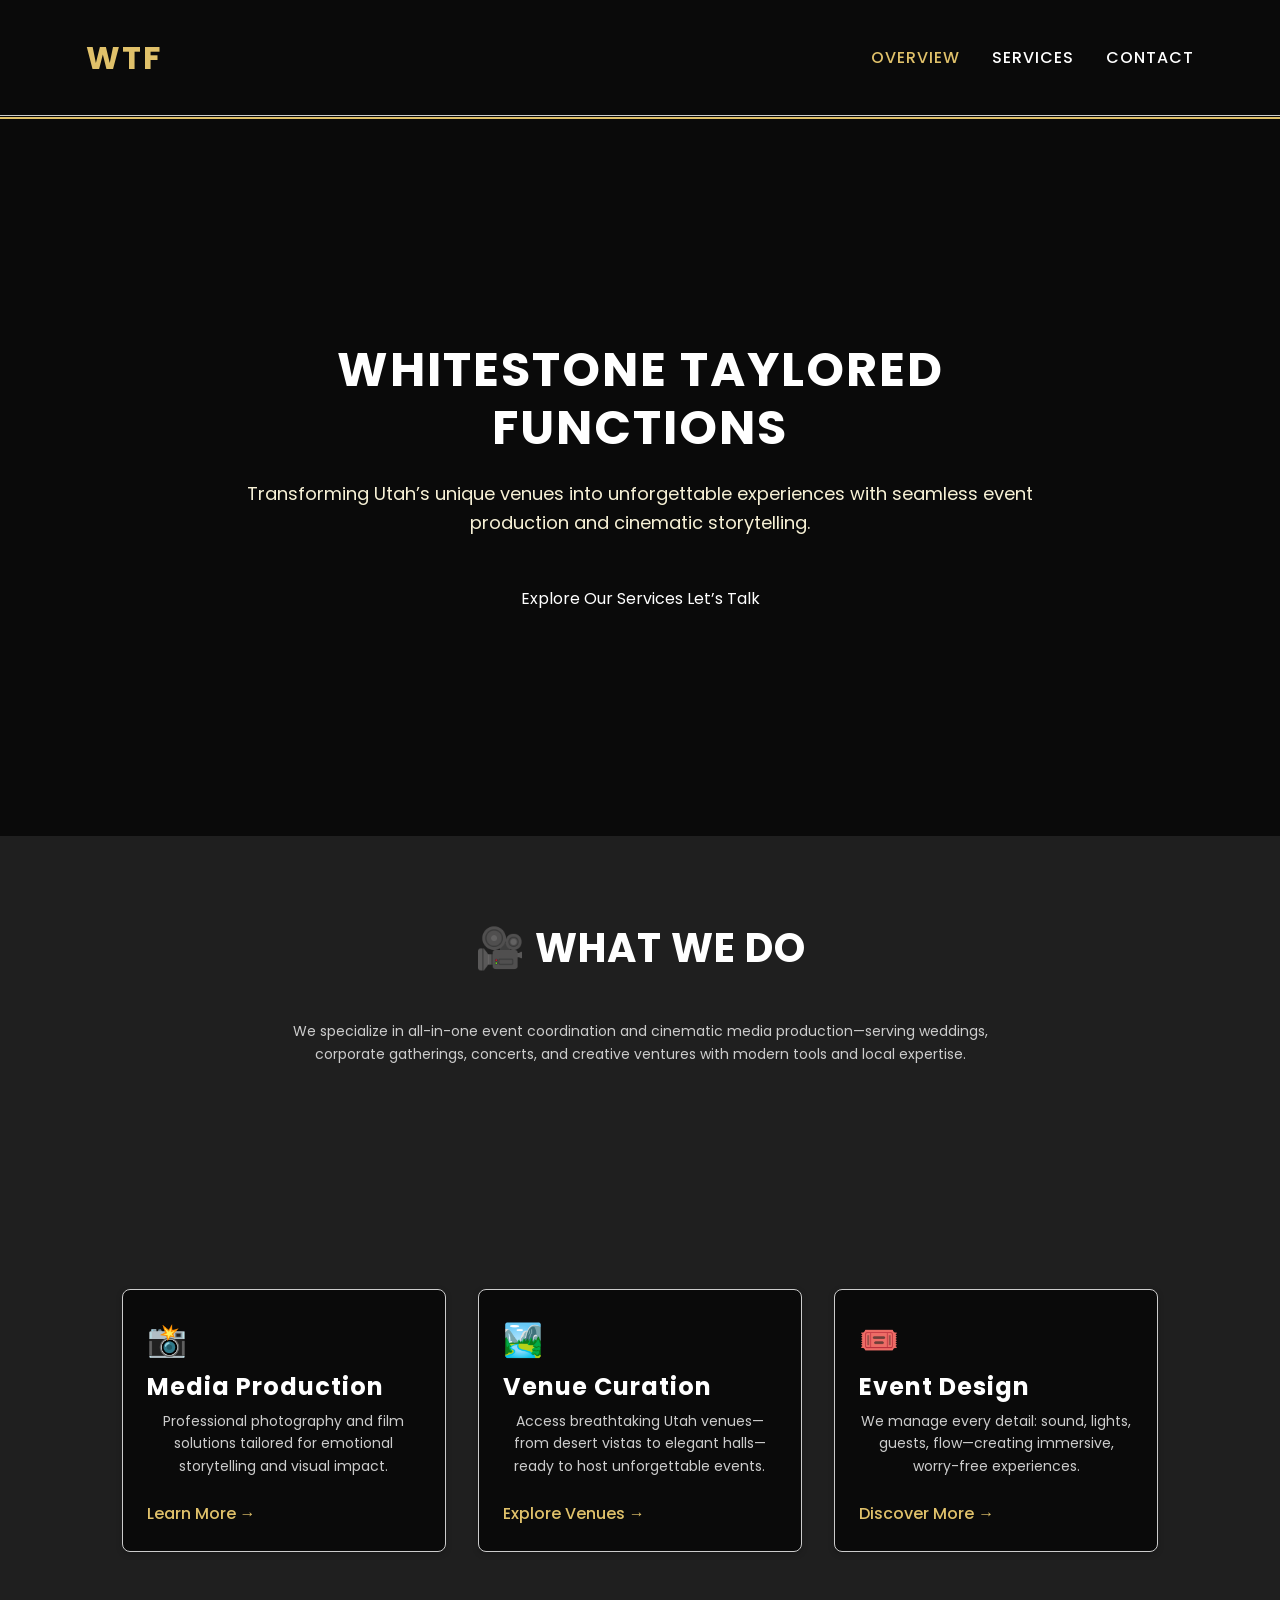
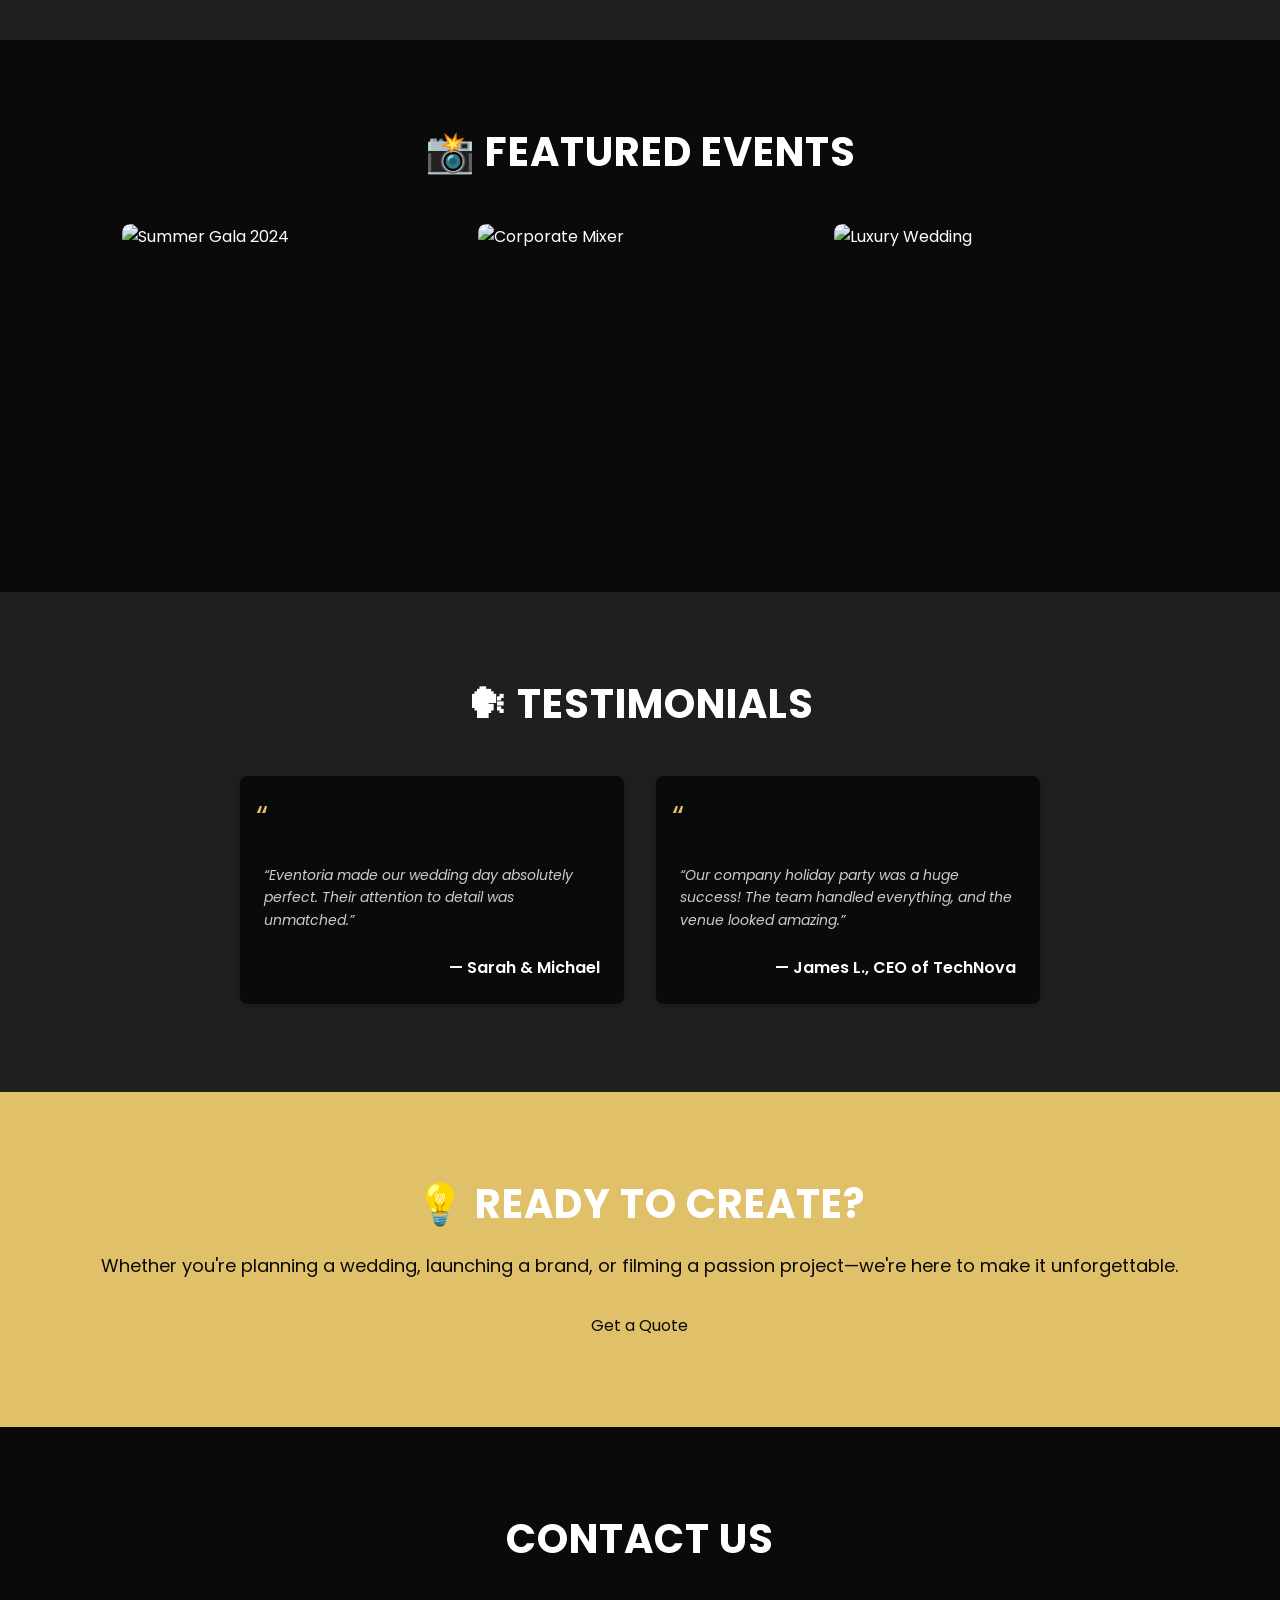
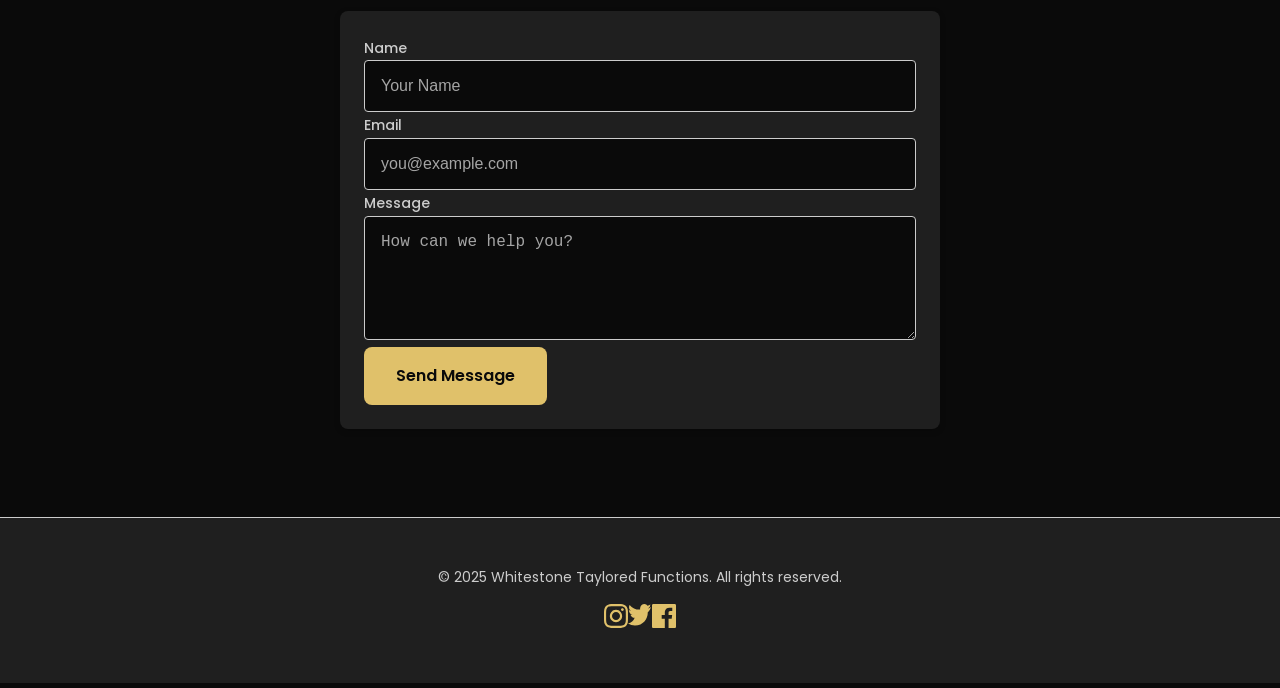
==== index.html @ c2fc33ac "Update index.html" ====
<!DOCTYPE html>
<html lang="en">
<head>
  <meta charset="UTF-8" />
  <meta name="viewport" content="width=device-width, initial-scale=1.0" />
  <title>Whitestone Taylored Functions</title>
  <!-- Google Fonts: Poppins -->
  <link href="https://fonts.googleapis.com/css2?family=Poppins:wght@300;500;700&display=swap" rel="stylesheet" />
  <link rel="stylesheet" href="css/styles.css" />
  <link rel="icon" href="favicon.ico" type="image/x-icon" />
</head>

<body>
  <!-- =========================
       Navbar
       ========================= -->
  <header class="navbar">
    <div class="container flex-between">
      <!-- Logo -->
      <a href="/index.html" class="logo">WTF</a>

      <!-- Desktop Navigation -->
      <nav>
        <a href="/pages/overview.html" class="active">Overview</a>
        <a href="/pages/services.html">Services</a>
        <a href="/pages/contact.html">Contact</a>
      </nav>

      <!-- Mobile Toggle (JS required to toggle .mobile-nav) -->
      <button class="menu-toggle" aria-label="Toggle navigation">
        <!-- Simple Hamburger Icon -->
        <svg width="24" height="24" fill="none" stroke="currentColor" stroke-width="2"
             viewBox="0 0 24 24" stroke-linecap="round" stroke-linejoin="round">
          <path d="M4 6h16M4 12h16M4 18h16" />
        </svg>
      </button>
    </div>

    <!-- Mobile Navigation Menu (hidden by default) -->
    <div class="mobile-nav">
      <a href="/pages/overview.html">Overview</a>
      <a href="/pages/services.html">Services</a>
      <a href="/pages/contact.html">Contact</a>
    </div>
  </header>

  <!-- =========================
       Hero Section
       ========================= -->
  <section class="hero">
    <div class="hero-content">
      <h1>Whitestone Taylored Functions</h1>
      <p>Transforming Utah’s unique venues into unforgettable experiences with seamless event production and cinematic storytelling.</p>
      <a href="#services" class="btn btn-primary">Explore Our Services</a>
      <a href="#contact" class="btn btn-secondary">Let’s Talk</a>
    </div>
  </section>

  <!-- =========================
       What We Do (Intro)
       ========================= -->
  <section id="what-we-do" class="services">
    <div class="container">
      <h2>🎥 What We Do</h2>
      <p>We specialize in all-in-one event coordination and cinematic media production—serving weddings, corporate gatherings, concerts, and creative ventures with modern tools and local expertise.</p>
    </div>
  </section>

  <!-- =========================
       Services Grid
       ========================= -->
  <section id="services" class="services">
    <div class="container">
      <div class="card-grid">
        <div class="card">
          <div class="icon">📸</div>
          <h3>Media Production</h3>
          <p>Professional photography and film solutions tailored for emotional storytelling and visual impact.</p>
          <a href="pages/media-production.html" class="primary-link">Learn More →</a>
        </div>
        <div class="card">
          <div class="icon">🏞️</div>
          <h3>Venue Curation</h3>
          <p>Access breathtaking Utah venues—from desert vistas to elegant halls—ready to host unforgettable events.</p>
          <a href="pages/venue-curation.html" class="primary-link">Explore Venues →</a>
        </div>
        <div class="card">
          <div class="icon">🎟️</div>
          <h3>Event Design</h3>
          <p>We manage every detail: sound, lights, guests, flow—creating immersive, worry-free experiences.</p>
          <a href="pages/event-design.html" class="primary-link">Discover More →</a>
        </div>
      </div>
    </div>
  </section>

  <!-- =========================
       Gallery Section
       ========================= -->
  <section class="gallery">
    <div class="container">
      <h2>📸 Featured Events</h2>
      <div class="grid">
        <div class="item">
          <img src="/images/event1.jpg" alt="Summer Gala 2024" />
          <div class="overlay">Summer Gala 2024</div>
        </div>
        <div class="item">
          <img src="/images/event2.jpg" alt="Corporate Mixer" />
          <div class="overlay">Corporate Mixer</div>
        </div>
        <div class="item">
          <img src="/images/event3.jpg" alt="Luxury Wedding" />
          <div class="overlay">Luxury Wedding</div>
        </div>
        <!-- Add more .item blocks as needed -->
      </div>
    </div>
  </section>

  <!-- =========================
       Testimonials Section
       ========================= -->
  <section class="testimonials">
    <div class="container">
      <h2>🗣 Testimonials</h2>
      <div class="grid">
        <div class="testimonial-card">
          <div class="quote-icon">“</div>
          <p>“Eventoria made our wedding day absolutely perfect. Their attention to detail was unmatched.”</p>
          <div class="author">— Sarah &amp; Michael</div>
        </div>
        <div class="testimonial-card">
          <div class="quote-icon">“</div>
          <p>“Our company holiday party was a huge success! The team handled everything, and the venue looked amazing.”</p>
          <div class="author">— James L., CEO of TechNova</div>
        </div>
        <!-- Add more .testimonial-card as needed -->
      </div>
    </div>
  </section>

  <!-- =========================
       Call-to-Action Banner
       ========================= -->
  <section class="cta-banner bg-gradient-to-r from-indigo-600 to-purple-600 text-white py-16 px-6 text-center rounded-2xl shadow-lg">
  <div class="container max-w-3xl mx-auto">
    <h2 class="text-3xl md:text-4xl font-bold mb-4">💡 Ready to Create?</h2>
    <p class="text-lg md:text-xl mb-6">
      Whether you're planning a wedding, launching a brand, or filming a passion project—we're here to make it unforgettable.
    </p>
    <a href="#contact" class="inline-block bg-white text-indigo-700 font-semibold text-lg px-6 py-3 rounded-full shadow-md hover:bg-indigo-100 transition duration-300">
      Get a Quote
    </a>
  </div>
</section>


  <!-- =========================
       Contact Section
       ========================= -->
  <section id="contact" class="contact">
    <div class="container">
      <h2>Contact Us</h2>
      <div class="form-container">
        <form action="/send-inquiry" method="POST">
          <label for="name">Name</label>
          <input type="text" id="name" name="name" placeholder="Your Name" required />

          <label for="email">Email</label>
          <input type="email" id="email" name="email" placeholder="you@example.com" required />

          <label for="message">Message</label>
          <textarea id="message" name="message" rows="5" placeholder="How can we help you?" required></textarea>

          <button type="submit" class="btn btn-primary">Send Message</button>
        </form>
      </div>
    </div>
  </section>

  <!-- =========================
       Footer
       ========================= -->
  <footer class="footer">
    <div class="container">
      <p>&copy; 2025 Whitestone Taylored Functions. All rights reserved.</p>
      <div class="flex-center">
        <a href="https://www.instagram.com/tayloredfunctions/" aria-label="Instagram" target="_blank" rel="noopener noreferrer">
          <!-- Instagram SVG -->
          <svg width="24" height="24" viewBox="0 0 24 24" fill="currentColor" aria-hidden="true">
            <title>Instagram icon</title>
            <path d="M12 0C8.74 0 8.333.015 7.053.072 5.775.132 4.905.333 4.14.63c-.789.306-1.459.717-2.126 1.384S.935 3.35.63 4.14C.333 4.905.131 5.775.072 7.053.012 8.333 0 8.74 0 12s.015 3.667.072 4.947c.06 1.277.261 2.148.558 2.913.306.788.717 1.459 1.384 2.126.667.666 1.336 1.079 2.126 1.384.766.296 1.636.499 2.913.558C8.333 23.988 8.74 24 12 24s3.667-.015 4.947-.072c1.277-.06 2.148-.262 2.913-.558.788-.306 1.459-.718 2.126-1.384.666-.667 1.079-1.335 1.384-2.126.296-.765.499-1.636.558-2.913.06-1.28.072-1.687.072-4.947s-.015-3.667-.072-4.947c-.06-1.277-.262-2.149-.558-2.913-.306-.789-.718-1.459-1.384-2.126C21.319 1.347 20.651.935 19.86.63c-.765-.297-1.636-.499-2.913-.558C15.667.012 15.26 0 12 0zm0 2.16c3.203 0 3.585.016 4.85.071 1.17.055 1.805.249 2.227.415.562.217.96.477 1.382.896.419.42.679.819.896 1.381.164.422.36 1.057.413 2.227.057 1.266.07 1.646.07 4.85s-.015 3.585-.074 4.85c-.061 1.17-.256 1.805-.421 2.227-.224.562-.479.96-.899 1.382-.419.419-.824.679-1.38.896-.42.164-1.065.36-2.235.413-1.274.057-1.649.07-4.859.07-3.211 0-3.586-.015-4.859-.074-1.171-.061-1.816-.256-2.236-.421-.569-.224-.96-.479-1.379-.899-.421-.419-.69-.824-.9-1.38-.165-.42-.359-1.065-.42-2.235-.045-1.26-.061-1.649-.061-4.844 0-3.196.016-3.586.061-4.861.061-1.17.255-1.814.42-2.234.21-.57.479-.96.9-1.381.419-.419.81-.689 1.379-.898.42-.166 1.051-.361 2.221-.421 1.275-.045 1.65-.06 4.859-.06l.045.03zm0 3.678c-3.405 0-6.162 2.76-6.162 6.162 0 3.405 2.76 6.162 6.162 6.162 3.405 0 6.162-2.76 6.162-6.162 0-3.405-2.76-6.162-6.162-6.162zM12 16c-2.21 0-4-1.79-4-4s1.79-4 4-4 4 1.79 4 4-1.79 4-4 4zm7.846-10.405c0 .795-.646 1.44-1.44 1.44-.795 0-1.44-.646-1.44-1.44 0-.794.646-1.439 1.44-1.439.793-.001 1.44.645 1.44 1.439z"/>
          </svg>
        </a>

        <a href="https://x.com/johnson_ma3055" aria-label="X" target="_blank" rel="noopener noreferrer">
          <!-- X SVG -->
          <svg width="24" height="24" viewBox="0 0 24 24" fill="currentColor" aria-hidden="true">
            <title>X icon</title>
            <path d="M23 3a10.9 10.9 0 0 1-3.14 1.53A4.48 4.48 0 0 0 22.43.6a9.06 9.06 0 0 1-2.88 1.1A4.52 4.52 0 0 0 16.6 0c-2.5 0-4.52 2.03-4.52 4.54 0 .36.04.7.1 1.03A12.85 12.85 0 0 1 1.64.89a4.5 4.5 0 0 0-.61 2.28c0 1.57.8 2.95 2 3.77A4.51 4.51 0 0 1 .9 6.1v.06c0 2.2 1.55 4.04 3.6 4.46a4.5 4.5 0 0 1-2.04.08 4.53 4.53 0 0 0 4.23 3.13A9.06 9.06 0 0 1 0 19.54a12.77 12.77 0 0 0 6.92 2.02c8.3 0 12.85-6.88 12.85-12.84 0-.2 0-.39-.02-.58A9.22 9.22 0 0 0 23 3z"/>
          </svg>
        </a>

        <a href="https://www.facebook.com/profile.php?id=61575761515797" aria-label="Facebook" target="_blank" rel="noopener noreferrer">
          <!-- Facebook SVG -->
          <svg width="24" height="24" viewBox="0 0 24 24" fill="currentColor" aria-hidden="true">
            <title>Facebook icon</title>
            <path d="M22.675 0H1.325C.593 0 0 .593 0 1.326v21.348C0 23.407.593 24 1.325 24H12.82V14.708h-3.13v-3.62h3.13V8.413c0-3.1 1.894-4.788 4.659-4.788 1.325 0 2.463.099 2.794.143v3.24l-1.918.001c-1.504 0-1.795.715-1.795 1.763v2.31h3.588l-.467 3.62h-3.121V24h6.116C23.407 24 24 23.407 24 22.674V1.326C24 .593 23.407 0 22.675 0z"/>
          </svg>
        </a>
      </div>
    </div>
  </footer>

  <!-- =========================
       Mobile Menu Toggle Script
       ========================= -->
  <script>
    const toggle = document.querySelector('.menu-toggle');
    const nav = document.querySelector('.navbar nav');
    const mobileNav = document.querySelector('.mobile-nav');

    toggle.addEventListener('click', () => {
      mobileNav.classList.toggle('open');
    });
  </script>
</body>
</html>
---- css/styles.css ----
/* ===================================================
   Luxe Gold & Black Event-Host Theme — Refined v3
   =================================================== */

/* 1. Theme Variables */
:root {
  /* Core Colors */
  --color-black:        #0a0a0a;   /* Deep matte black */
  --color-white:        #ffffff;   /* Crisp white */
  --color-gray-dark:    #1f1f1f;   /* Dark accents / backgrounds */
  --color-gray-light:   #cccccc;   /* Light gray for readability on black */
  --color-gold:         #E0C16A;   /* Rich, warm luxury gold */
  --color-gold-dark:    #C7AD58;   /* Darker gold for hover states */
  --color-accent-light: #F7F1D6;   /* Very pale gold for text highlights */

  /* Typography */
  --font-primary:       'Poppins', sans-serif;
  --font-base:          1rem;       /* 16px */
  --font-scale-sm:      0.875rem;   /* 14px */
  --font-scale-lg:      1.125rem;   /* 18px */
  --font-scale-xl:      1.5rem;     /* 24px */
  --font-scale-2xl:     2rem;       /* 32px */
  --font-scale-3xl:     2.5rem;     /* 40px */
  --font-scale-4xl:     3rem;       /* 48px */

  /* Spacing */
  --space-xxs:          0.25rem;    /* 4px */
  --space-xs:           0.5rem;     /* 8px */
  --space-sm:           1rem;       /* 16px */
  --space-md:           1.5rem;     /* 24px */
  --space-lg:           2rem;       /* 32px */
  --space-xl:           3rem;       /* 48px */
  --space-2xl:          4rem;       /* 64px */

  /* Border Radius */
  --radius-sm:          0.25rem;    /* 4px */
  --radius-md:          0.5rem;     /* 8px */
  --radius-lg:          1rem;       /* 16px */

  /* Shadows */
  --shadow-light:       0 2px 6px rgba(0, 0, 0, 0.2);
  --shadow-medium:      0 4px 12px rgba(0, 0, 0, 0.3);
  --shadow-heavy:       0 8px 24px rgba(0, 0, 0, 0.5);
}

/* 2. Global Reset & Base Styles */
*,
*::before,
*::after {
  box-sizing: border-box;
  margin: 0;
  padding: 0;
}

html {
  font-size: 100%;
  scroll-behavior: smooth;
}

body {
  font-family: var(--font-primary);
  font-size: var(--font-base);
  line-height: 1.6;
  color: var(--color-white);
  background-color: var(--color-black);
  min-height: 100vh;
  display: flex;
  flex-direction: column;
}

img {
  max-width: 100%;
  display: block;
  border-radius: var(--radius-md);
}

a {
  text-decoration: none;
  color: inherit;
}

ul, ol {
  list-style: none;
}

button {
  cursor: pointer;
  border: none;
  background: none;
  font: inherit;
}

/* Screen-reader only helper */
.sr-only {
  position: absolute;
  width: 1px;
  height: 1px;
  padding: 0;
  margin: -1px;
  overflow: hidden;
  clip: rect(0, 0, 0, 0);
  border: 0;
}

/* 3. Typography */
h1, h2, h3, h4, h5, h6 {
  color: var(--color-white);
  letter-spacing: 0.5px;
  line-height: 1.2;
  margin-bottom: var(--space-sm);
}

h1 {
  font-size: 2rem; /* 32px on mobile */
  text-transform: uppercase;
  letter-spacing: 2px;
}
h2 {
  font-size: 1.75rem; /* 28px */
  text-transform: uppercase;
  letter-spacing: 1px;
}
h3 {
  font-size: 1.5rem; /* 24px */
}
p {
  font-size: var(--font-base);
  color: var(--color-gray-light);
  margin-bottom: var(--space-md);
}

/* Responsive Typography Scaling */
@media (min-width: 640px) {
  h1 { font-size: var(--font-scale-4xl); } /* 48px */
  h2 { font-size: var(--font-scale-3xl); } /* 40px */
  h3 { font-size: var(--font-scale-2xl); } /* 32px */
  p  { font-size: var(--font-scale-sm); }   /* 14px */
}

/* Link Styles */
a.primary-link {
  color: var(--color-gold);
  position: relative;
  font-weight: 600;
  transition: color 0.2s;
}
a.primary-link::after {
  content: '';
  position: absolute;
  bottom: -2px;
  left: 0;
  width: 100%;
  height: 2px;
  background: var(--color-gold);
  transform: scaleX(0);
  transform-origin: left;
  transition: transform 0.2s;
}
a.primary-link:hover {
  color: var(--color-gold-dark);
}
a.primary-link:hover::after {
  transform: scaleX(1);
}

/* 4. Layout Utilities */
.container {
  width: 90%;
  max-width: 1200px;
  margin-inline: auto;
  padding: var(--space-md) 0;
}

.flex-center {
  display: flex;
  align-items: center;
  justify-content: center;
}

.flex-between {
  display: flex;
  align-items: center;
  justify-content: space-between;
}

.grid {
  display: grid;
  gap: var(--space-lg);
}

.grid-cols-1 { grid-template-columns: 1fr; }
@media (min-width: 640px) {
  .grid-cols-2 { grid-template-columns: repeat(2, 1fr); }
}
@media (min-width: 1024px) {
  .grid-cols-3 { grid-template-columns: repeat(3, 1fr); }
}

/* 5. Navbar */
.navbar {
  width: 100%;
  background: var(--color-black);
  position: sticky;
  top: 0;
  z-index: 100;
  border-bottom: 1px solid var(--color-gray-light);
  padding: var(--space-xs) var(--space-md);
}

.navbar .container {
  display: flex;
  align-items: center;
  justify-content: space-between;
}

.navbar .logo {
  font-size: 2rem;        /* 32px */
  font-weight: 700;
  color: var(--color-gold);
  letter-spacing: 2px;
  transition: color 0.2s;
}
.navbar .logo:hover {
  color: var(--color-gold-dark);
}

/* Hide nav on mobile, show toggle */
.navbar nav {
  display: none;
}

.navbar .menu-toggle {
  display: block;
  background: none;
  border: none;
  color: var(--color-gold);
  font-size: 1.75rem; /* 28px */
  cursor: pointer;
}

@media (min-width: 768px) {
  .navbar nav {
    display: flex;
    gap: var(--space-lg);
  }
  .navbar .menu-toggle {
    display: none;
  }
  .navbar nav a {
    color: var(--color-white);
    font-weight: 500;
    padding: var(--space-xxs) 0;
    transition: color 0.2s;
    text-transform: uppercase;
    letter-spacing: 1px;
  }
  .navbar nav a:hover {
    color: var(--color-gold);
  }
  .navbar nav a.active {
    color: var(--color-gold);
  }
  .navbar nav a.active::after {
    content: '';
    position: absolute;
    bottom: -4px;
    left: 0;
    width: 100%;
    height: 2px;
    background: var(--color-gold);
  }
}

/* Mobile Menu (hidden by default) */
.mobile-nav {
  display: none;
  background: var(--color-gray-dark);
}
.mobile-nav.open {
  display: block;
}
.mobile-nav a {
  display: block;
  padding: var(--space-sm) var(--space-md);
  color: var(--color-white);
  font-weight: 500;
  border-bottom: 1px solid var(--color-gray-light);
  text-transform: uppercase;
  letter-spacing: 1px;
}
.mobile-nav a:hover {
  background: var(--color-gray-light);
  color: var(--color-black);
}

/* 6. Hero Section */
.hero {
  position: relative;
  width: 100%;
  min-height: 80vh;
  display: flex;
  flex-direction: column;
  justify-content: center;
  align-items: center;
  text-align: center;
  padding: var(--space-2xl) var(--space-md);
  background: url('/images/hero-luxury.jpg') center/cover no-repeat;
  color: var(--color-white);
}
.hero::before {
  content: '';
  position: absolute;
  inset: 0;
  background: rgba(10, 10, 10, 0.6);
}
.hero-content {
  position: relative;
  z-index: 1;
  max-width: 800px;
}
.hero h1 {
  font-size: var(--font-scale-4xl);
  margin-bottom: var(--space-md);
}
.hero p {
  font-size: var(--font-scale-lg);
  margin-bottom: var(--space-xl);
  line-height: 1.6;
  color: var(--color-accent-light);
}
.hero .btn {
  margin-top: var(--space-md);
}

/* 7. Sections & Cards */

/* Services Section */
.services {
  background-color: var(--color-gray-dark);
  padding: var(--space-2xl) 0;
}
.services h2 {
  text-align: center;
  margin-bottom: var(--space-xl);
  color: var(--color-white);
  font-size: var(--font-scale-3xl);
  letter-spacing: 1px;
}
.services p {
  text-align: center;
  max-width: 700px;
  margin: 0 auto var(--space-xl);
  color: var(--color-gray-light);
}
.services .card-grid {
  display: grid;
  grid-template-columns: 1fr;
  gap: var(--space-lg);
  width: 90%;
  max-width: 1200px;
  margin: 0 auto;
}
@media (min-width: 640px) {
  .services .card-grid {
    grid-template-columns: repeat(2, 1fr);
  }
}
@media (min-width: 1024px) {
  .services .card-grid {
    grid-template-columns: repeat(3, 1fr);
  }
}

.services .card {
  background: var(--color-black);
  border: 1px solid var(--color-gray-light);
  border-radius: var(--radius-md);
  padding: var(--space-md);
  box-shadow: var(--shadow-light);
  transition: border-color 0.2s, box-shadow 0.2s;
}
.services .card:hover {
  border-color: var(--color-gold);
  box-shadow: var(--shadow-medium);
}
.services .card .icon {
  font-size: 2rem;
  color: var(--color-gold);
  margin-bottom: var(--space-xs);
}
.services .card h3 {
  font-size: 1.5rem;
  color: var(--color-white);
  margin-bottom: var(--space-xs);
  letter-spacing: 1px;
}
.services .card p {
  color: var(--color-gray-light);
  margin-bottom: var(--space-sm);
}
.services .card a {
  display: inline-block;
  margin-top: var(--space-xs);
  color: var(--color-gold);
  font-weight: 500;
  transition: color 0.2s;
}
.services .card a:hover {
  color: var(--color-gold-dark);
}

/* Gallery Section */
.gallery {
  background-color: var(--color-black);
  padding: var(--space-2xl) 0;
}
.gallery h2 {
  text-align: center;
  margin-bottom: var(--space-xl);
  color: var(--color-white);
  font-size: var(--font-scale-3xl);
  letter-spacing: 1px;
}
.gallery .grid {
  display: grid;
  grid-template-columns: 1fr;
  gap: var(--space-lg);
  width: 90%;
  max-width: 1200px;
  margin: 0 auto;
}
@media (min-width: 640px) {
  .gallery .grid {
    grid-template-columns: repeat(2, 1fr);
  }
}
@media (min-width: 1024px) {
  .gallery .grid {
    grid-template-columns: repeat(3, 1fr);
  }
}
.gallery .item {
  position: relative;
  overflow: hidden;
  border-radius: var(--radius-md);
  transition: transform 0.2s, box-shadow 0.2s;
}
.gallery .item img {
  display: block;
  width: 100%;
  height: 280px;
  object-fit: cover;
  transition: transform 0.2s;
}
.gallery .item:hover img {
  transform: scale(1.04);
}
.gallery .overlay {
  position: absolute;
  inset: 0;
  background: rgba(0, 0, 0, 0.75);
  color: var(--color-white);
  display: flex;
  align-items: center;
  justify-content: center;
  opacity: 0;
  transition: opacity 0.2s;
  font-size: var(--font-scale-lg);
  text-transform: uppercase;
  letter-spacing: 1px;
}
.gallery .item:hover .overlay {
  opacity: 1;
}

/* Testimonials Section */
.testimonials {
  background-color: var(--color-gray-dark);
  padding: var(--space-2xl) 0;
}
.testimonials h2 {
  text-align: center;
  margin-bottom: var(--space-xl);
  color: var(--color-white);
  font-size: var(--font-scale-3xl);
  letter-spacing: 1px;
}
.testimonials .grid {
  display: grid;
  grid-template-columns: 1fr;
  gap: var(--space-lg);
  max-width: 800px;
  margin: 0 auto;
}
@media (min-width: 768px) {
  .testimonials .grid {
    grid-template-columns: repeat(2, 1fr);
  }
}
.testimonial-card {
  background: var(--color-black);
  border-radius: var(--radius-md);
  padding: var(--space-md);
  box-shadow: var(--shadow-light);
  color: var(--color-gray-light);
  position: relative;
  transition: box-shadow 0.2s;
}
.testimonial-card:hover {
  box-shadow: var(--shadow-medium);
}
.testimonial-card .quote-icon {
  font-size: 2rem;
  color: var(--color-gold);
  position: absolute;
  top: var(--space-sm);
  left: var(--space-sm);
}
.testimonial-card p {
  margin-top: var(--space-2xl);
  font-style: italic;
  line-height: 1.6;
}
.testimonial-card .author {
  margin-top: var(--space-md);
  font-weight: 600;
  text-align: right;
  color: var(--color-white);
}

/* 8. Call-to-Action Banner */
.cta-banner {
  background: var(--color-gold);
  color: var(--color-black);
  padding: var(--space-2xl) var(--space-md);
  text-align: center;
}
.cta-banner h2 {
  font-size: var(--font-scale-3xl);
  margin-bottom: var(--space-md);
  text-transform: uppercase;
  letter-spacing: 1px;
}
.cta-banner p {
  margin-bottom: var(--space-lg);
  color: var(--color-black);
  font-size: var(--font-scale-lg);
}
.cta-banner .btn {
  margin-top: var(--space-sm);
}
.cta-banner .btn-primary {
  background: var(--color-black);
  color: var(--color-gold);
}
.cta-banner .btn-primary:hover {
  background: var(--color-gold-dark);
  color: var(--color-white);
}

/* 9. Contact Section */
.contact {
  background-color: var(--color-black);
  padding: var(--space-2xl) 0;
}
.contact h2 {
  text-align: center;
  margin-bottom: var(--space-xl);
  color: var(--color-white);
  font-size: var(--font-scale-3xl);
  letter-spacing: 1px;
}
.contact .form-container {
  max-width: 600px;
  margin: 0 auto;
  background: var(--color-gray-dark);
  padding: var(--space-md);
  border-radius: var(--radius-md);
  box-shadow: var(--shadow-light);
  display: flex;
  flex-direction: column;
  gap: var(--space-sm);
}
.contact label {
  color: var(--color-gray-light);
  font-size: var(--font-scale-sm);
  font-weight: 500;
}
.contact input,
.contact textarea {
  width: 100%;
  padding: var(--space-sm);
  background: var(--color-black);
  color: var(--color-white);
  border: 1px solid var(--color-gray-light);
  border-radius: var(--radius-sm);
  font-size: var(--font-base);
  transition: border-color 0.2s;
}
.contact input:focus,
.contact textarea:focus {
  outline: none;
  border-color: var(--color-gold);
}
.contact input::placeholder,
.contact textarea::placeholder {
  color: var(--color-gray-light);
  opacity: 0.8;
}
.contact button {
  align-self: flex-start;
  padding: var(--space-sm) var(--space-lg);
  background: var(--color-gold);
  color: var(--color-black);
  border-radius: var(--radius-md);
  font-weight: 600;
  transition: background 0.2s, transform 0.2s;
}
.contact button:hover {
  transform: translateY(-1px);
  background: var(--color-gold-dark);
  color: var(--color-white);
}

/* 10. Footer */
.footer {
  background: var(--color-gray-dark);
  color: var(--color-gray-light);
  text-align: center;
  padding: var(--space-md) 0;
  font-size: var(--font-scale-sm);
  border-top: 1px solid var(--color-gray-light);
}
.footer .container {
  display: flex;
  flex-direction: column;
  align-items: center;
  gap: var(--space-xs);
}
.footer p {
  margin-bottom: var(--space-xs);
}
.footer a {
  color: var(--color-gold);
  font-weight: 500;
  transition: color 0.2s;
}
.footer a:hover {
  color: var(--color-gold-dark);
}

/* 11. Accessibility & Focus States */
:focus-visible {
  outline: 2px dashed var(--color-gold);
  outline-offset: 4px;
}

/* 12. Dark Mode (Optional) */
.theme-dark body {
  background-color: var(--color-gray-dark);
  color: var(--color-gray-light);
}
.theme-dark .navbar {
  background: var(--color-gray-dark);
  border-bottom: 1px solid var(--color-black);
}
.theme-dark .navbar .logo,
.theme-dark .navbar nav a {
  color: var(--color-gold);
}
.theme-dark .navbar nav a:hover {
  color: var(--color-gold-dark);
}
.theme-dark .hero {
  background-color: var(--color-gray-dark);
}
.theme-dark .services {
  background-color: var(--color-black);
}
.theme-dark .services .card {
  background: var(--color-gray-dark);
  border-color: var(--color-black);
  box-shadow: 0 2px 6px rgba(0, 0, 0, 0.45);
}
.theme-dark .gallery {
  background-color: var(--color-gray-dark);
}
.theme-dark .testimonial-card {
  background: var(--color-black);
  box-shadow: 0 2px 6px rgba(0, 0, 0, 0.45);
}
.theme-dark .contact {
  background-color: var(--color-gray-dark);
}
.theme-dark .contact .form-container {
  background: var(--color-black);
  border: 1px solid var(--color-gray-light);
}
.theme-dark .footer {
  background: var(--color-black);
  border-top: 1px solid var(--color-gray-light);
}
.theme-dark .footer a {
  color: var(--color-gold);
}
.theme-dark .footer a:hover {
  color: var(--color-gold-dark);
}

/* End of Luxe Gold & Black Event-Host Theme (Refined v3) */
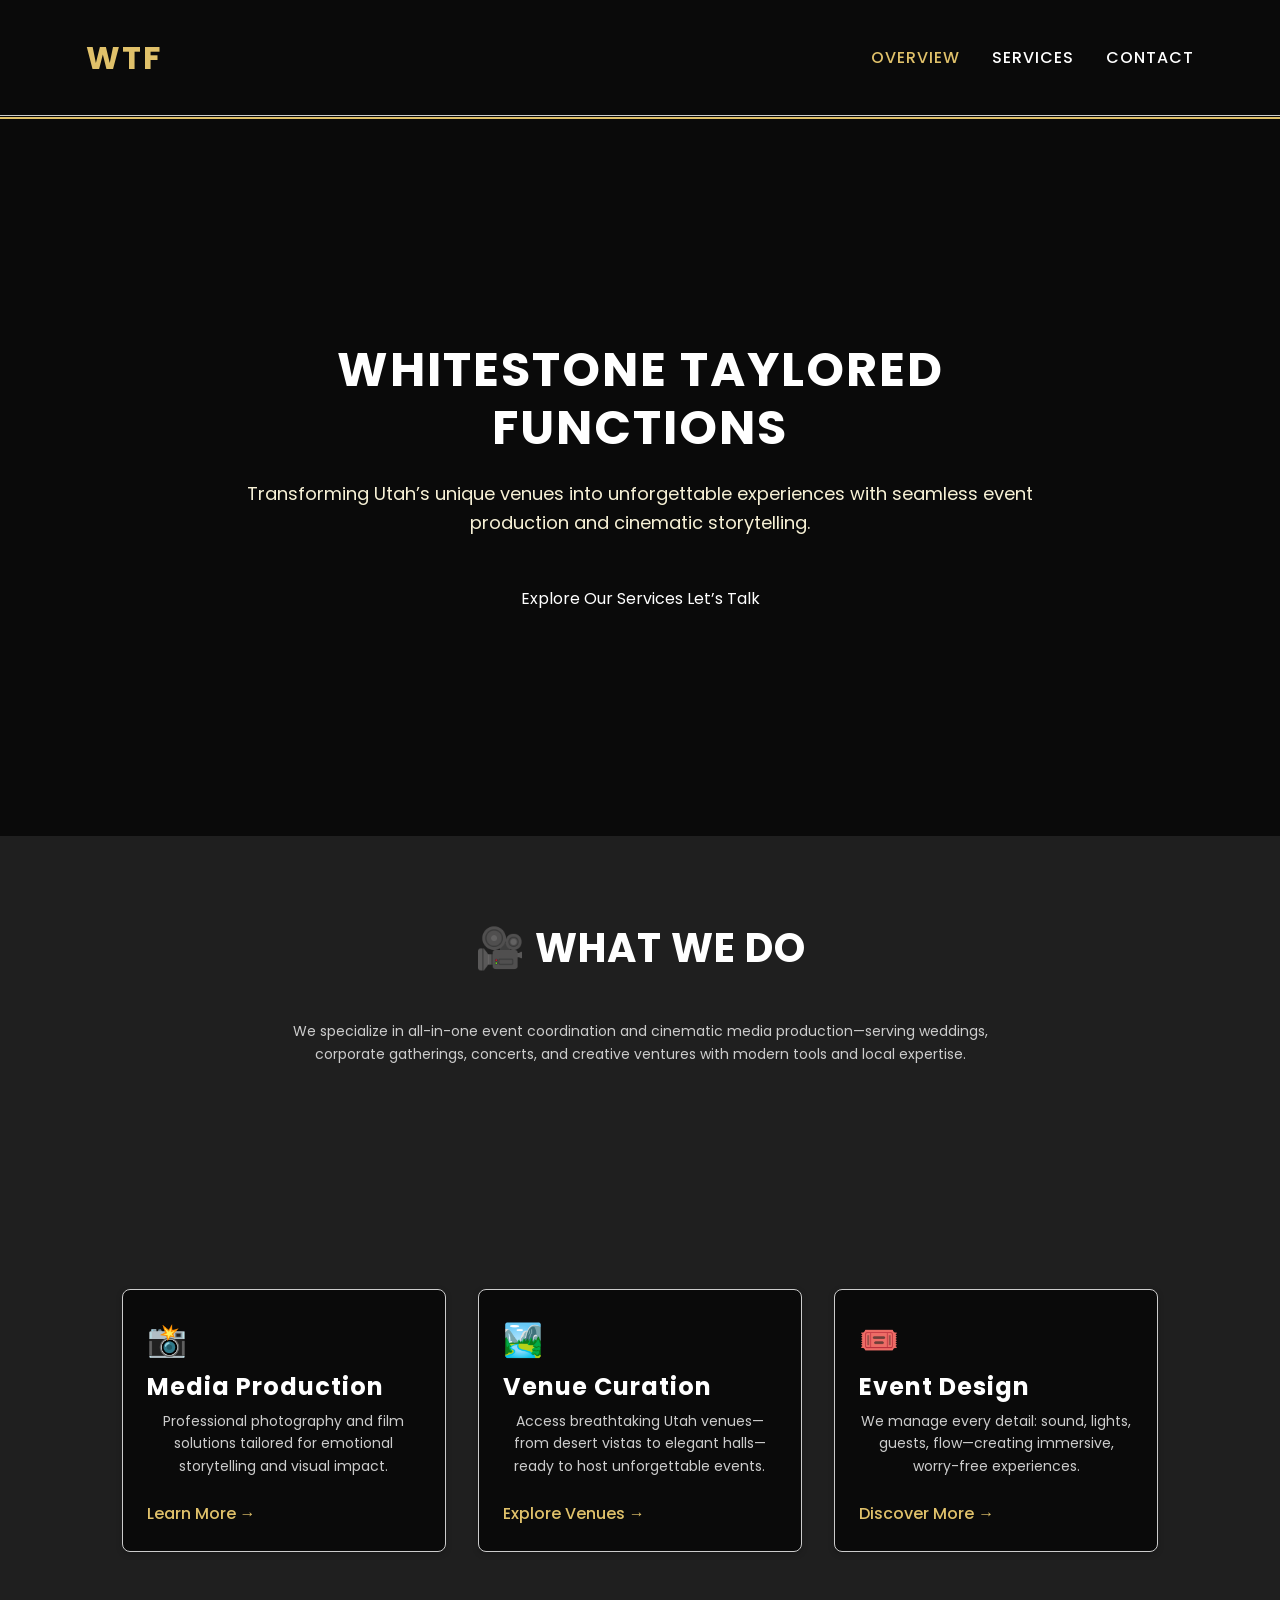
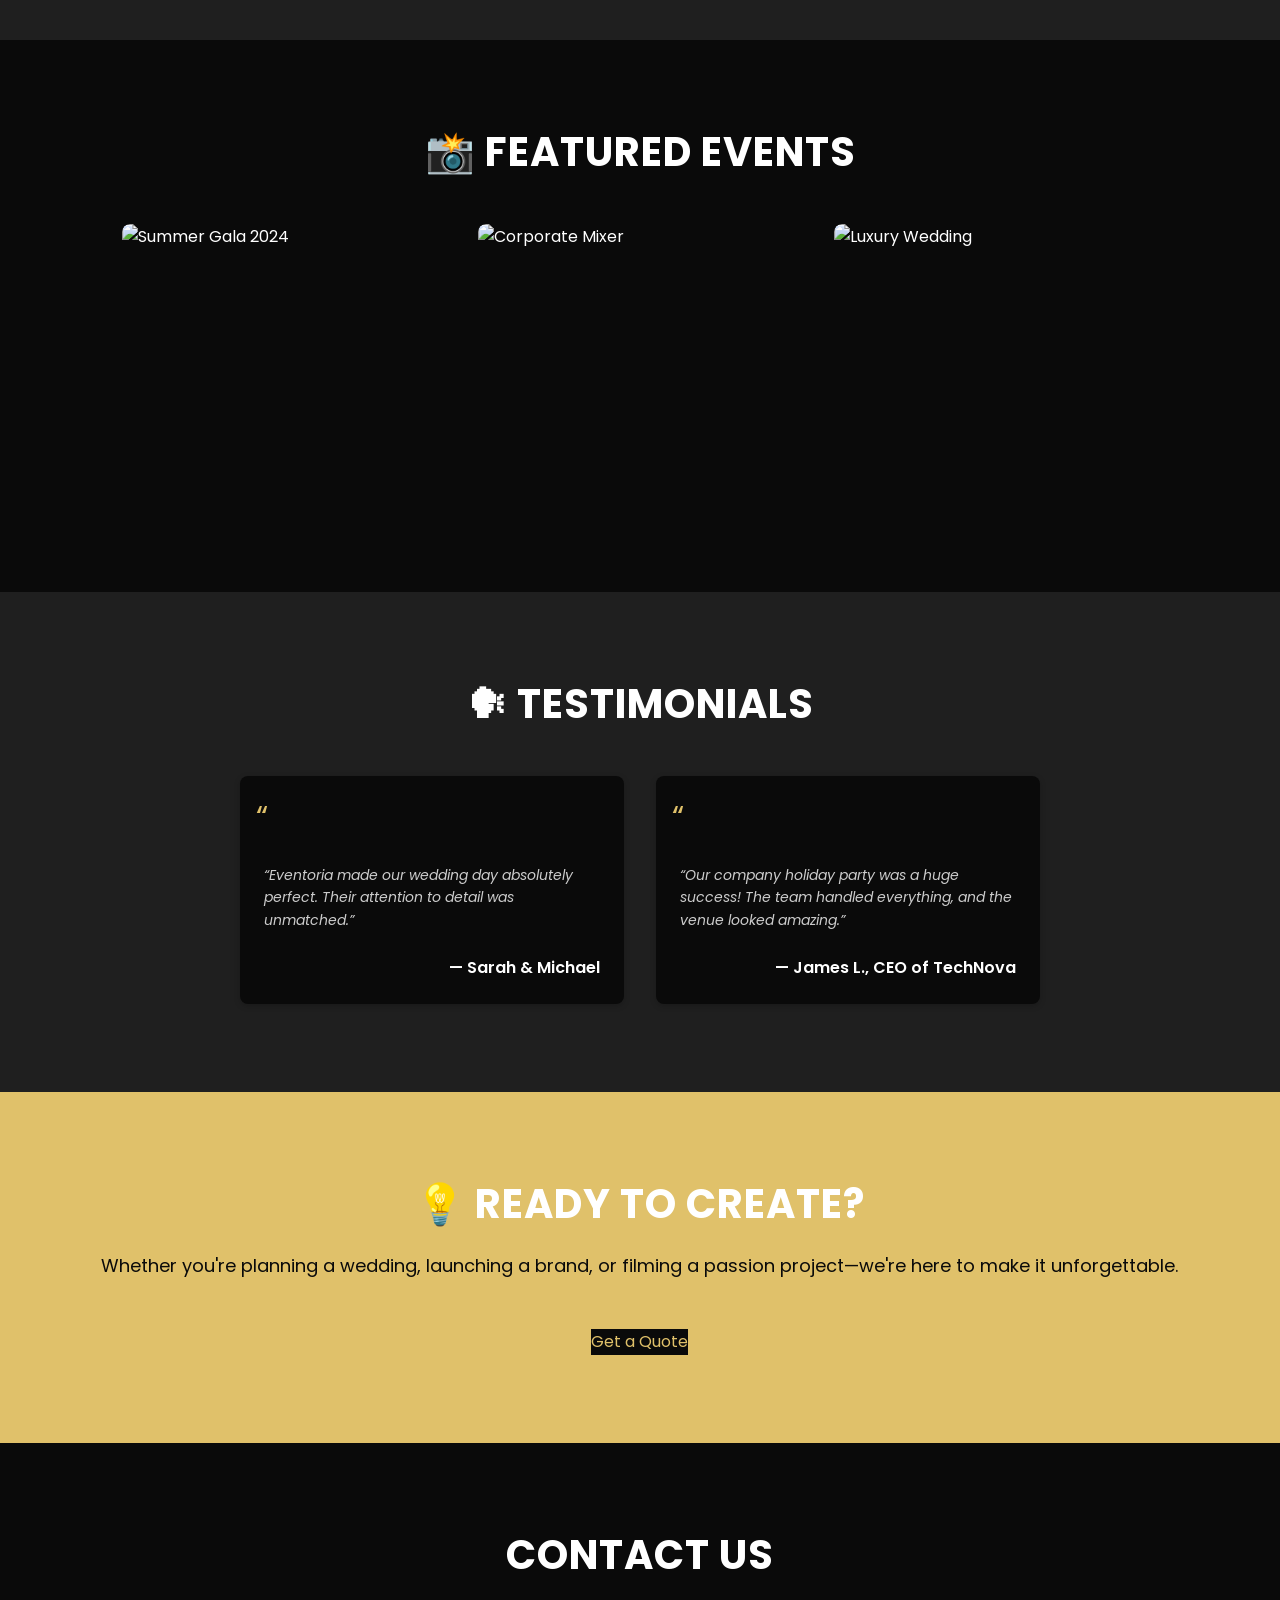
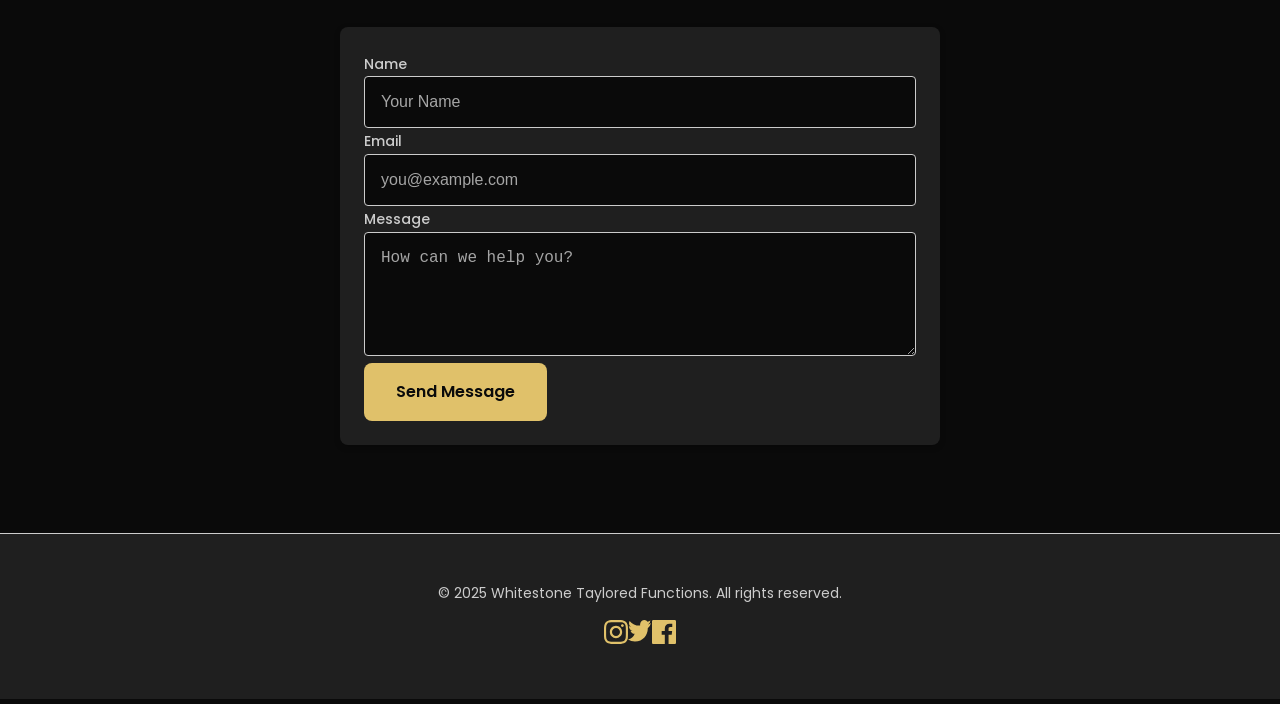
==== commit de88b3b7: "Update index.html" ====
--- a/index.html
+++ b/index.html
@@ -143,17 +143,14 @@
   <!-- =========================
        Call-to-Action Banner
        ========================= -->
-  <section class="cta-banner bg-gradient-to-r from-indigo-600 to-purple-600 text-white py-16 px-6 text-center rounded-2xl shadow-lg">
-  <div class="container max-w-3xl mx-auto">
-    <h2 class="text-3xl md:text-4xl font-bold mb-4">💡 Ready to Create?</h2>
-    <p class="text-lg md:text-xl mb-6">
-      Whether you're planning a wedding, launching a brand, or filming a passion project—we're here to make it unforgettable.
-    </p>
-    <a href="#contact" class="inline-block bg-white text-indigo-700 font-semibold text-lg px-6 py-3 rounded-full shadow-md hover:bg-indigo-100 transition duration-300">
-      Get a Quote
-    </a>
+<section class="cta-banner">
+  <div class="container">
+    <h2>💡 Ready to Create?</h2>
+    <p>Whether you're planning a wedding, launching a brand, or filming a passion project—we're here to make it unforgettable.</p>
+    <button class="btn btn-primary">Get a Quote</button>
   </div>
 </section>
+
 
 
   <!-- =========================
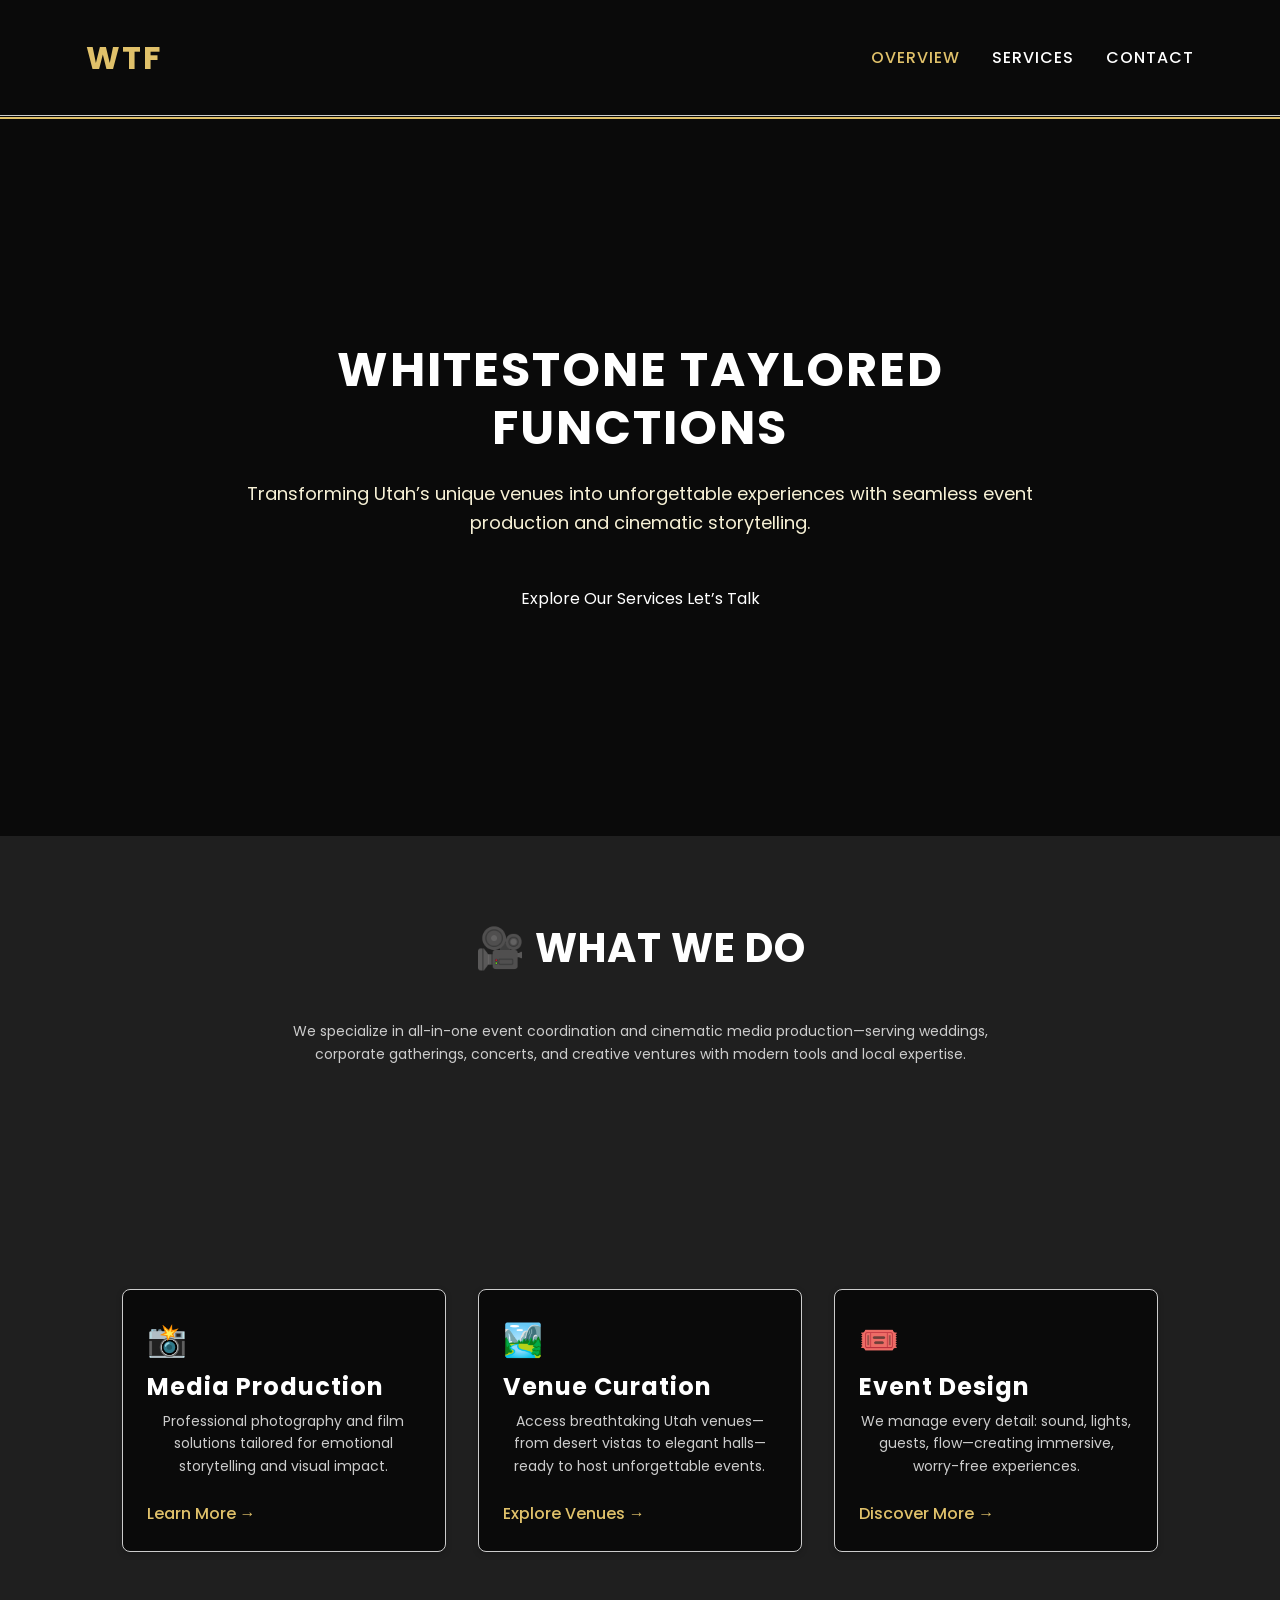
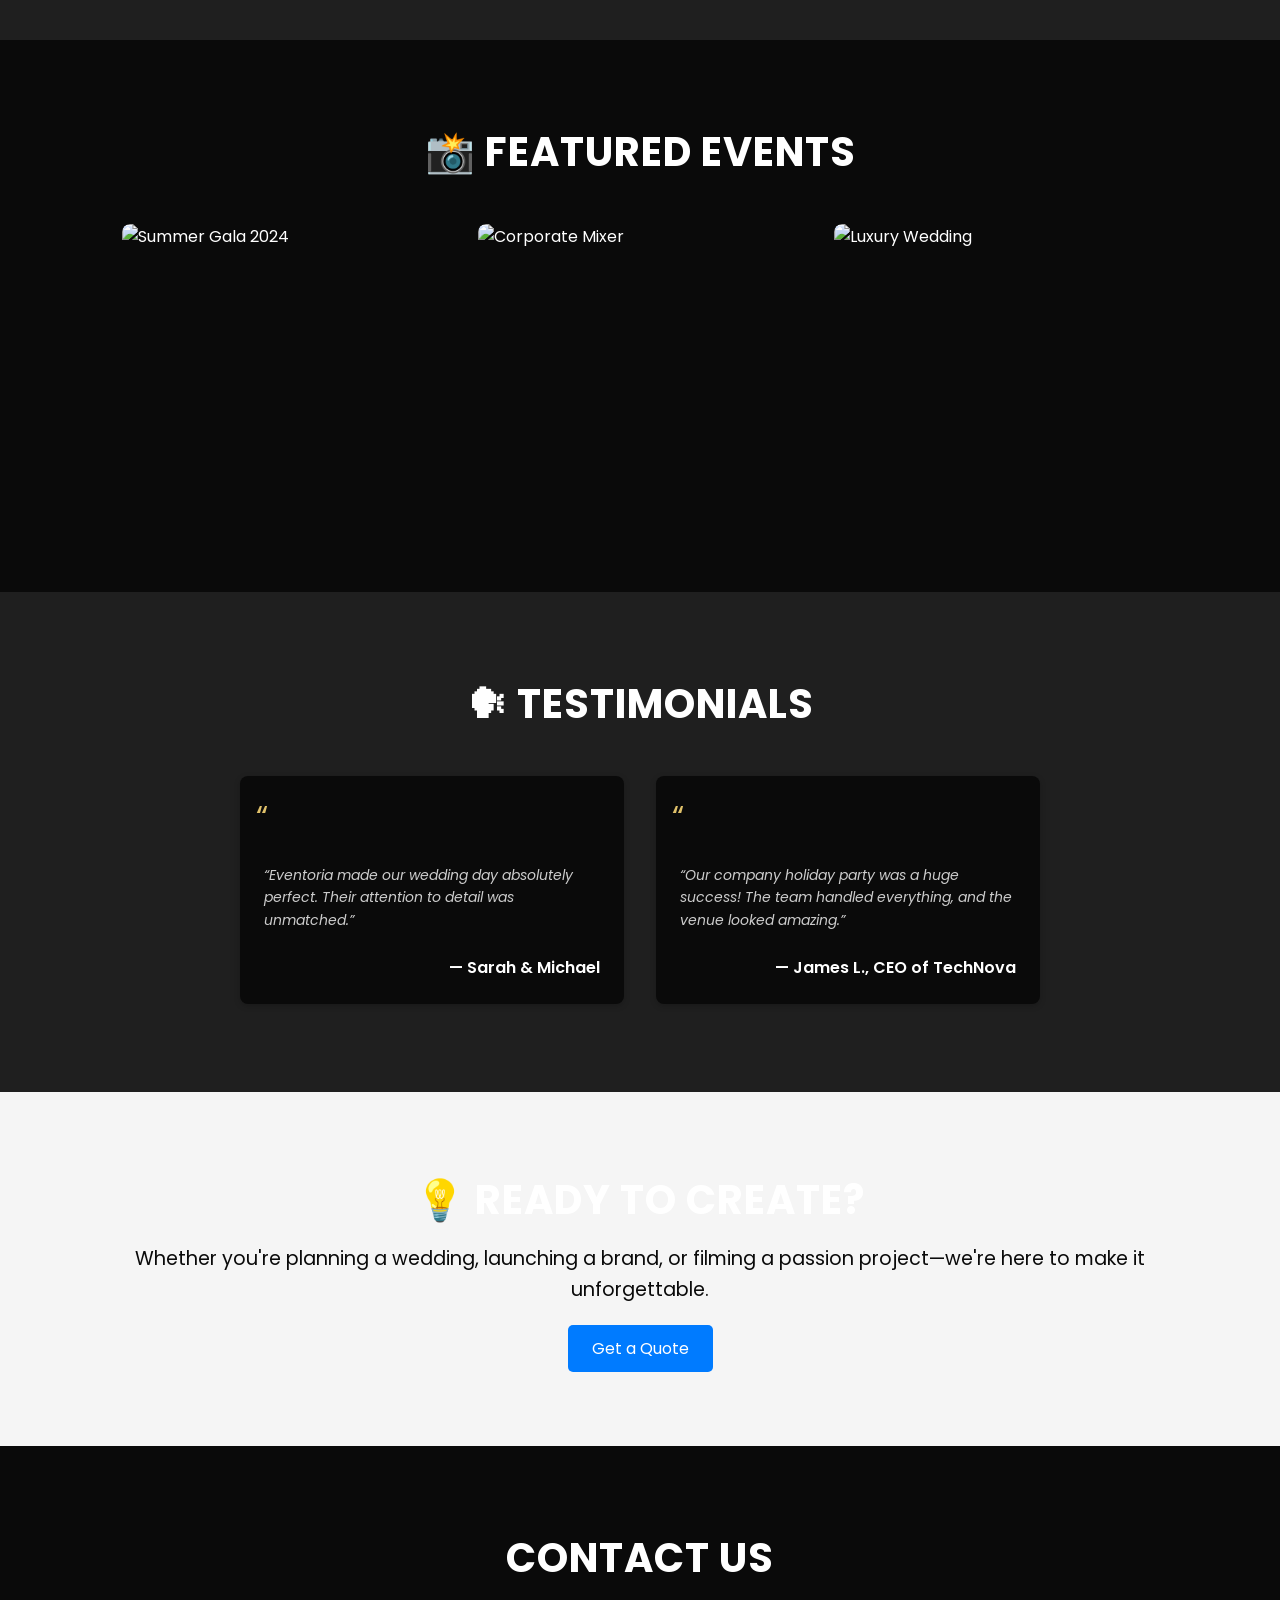
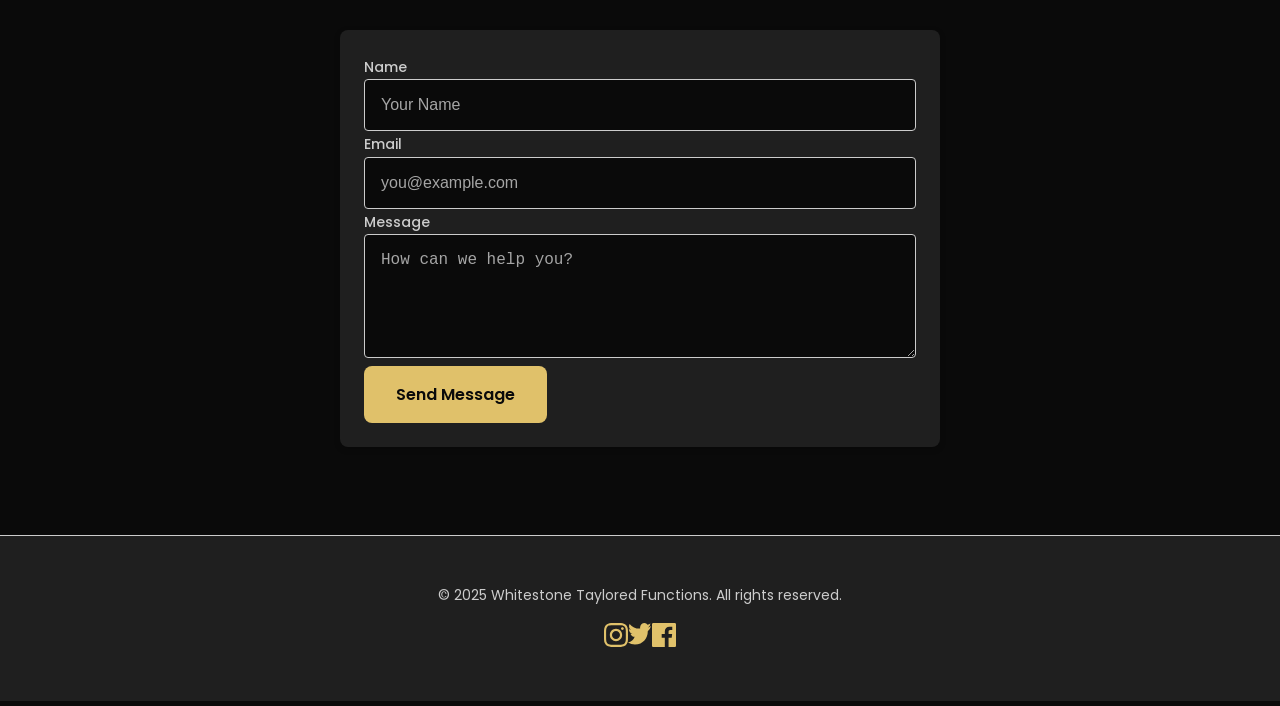
==== commit 302dab1a: "Update index.html" ====
--- a/index.html
+++ b/index.html
@@ -143,13 +143,18 @@
   <!-- =========================
        Call-to-Action Banner
        ========================= -->
-<section class="cta-banner">
+<section class="cta-banner" style="padding: 60px 20px; background-color: #f5f5f5; text-align: center;">
   <div class="container">
-    <h2>💡 Ready to Create?</h2>
-    <p>Whether you're planning a wedding, launching a brand, or filming a passion project—we're here to make it unforgettable.</p>
-    <button class="btn btn-primary">Get a Quote</button>
+    <h2 style="font-size: 2.5rem; margin-bottom: 20px;">💡 Ready to Create?</h2>
+    <p style="font-size: 1.2rem; margin-bottom: 30px;">
+      Whether you're planning a wedding, launching a brand, or filming a passion project—we're here to make it unforgettable.
+    </p>
+    <a href="#contact" class="btn btn-primary" style="padding: 12px 24px; font-size: 1rem; background-color: #007BFF; color: white; border: none; border-radius: 5px; text-decoration: none;">
+      Get a Quote
+    </a>
   </div>
 </section>
+
 
 
 
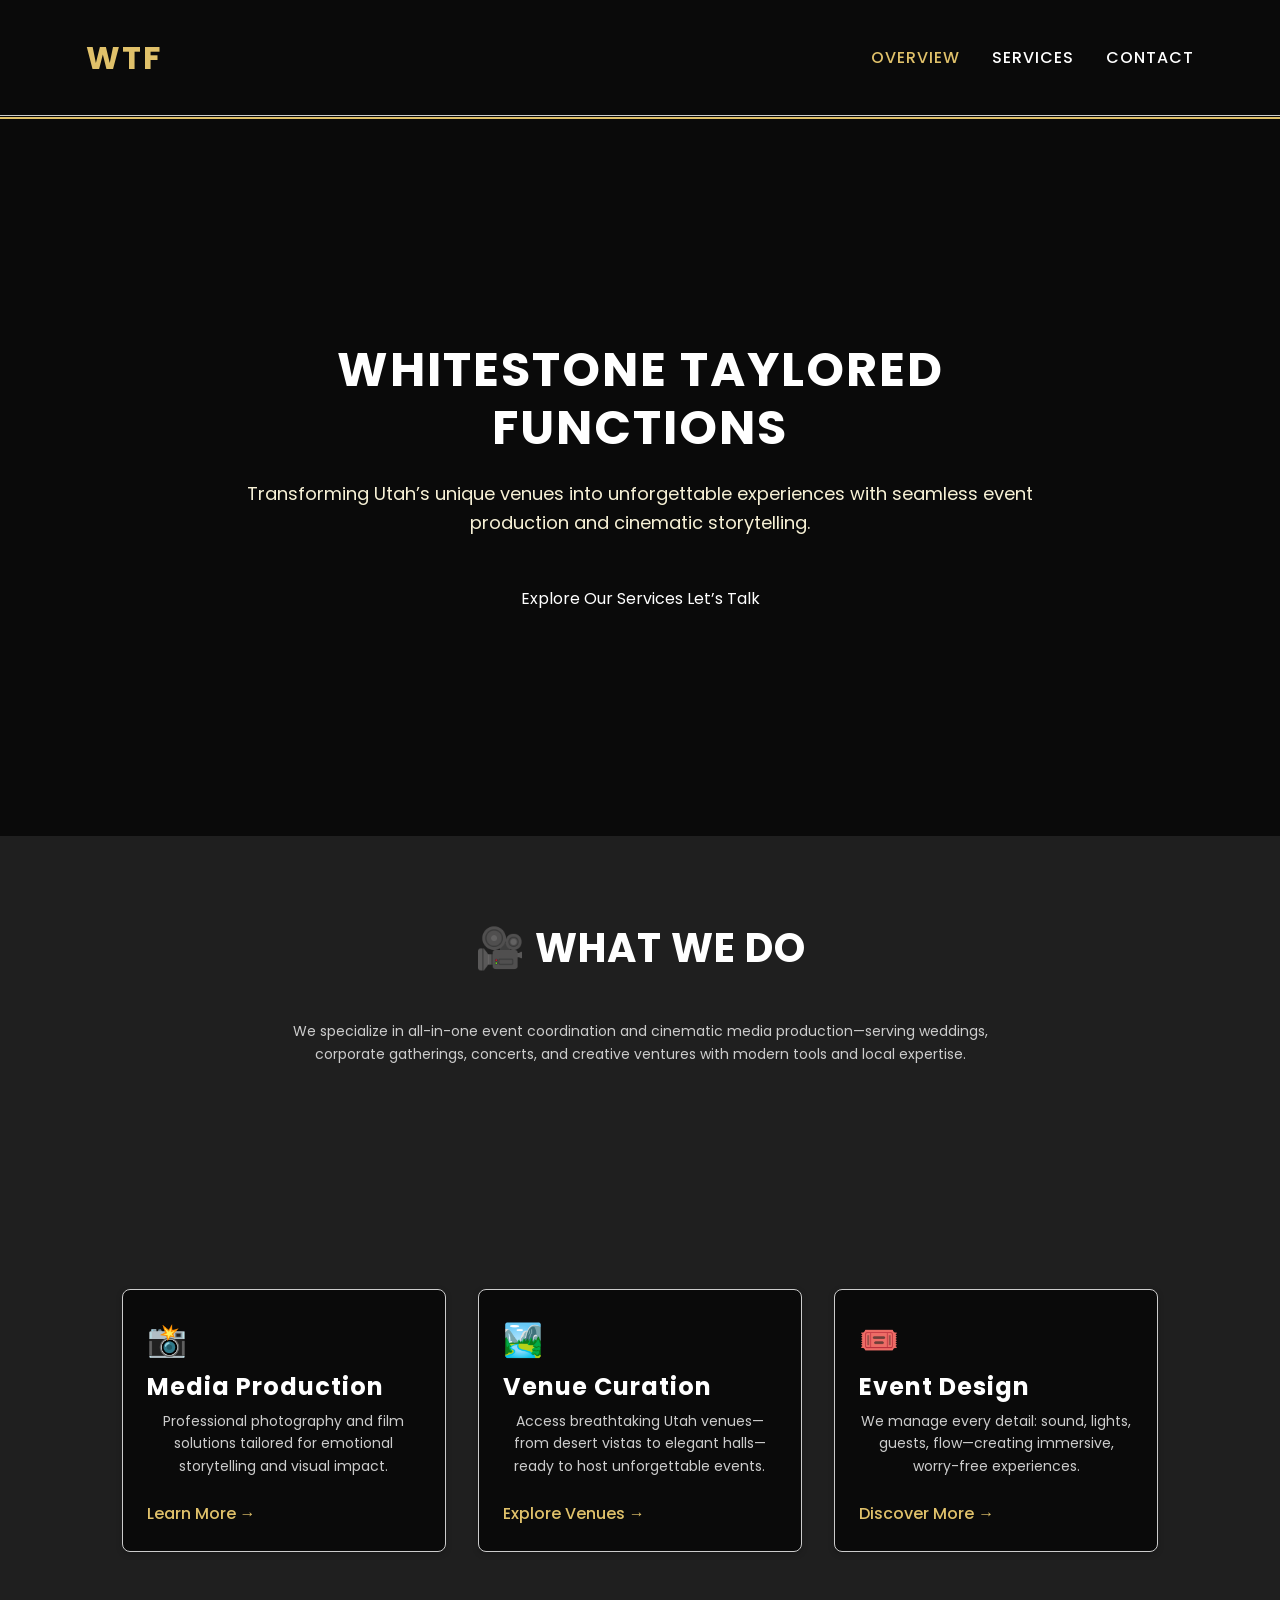
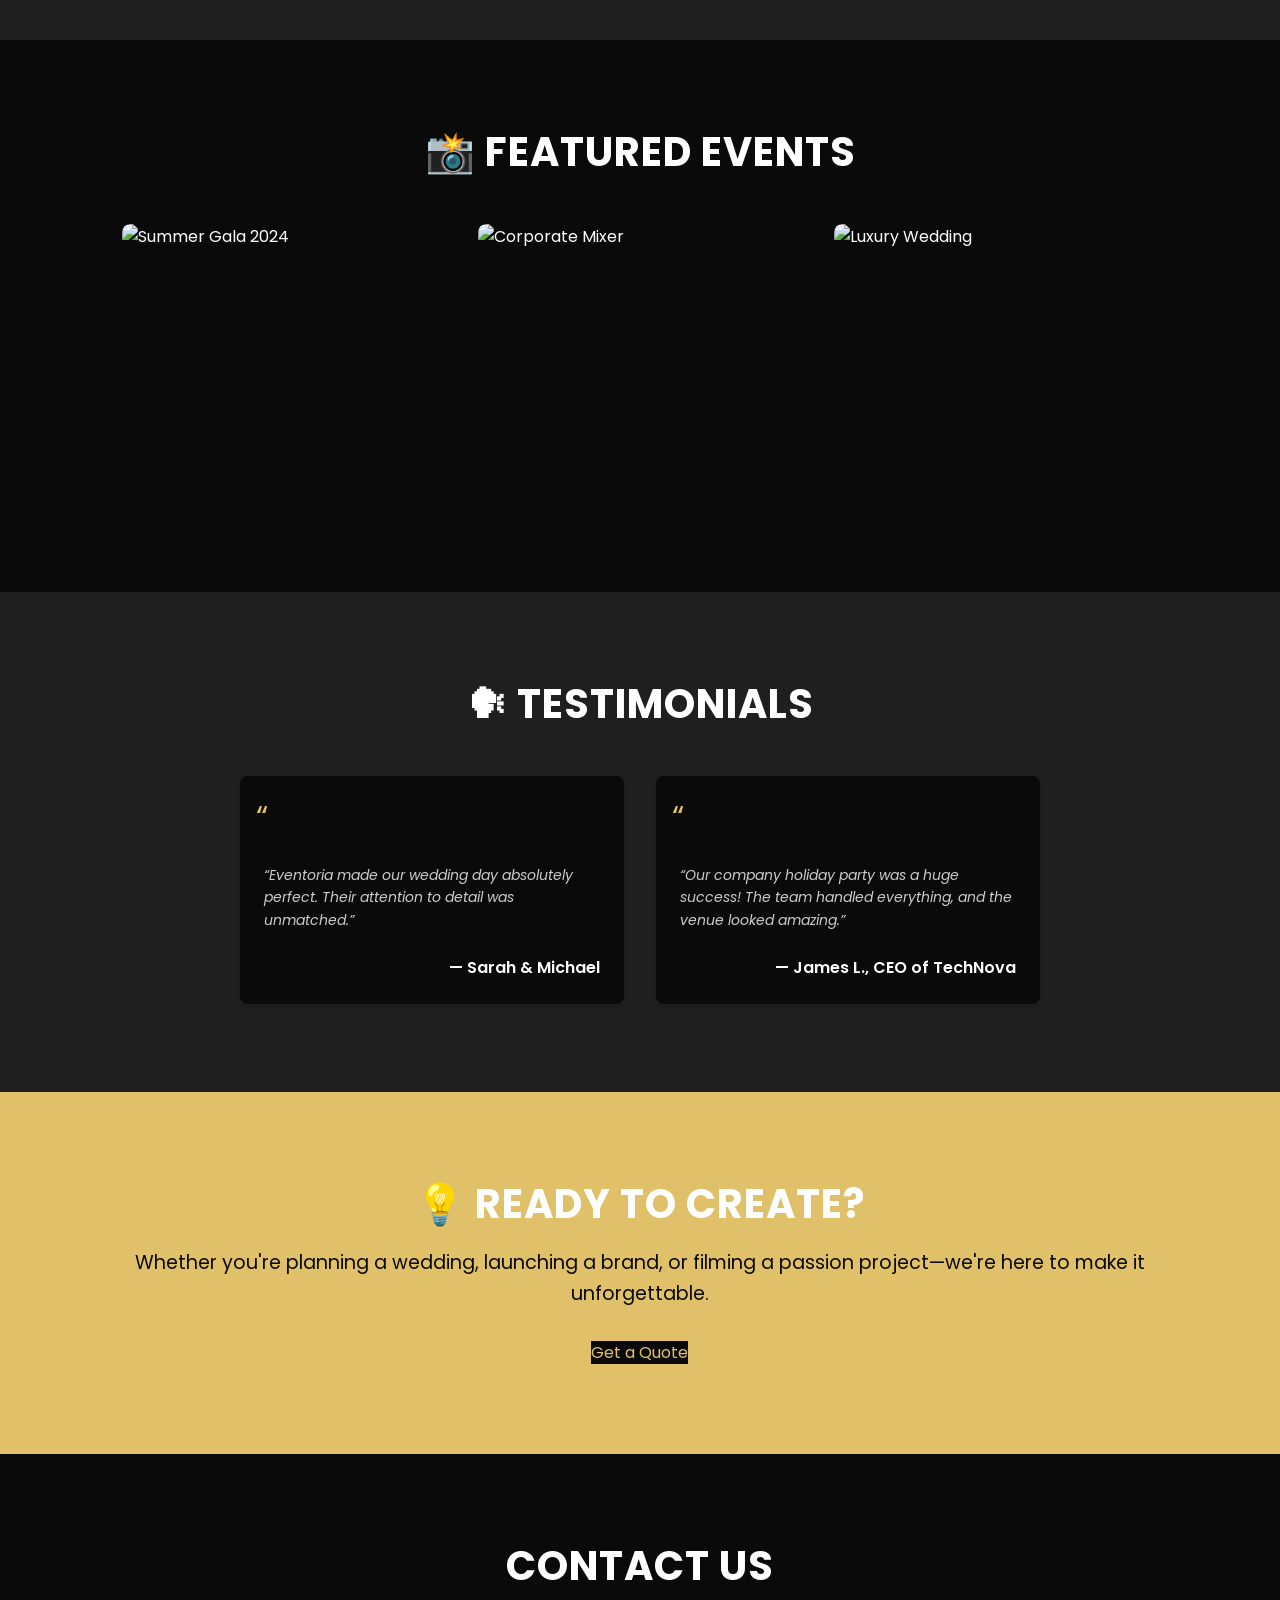
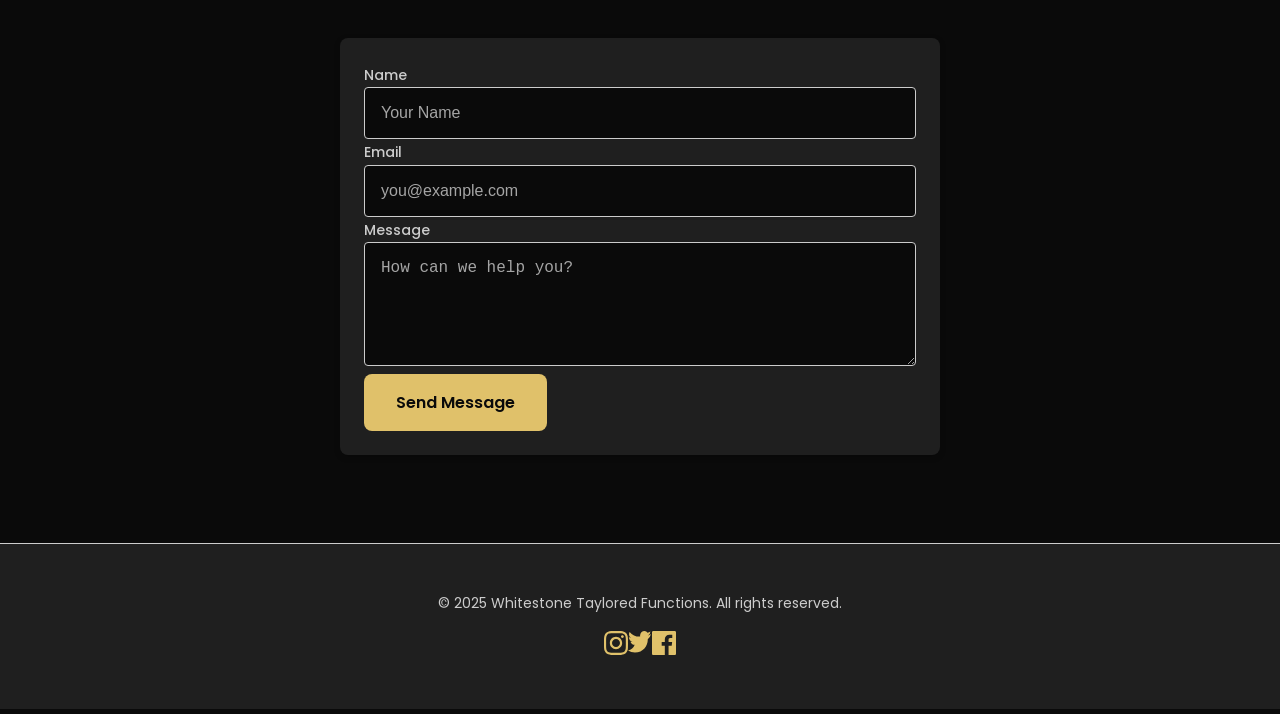
==== commit 80c817a6: "remove bbg" ====
--- a/index.html
+++ b/index.html
@@ -143,13 +143,13 @@
   <!-- =========================
        Call-to-Action Banner
        ========================= -->
-<section class="cta-banner" style="padding: 60px 20px; background-color: #f5f5f5; text-align: center;">
+<section class="cta-banner">
   <div class="container">
     <h2 style="font-size: 2.5rem; margin-bottom: 20px;">💡 Ready to Create?</h2>
     <p style="font-size: 1.2rem; margin-bottom: 30px;">
       Whether you're planning a wedding, launching a brand, or filming a passion project—we're here to make it unforgettable.
     </p>
-    <a href="#contact" class="btn btn-primary" style="padding: 12px 24px; font-size: 1rem; background-color: #007BFF; color: white; border: none; border-radius: 5px; text-decoration: none;">
+    <a href="#contact" class="btn btn-primary">
       Get a Quote
     </a>
   </div>
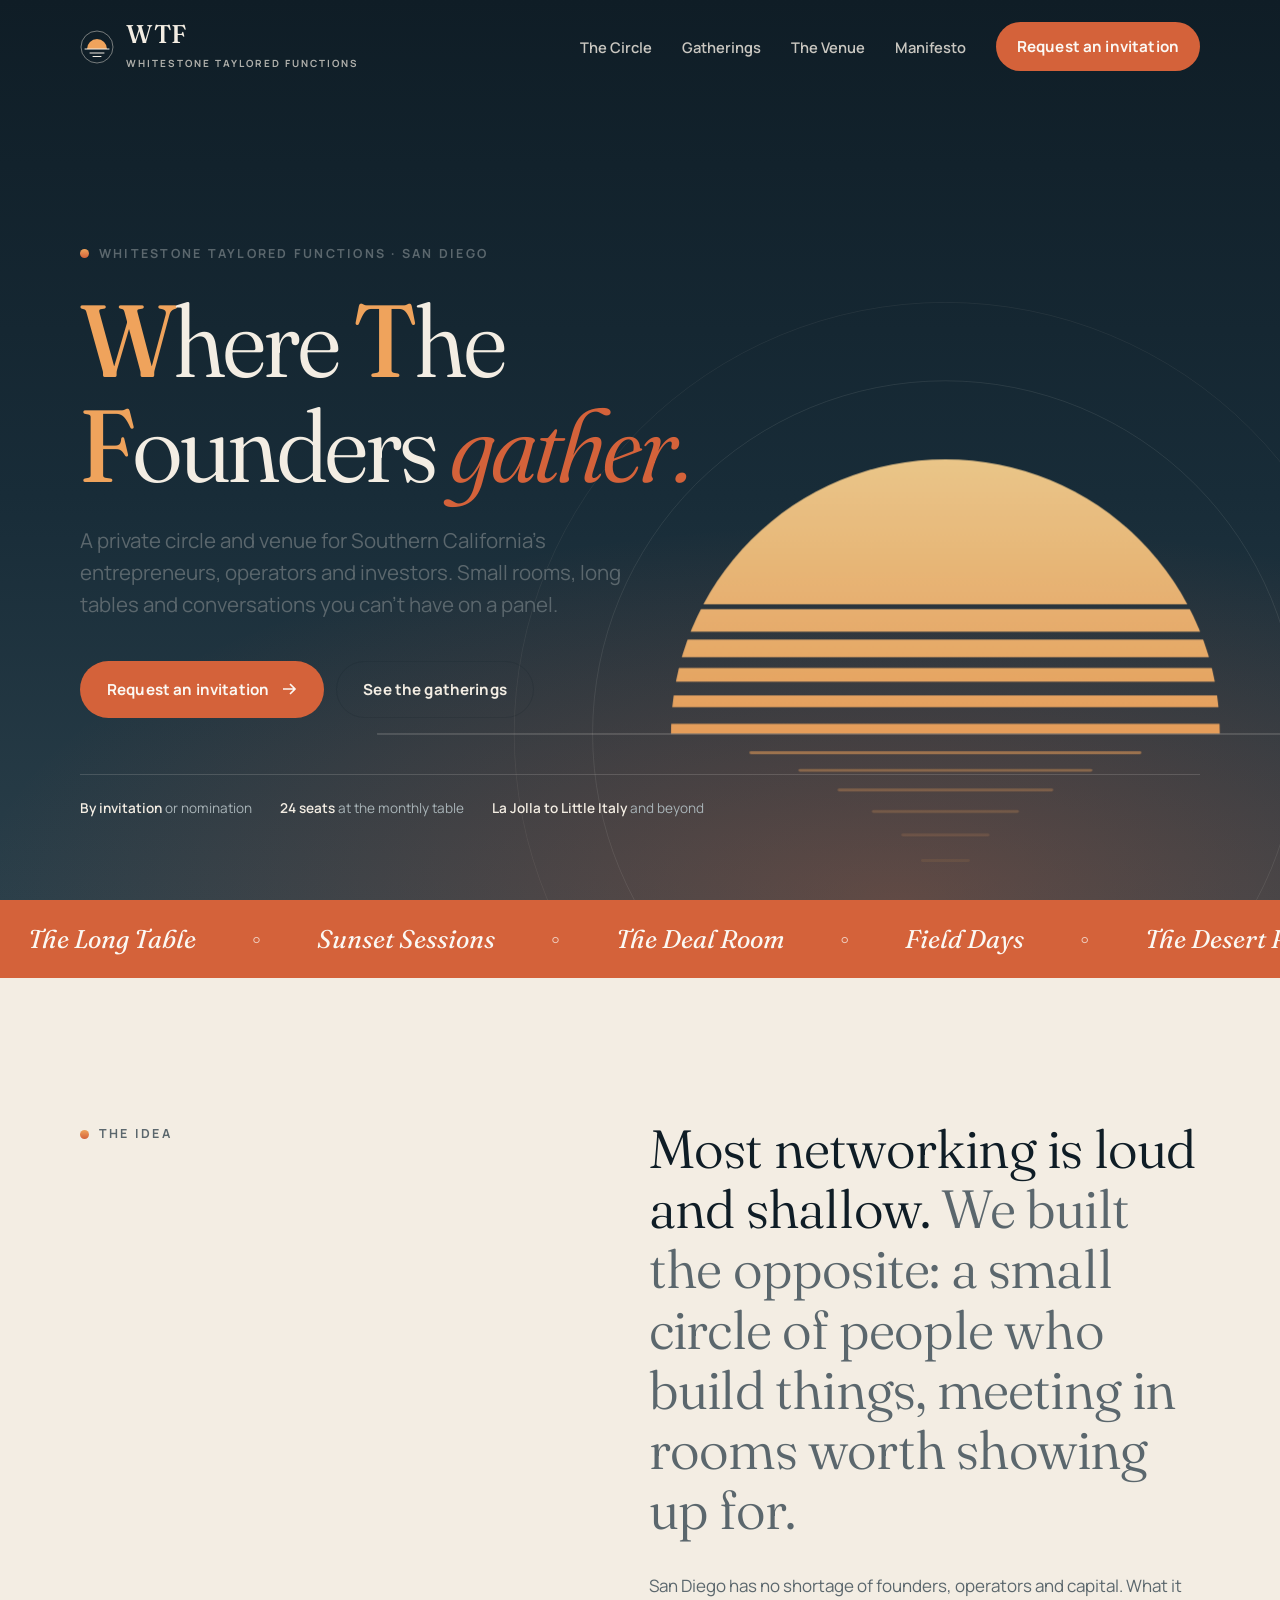
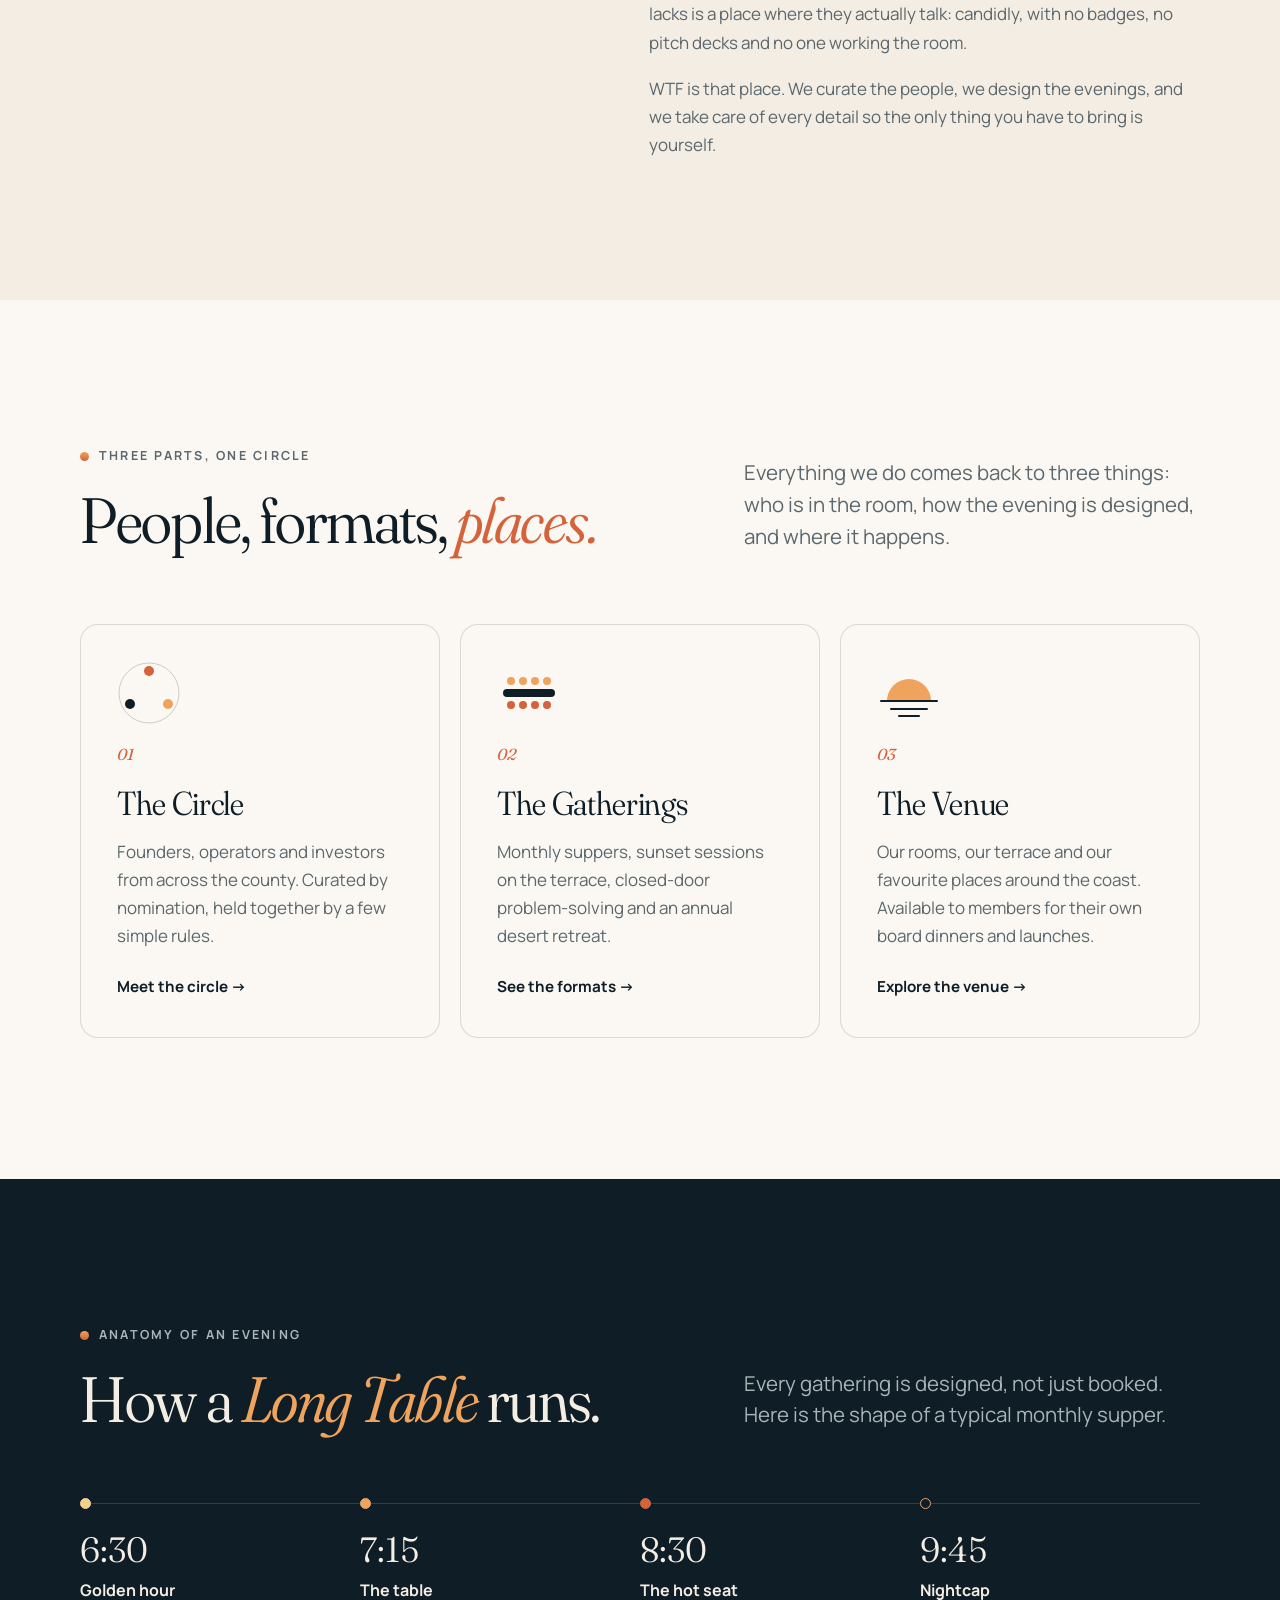
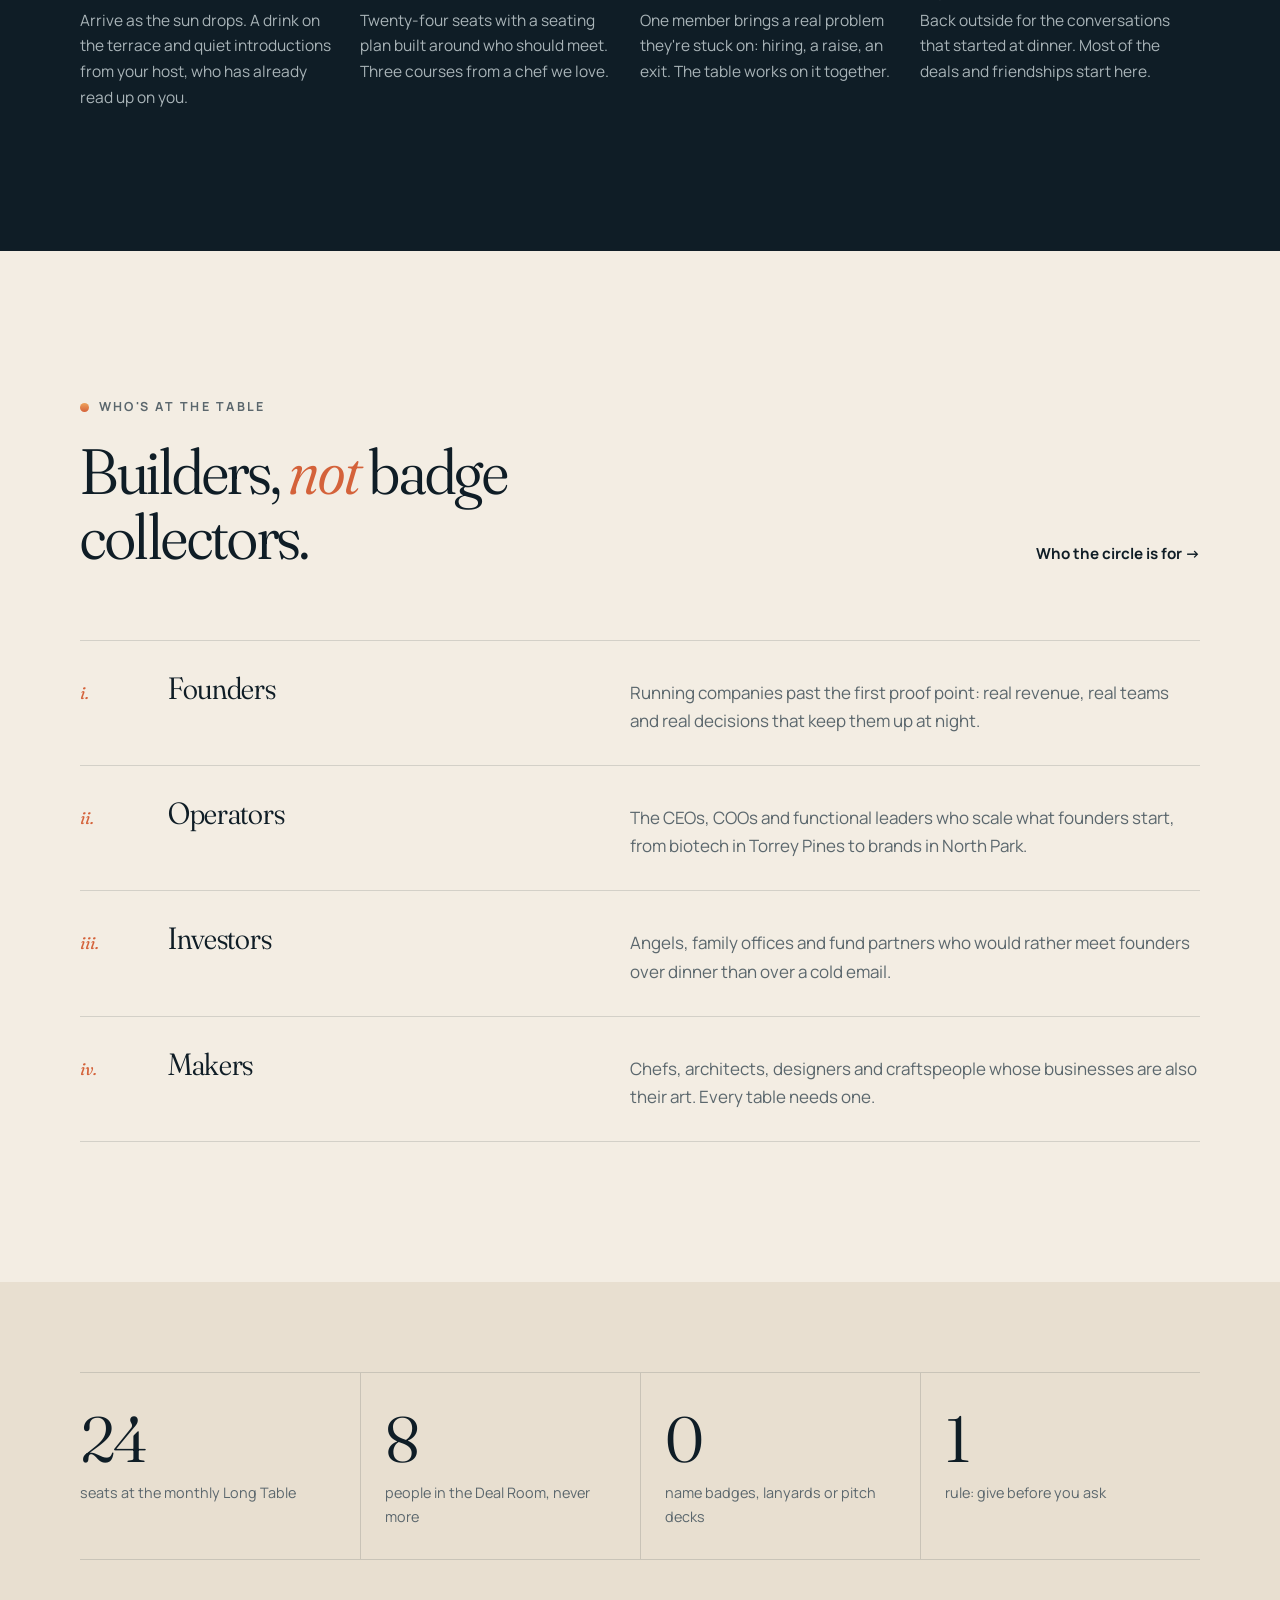
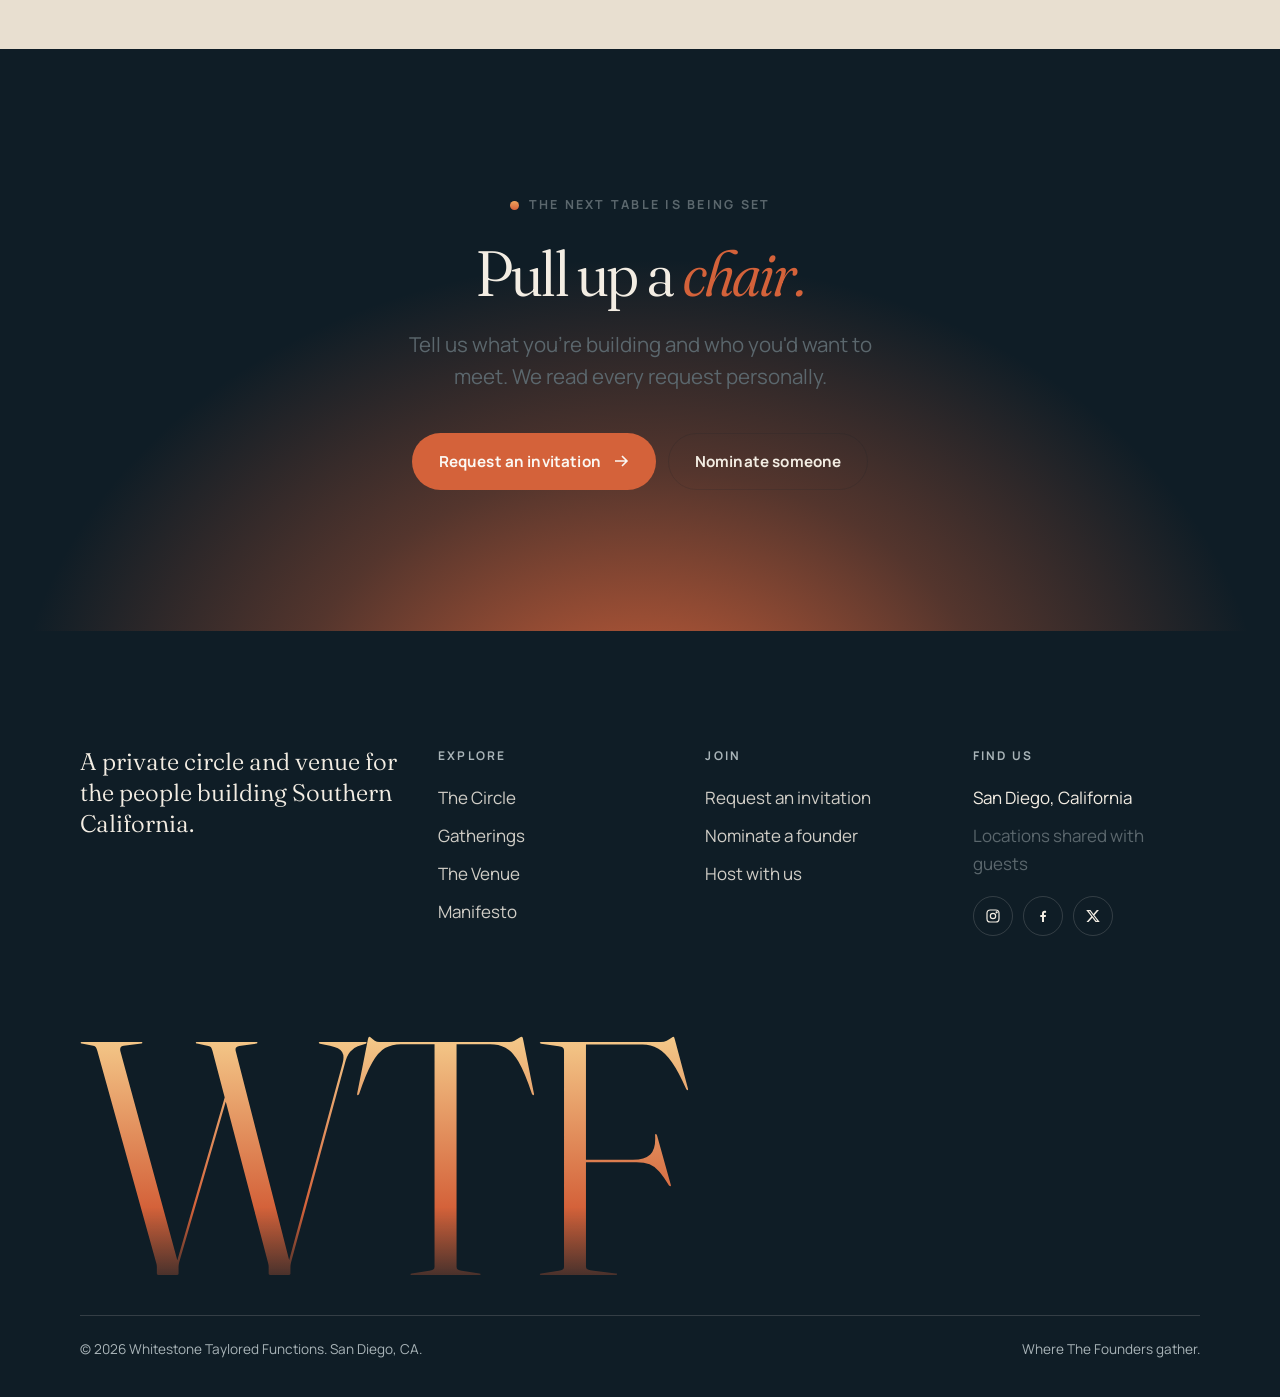
==== commit abf6439d: "Revamp: multi-page site for the WTF San Diego founders' circle Rebuilds the single-page Utah events " ====
--- a/index.html
+++ b/index.html
@@ -3,229 +3,260 @@
 <head>
   <meta charset="UTF-8" />
   <meta name="viewport" content="width=device-width, initial-scale=1.0" />
-  <title>Whitestone Taylored Functions</title>
-  <!-- Google Fonts: Poppins -->
-  <link href="https://fonts.googleapis.com/css2?family=Poppins:wght@300;500;700&display=swap" rel="stylesheet" />
+  <title>WTF · Whitestone Taylored Functions · San Diego</title>
+  <meta name="description" content="A private circle and venue for San Diego's entrepreneurs, operators and investors. Small rooms, long tables, real conversations." />
+  <meta name="theme-color" content="#0F1D26" />
+  <meta property="og:title" content="WTF · Whitestone Taylored Functions · San Diego" />
+  <meta property="og:description" content="A private circle and venue for San Diego's entrepreneurs, operators and investors. Small rooms, long tables, real conversations." />
+  <meta property="og:type" content="website" />
+  <link rel="icon" href="favicon.svg" type="image/svg+xml" />
+  <link rel="alternate icon" href="favicon.ico" />
+  <link rel="preconnect" href="https://fonts.googleapis.com" />
+  <link rel="preconnect" href="https://fonts.gstatic.com" crossorigin />
+  <link href="https://fonts.googleapis.com/css2?family=Fraunces:ital,opsz,wght,SOFT@0,9..144,300..600,0..100;1,9..144,300..600,0..100&family=Manrope:wght@400;500;600;700&display=swap" rel="stylesheet" />
   <link rel="stylesheet" href="css/styles.css" />
-  <link rel="icon" href="favicon.ico" type="image/x-icon" />
 </head>
-
 <body>
-  <!-- =========================
-       Navbar
-       ========================= -->
-  <header class="navbar">
-    <div class="container flex-between">
-      <!-- Logo -->
-      <a href="/index.html" class="logo">WTF</a>
-
-      <!-- Desktop Navigation -->
-      <nav>
-        <a href="/pages/overview.html" class="active">Overview</a>
-        <a href="/pages/services.html">Services</a>
-        <a href="/pages/contact.html">Contact</a>
+  <a class="skip" href="#main">Skip to content</a>
+
+  <header class="site-header">
+    <div class="wrap">
+      <a class="brand" href="index.html" aria-label="WTF, Whitestone Taylored Functions, home">
+        <svg class="brand-mark" viewBox="0 0 34 34" fill="none" aria-hidden="true">
+          <circle cx="17" cy="17" r="16" stroke="currentColor" stroke-opacity=".45" />
+          <path d="M7 19a10 10 0 0 1 20 0Z" fill="#EFA35C" />
+          <path d="M5 19h24M10 23h14M13 26.5h8" stroke="currentColor" stroke-linecap="round" />
+        </svg>
+        <span>
+          <span class="brand-word">WTF</span>
+          <span class="brand-sub">Whitestone Taylored Functions</span>
+        </span>
+      </a>
+      <button class="menu-btn" aria-label="Menu" aria-expanded="false" aria-controls="site-nav"><span></span></button>
+      <nav class="nav" id="site-nav" aria-label="Primary">
+        <a href="circle.html">The Circle</a>
+        <a href="gatherings.html">Gatherings</a>
+        <a href="venue.html">The Venue</a>
+        <a href="manifesto.html">Manifesto</a>
+        <a class="btn btn--sun" href="apply.html">Request an invitation</a>
       </nav>
-
-      <!-- Mobile Toggle (JS required to toggle .mobile-nav) -->
-      <button class="menu-toggle" aria-label="Toggle navigation">
-        <!-- Simple Hamburger Icon -->
-        <svg width="24" height="24" fill="none" stroke="currentColor" stroke-width="2"
-             viewBox="0 0 24 24" stroke-linecap="round" stroke-linejoin="round">
-          <path d="M4 6h16M4 12h16M4 18h16" />
-        </svg>
-      </button>
-    </div>
-
-    <!-- Mobile Navigation Menu (hidden by default) -->
-    <div class="mobile-nav">
-      <a href="/pages/overview.html">Overview</a>
-      <a href="/pages/services.html">Services</a>
-      <a href="/pages/contact.html">Contact</a>
     </div>
   </header>
 
-  <!-- =========================
-       Hero Section
-       ========================= -->
-  <section class="hero">
-    <div class="hero-content">
-      <h1>Whitestone Taylored Functions</h1>
-      <p>Transforming Utah’s unique venues into unforgettable experiences with seamless event production and cinematic storytelling.</p>
-      <a href="#services" class="btn btn-primary">Explore Our Services</a>
-      <a href="#contact" class="btn btn-secondary">Let’s Talk</a>
+  <main id="main">
+    <section class="hero">
+      <svg class="hero-art" viewBox="0 0 1000 640" fill="none" aria-hidden="true">
+        <defs>
+          <linearGradient id="sunGrad" x1="0" y1="0" x2="0" y2="1">
+            <stop offset="0" stop-color="#F6CF8E" />
+            <stop offset=".5" stop-color="#EFA35C" />
+            <stop offset="1" stop-color="#D4623A" />
+          </linearGradient>
+          <mask id="sunMask">
+            <rect width="1000" height="470" fill="#fff" />
+            <rect y="338" width="1000" height="5" fill="#000" />
+            <rect y="366" width="1000" height="8" fill="#000" />
+            <rect y="392" width="1000" height="11" fill="#000" />
+            <rect y="417" width="1000" height="14" fill="#000" />
+            <rect y="443" width="1000" height="17" fill="#000" />
+          </mask>
+        </defs>
+        <circle cx="580" cy="470" r="440" stroke="#F3EDE3" stroke-opacity=".07" />
+        <circle cx="580" cy="470" r="360" stroke="#F3EDE3" stroke-opacity=".1" />
+        <g class="sun"><circle cx="580" cy="470" r="280" fill="url(#sunGrad)" mask="url(#sunMask)" /></g>
+        <path d="M0 470h1000" stroke="#F3EDE3" stroke-opacity=".35" />
+        <g fill="#EFA35C">
+          <rect x="380" y="488" width="400" height="3" rx="1.5" opacity=".55" />
+          <rect x="430" y="506" width="300" height="3" rx="1.5" opacity=".42" />
+          <rect x="470" y="526" width="220" height="3" rx="1.5" opacity=".32" />
+          <rect x="505" y="548" width="150" height="3" rx="1.5" opacity=".24" />
+          <rect x="535" y="572" width="90" height="3" rx="1.5" opacity=".16" />
+          <rect x="555" y="598" width="50" height="3" rx="1.5" opacity=".1" />
+        </g>
+      </svg>
+      <div class="wrap hero-content">
+        <p class="eyebrow reveal">Whitestone Taylored Functions · San Diego</p>
+        <h1 class="reveal reveal-d1"><span class="acr"><b>W</b>here <b>T</b>he <b>F</b>ounders</span> <em>gather.</em></h1>
+        <p class="lede reveal reveal-d2">A private circle and venue for Southern California's entrepreneurs, operators and investors. Small rooms, long tables and conversations you can't have on a panel.</p>
+        <div class="btn-row reveal reveal-d3">
+          <a class="btn btn--sun" href="apply.html">Request an invitation <svg viewBox="0 0 16 16" fill="none" stroke="currentColor" stroke-width="1.6" aria-hidden="true"><path d="M2 8h12M9 3l5 5-5 5"/></svg></a>
+          <a class="btn btn--ghost" href="gatherings.html">See the gatherings</a>
+        </div>
+        <div class="hero-meta reveal reveal-d3">
+          <span><strong>By invitation</strong> or nomination</span>
+          <span><strong>24 seats</strong> at the monthly table</span>
+          <span><strong>La Jolla to Little Italy</strong> and beyond</span>
+        </div>
+      </div>
+    </section>
+
+    <div class="marquee" aria-hidden="true">
+      <div class="marquee-track">
+        <span>The Long Table</span><span>Sunset Sessions</span><span>The Deal Room</span><span>Field Days</span><span>The Desert Retreat</span><span>Private Hosting</span>
+        <span>The Long Table</span><span>Sunset Sessions</span><span>The Deal Room</span><span>Field Days</span><span>The Desert Retreat</span><span>Private Hosting</span>
+      </div>
     </div>
-  </section>
-
-  <!-- =========================
-       What We Do (Intro)
-       ========================= -->
-  <section id="what-we-do" class="services">
-    <div class="container">
-      <h2>🎥 What We Do</h2>
-      <p>We specialize in all-in-one event coordination and cinematic media production—serving weddings, corporate gatherings, concerts, and creative ventures with modern tools and local expertise.</p>
-    </div>
-  </section>
-
-  <!-- =========================
-       Services Grid
-       ========================= -->
-  <section id="services" class="services">
-    <div class="container">
-      <div class="card-grid">
-        <div class="card">
-          <div class="icon">📸</div>
-          <h3>Media Production</h3>
-          <p>Professional photography and film solutions tailored for emotional storytelling and visual impact.</p>
-          <a href="pages/media-production.html" class="primary-link">Learn More →</a>
-        </div>
-        <div class="card">
-          <div class="icon">🏞️</div>
-          <h3>Venue Curation</h3>
-          <p>Access breathtaking Utah venues—from desert vistas to elegant halls—ready to host unforgettable events.</p>
-          <a href="pages/venue-curation.html" class="primary-link">Explore Venues →</a>
-        </div>
-        <div class="card">
-          <div class="icon">🎟️</div>
-          <h3>Event Design</h3>
-          <p>We manage every detail: sound, lights, guests, flow—creating immersive, worry-free experiences.</p>
-          <a href="pages/event-design.html" class="primary-link">Discover More →</a>
-        </div>
-      </div>
-    </div>
-  </section>
-
-  <!-- =========================
-       Gallery Section
-       ========================= -->
-  <section class="gallery">
-    <div class="container">
-      <h2>📸 Featured Events</h2>
-      <div class="grid">
-        <div class="item">
-          <img src="/images/event1.jpg" alt="Summer Gala 2024" />
-          <div class="overlay">Summer Gala 2024</div>
-        </div>
-        <div class="item">
-          <img src="/images/event2.jpg" alt="Corporate Mixer" />
-          <div class="overlay">Corporate Mixer</div>
-        </div>
-        <div class="item">
-          <img src="/images/event3.jpg" alt="Luxury Wedding" />
-          <div class="overlay">Luxury Wedding</div>
-        </div>
-        <!-- Add more .item blocks as needed -->
-      </div>
-    </div>
-  </section>
-
-  <!-- =========================
-       Testimonials Section
-       ========================= -->
-  <section class="testimonials">
-    <div class="container">
-      <h2>🗣 Testimonials</h2>
-      <div class="grid">
-        <div class="testimonial-card">
-          <div class="quote-icon">“</div>
-          <p>“Eventoria made our wedding day absolutely perfect. Their attention to detail was unmatched.”</p>
-          <div class="author">— Sarah &amp; Michael</div>
-        </div>
-        <div class="testimonial-card">
-          <div class="quote-icon">“</div>
-          <p>“Our company holiday party was a huge success! The team handled everything, and the venue looked amazing.”</p>
-          <div class="author">— James L., CEO of TechNova</div>
-        </div>
-        <!-- Add more .testimonial-card as needed -->
-      </div>
-    </div>
-  </section>
-
-  <!-- =========================
-       Call-to-Action Banner
-       ========================= -->
-<section class="cta-banner">
-  <div class="container">
-    <h2 style="font-size: 2.5rem; margin-bottom: 20px;">💡 Ready to Create?</h2>
-    <p style="font-size: 1.2rem; margin-bottom: 30px;">
-      Whether you're planning a wedding, launching a brand, or filming a passion project—we're here to make it unforgettable.
-    </p>
-    <a href="#contact" class="btn btn-primary">
-      Get a Quote
-    </a>
-  </div>
-</section>
-
-
-
-
-  <!-- =========================
-       Contact Section
-       ========================= -->
-  <section id="contact" class="contact">
-    <div class="container">
-      <h2>Contact Us</h2>
-      <div class="form-container">
-        <form action="/send-inquiry" method="POST">
-          <label for="name">Name</label>
-          <input type="text" id="name" name="name" placeholder="Your Name" required />
-
-          <label for="email">Email</label>
-          <input type="email" id="email" name="email" placeholder="you@example.com" required />
-
-          <label for="message">Message</label>
-          <textarea id="message" name="message" rows="5" placeholder="How can we help you?" required></textarea>
-
-          <button type="submit" class="btn btn-primary">Send Message</button>
-        </form>
-      </div>
-    </div>
-  </section>
-
-  <!-- =========================
-       Footer
-       ========================= -->
-  <footer class="footer">
-    <div class="container">
-      <p>&copy; 2025 Whitestone Taylored Functions. All rights reserved.</p>
-      <div class="flex-center">
-        <a href="https://www.instagram.com/tayloredfunctions/" aria-label="Instagram" target="_blank" rel="noopener noreferrer">
-          <!-- Instagram SVG -->
-          <svg width="24" height="24" viewBox="0 0 24 24" fill="currentColor" aria-hidden="true">
-            <title>Instagram icon</title>
-            <path d="M12 0C8.74 0 8.333.015 7.053.072 5.775.132 4.905.333 4.14.63c-.789.306-1.459.717-2.126 1.384S.935 3.35.63 4.14C.333 4.905.131 5.775.072 7.053.012 8.333 0 8.74 0 12s.015 3.667.072 4.947c.06 1.277.261 2.148.558 2.913.306.788.717 1.459 1.384 2.126.667.666 1.336 1.079 2.126 1.384.766.296 1.636.499 2.913.558C8.333 23.988 8.74 24 12 24s3.667-.015 4.947-.072c1.277-.06 2.148-.262 2.913-.558.788-.306 1.459-.718 2.126-1.384.666-.667 1.079-1.335 1.384-2.126.296-.765.499-1.636.558-2.913.06-1.28.072-1.687.072-4.947s-.015-3.667-.072-4.947c-.06-1.277-.262-2.149-.558-2.913-.306-.789-.718-1.459-1.384-2.126C21.319 1.347 20.651.935 19.86.63c-.765-.297-1.636-.499-2.913-.558C15.667.012 15.26 0 12 0zm0 2.16c3.203 0 3.585.016 4.85.071 1.17.055 1.805.249 2.227.415.562.217.96.477 1.382.896.419.42.679.819.896 1.381.164.422.36 1.057.413 2.227.057 1.266.07 1.646.07 4.85s-.015 3.585-.074 4.85c-.061 1.17-.256 1.805-.421 2.227-.224.562-.479.96-.899 1.382-.419.419-.824.679-1.38.896-.42.164-1.065.36-2.235.413-1.274.057-1.649.07-4.859.07-3.211 0-3.586-.015-4.859-.074-1.171-.061-1.816-.256-2.236-.421-.569-.224-.96-.479-1.379-.899-.421-.419-.69-.824-.9-1.38-.165-.42-.359-1.065-.42-2.235-.045-1.26-.061-1.649-.061-4.844 0-3.196.016-3.586.061-4.861.061-1.17.255-1.814.42-2.234.21-.57.479-.96.9-1.381.419-.419.81-.689 1.379-.898.42-.166 1.051-.361 2.221-.421 1.275-.045 1.65-.06 4.859-.06l.045.03zm0 3.678c-3.405 0-6.162 2.76-6.162 6.162 0 3.405 2.76 6.162 6.162 6.162 3.405 0 6.162-2.76 6.162-6.162 0-3.405-2.76-6.162-6.162-6.162zM12 16c-2.21 0-4-1.79-4-4s1.79-4 4-4 4 1.79 4 4-1.79 4-4 4zm7.846-10.405c0 .795-.646 1.44-1.44 1.44-.795 0-1.44-.646-1.44-1.44 0-.794.646-1.439 1.44-1.439.793-.001 1.44.645 1.44 1.439z"/>
-          </svg>
-        </a>
-
-        <a href="https://x.com/johnson_ma3055" aria-label="X" target="_blank" rel="noopener noreferrer">
-          <!-- X SVG -->
-          <svg width="24" height="24" viewBox="0 0 24 24" fill="currentColor" aria-hidden="true">
-            <title>X icon</title>
-            <path d="M23 3a10.9 10.9 0 0 1-3.14 1.53A4.48 4.48 0 0 0 22.43.6a9.06 9.06 0 0 1-2.88 1.1A4.52 4.52 0 0 0 16.6 0c-2.5 0-4.52 2.03-4.52 4.54 0 .36.04.7.1 1.03A12.85 12.85 0 0 1 1.64.89a4.5 4.5 0 0 0-.61 2.28c0 1.57.8 2.95 2 3.77A4.51 4.51 0 0 1 .9 6.1v.06c0 2.2 1.55 4.04 3.6 4.46a4.5 4.5 0 0 1-2.04.08 4.53 4.53 0 0 0 4.23 3.13A9.06 9.06 0 0 1 0 19.54a12.77 12.77 0 0 0 6.92 2.02c8.3 0 12.85-6.88 12.85-12.84 0-.2 0-.39-.02-.58A9.22 9.22 0 0 0 23 3z"/>
-          </svg>
-        </a>
-
-        <a href="https://www.facebook.com/profile.php?id=61575761515797" aria-label="Facebook" target="_blank" rel="noopener noreferrer">
-          <!-- Facebook SVG -->
-          <svg width="24" height="24" viewBox="0 0 24 24" fill="currentColor" aria-hidden="true">
-            <title>Facebook icon</title>
-            <path d="M22.675 0H1.325C.593 0 0 .593 0 1.326v21.348C0 23.407.593 24 1.325 24H12.82V14.708h-3.13v-3.62h3.13V8.413c0-3.1 1.894-4.788 4.659-4.788 1.325 0 2.463.099 2.794.143v3.24l-1.918.001c-1.504 0-1.795.715-1.795 1.763v2.31h3.588l-.467 3.62h-3.121V24h6.116C23.407 24 24 23.407 24 22.674V1.326C24 .593 23.407 0 22.675 0z"/>
-          </svg>
-        </a>
+
+    <section class="section">
+      <div class="wrap split">
+        <div class="reveal">
+          <p class="eyebrow">The idea</p>
+        </div>
+        <div class="stack" style="--s:2rem">
+          <p class="statement reveal">Most networking is loud and shallow. <span class="dim">We built the opposite: a small circle of people who build things, meeting in rooms worth showing up for.</span></p>
+          <div class="prose muted reveal">
+            <p>San Diego has no shortage of founders, operators and capital. What it lacks is a place where they actually talk: candidly, with no badges, no pitch decks and no one working the room.</p>
+            <p>WTF is that place. We curate the people, we design the evenings, and we take care of every detail so the only thing you have to bring is yourself.</p>
+          </div>
+        </div>
+      </div>
+    </section>
+
+    <section class="section paper">
+      <div class="wrap">
+        <div class="section-head">
+          <div>
+            <p class="eyebrow reveal">Three parts, one circle</p>
+            <h2 class="reveal reveal-d1">People, formats, <em>places.</em></h2>
+          </div>
+          <p class="lede reveal reveal-d2">Everything we do comes back to three things: who is in the room, how the evening is designed, and where it happens.</p>
+        </div>
+        <div class="grid-3">
+          <a class="card pillar reveal" href="circle.html">
+            <svg class="glyph" viewBox="0 0 64 64" fill="none" aria-hidden="true"><circle cx="32" cy="32" r="30" stroke="#0F1D26" stroke-opacity=".2"/><circle cx="32" cy="10" r="5" fill="#D4623A"/><circle cx="51" cy="43" r="5" fill="#EFA35C"/><circle cx="13" cy="43" r="5" fill="#0F1D26"/></svg>
+            <span class="num">01</span>
+            <h3>The Circle</h3>
+            <p>Founders, operators and investors from across the county. Curated by nomination, held together by a few simple rules.</p>
+            <span class="link">Meet the circle →</span>
+          </a>
+          <a class="card pillar reveal reveal-d1" href="gatherings.html">
+            <svg class="glyph" viewBox="0 0 64 64" fill="none" aria-hidden="true"><rect x="6" y="28" width="52" height="8" rx="4" fill="#0F1D26"/><g fill="#EFA35C"><circle cx="14" cy="20" r="4"/><circle cx="26" cy="20" r="4"/><circle cx="38" cy="20" r="4"/><circle cx="50" cy="20" r="4"/></g><g fill="#D4623A"><circle cx="14" cy="44" r="4"/><circle cx="26" cy="44" r="4"/><circle cx="38" cy="44" r="4"/><circle cx="50" cy="44" r="4"/></g></svg>
+            <span class="num">02</span>
+            <h3>The Gatherings</h3>
+            <p>Monthly suppers, sunset sessions on the terrace, closed-door problem-solving and an annual desert retreat.</p>
+            <span class="link">See the formats →</span>
+          </a>
+          <a class="card pillar reveal reveal-d2" href="venue.html">
+            <svg class="glyph" viewBox="0 0 64 64" fill="none" aria-hidden="true"><path d="M10 40a22 22 0 0 1 44 0Z" fill="#EFA35C"/><path d="M4 40h56M14 48h36M22 55h20" stroke="#0F1D26" stroke-width="2" stroke-linecap="round"/></svg>
+            <span class="num">03</span>
+            <h3>The Venue</h3>
+            <p>Our rooms, our terrace and our favourite places around the coast. Available to members for their own board dinners and launches.</p>
+            <span class="link">Explore the venue →</span>
+          </a>
+        </div>
+      </div>
+    </section>
+
+    <section class="section dark">
+      <div class="wrap">
+        <div class="section-head">
+          <div>
+            <p class="eyebrow reveal">Anatomy of an evening</p>
+            <h2 class="reveal reveal-d1">How a <em>Long Table</em> runs.</h2>
+          </div>
+          <p class="lede reveal reveal-d2">Every gathering is designed, not just booked. Here is the shape of a typical monthly supper.</p>
+        </div>
+        <ol class="evening">
+          <li class="reveal"><time>6:30</time><h3>Golden hour</h3><p>Arrive as the sun drops. A drink on the terrace and quiet introductions from your host, who has already read up on you.</p></li>
+          <li class="reveal reveal-d1"><time>7:15</time><h3>The table</h3><p>Twenty-four seats with a seating plan built around who should meet. Three courses from a chef we love.</p></li>
+          <li class="reveal reveal-d2"><time>8:30</time><h3>The hot seat</h3><p>One member brings a real problem they're stuck on: hiring, a raise, an exit. The table works on it together.</p></li>
+          <li class="reveal reveal-d3"><time>9:45</time><h3>Nightcap</h3><p>Back outside for the conversations that started at dinner. Most of the deals and friendships start here.</p></li>
+        </ol>
+      </div>
+    </section>
+
+    <section class="section">
+      <div class="wrap">
+        <div class="section-head">
+          <div>
+            <p class="eyebrow reveal">Who's at the table</p>
+            <h2 class="reveal reveal-d1">Builders, <em>not</em> badge collectors.</h2>
+          </div>
+          <a class="link reveal" href="circle.html">Who the circle is for →</a>
+        </div>
+        <div class="rows">
+          <div class="row reveal"><span class="idx">i.</span><h3>Founders</h3><p>Running companies past the first proof point: real revenue, real teams and real decisions that keep them up at night.</p></div>
+          <div class="row reveal"><span class="idx">ii.</span><h3>Operators</h3><p>The CEOs, COOs and functional leaders who scale what founders start, from biotech in Torrey Pines to brands in North Park.</p></div>
+          <div class="row reveal"><span class="idx">iii.</span><h3>Investors</h3><p>Angels, family offices and fund partners who would rather meet founders over dinner than over a cold email.</p></div>
+          <div class="row reveal"><span class="idx">iv.</span><h3>Makers</h3><p>Chefs, architects, designers and craftspeople whose businesses are also their art. Every table needs one.</p></div>
+        </div>
+      </div>
+    </section>
+
+    <section class="section--tight sand-2">
+      <div class="wrap">
+        <div class="facts">
+          <div class="fact reveal"><b>24</b><span>seats at the monthly Long Table</span></div>
+          <div class="fact reveal reveal-d1"><b>8</b><span>people in the Deal Room, never more</span></div>
+          <div class="fact reveal reveal-d2"><b>0</b><span>name badges, lanyards or pitch decks</span></div>
+          <div class="fact reveal reveal-d3"><b>1</b><span>rule: give before you ask</span></div>
+        </div>
+      </div>
+    </section>
+
+    <section class="section cta">
+      <div class="wrap">
+        <p class="eyebrow reveal">The next table is being set</p>
+        <h2 class="reveal reveal-d1">Pull up a <em>chair.</em></h2>
+        <p class="lede reveal reveal-d2">Tell us what you're building and who you'd want to meet. We read every request personally.</p>
+        <div class="btn-row reveal reveal-d3">
+          <a class="btn btn--sun" href="apply.html">Request an invitation <svg viewBox="0 0 16 16" fill="none" stroke="currentColor" stroke-width="1.6" aria-hidden="true"><path d="M2 8h12M9 3l5 5-5 5"/></svg></a>
+          <a class="btn btn--ghost" href="apply.html#nominate">Nominate someone</a>
+        </div>
+      </div>
+    </section>
+  </main>
+
+  <footer class="site-footer">
+    <div class="wrap">
+      <div class="footer-top">
+        <div>
+          <p class="footer-tag">A private circle and venue for the people building Southern California.</p>
+        </div>
+        <div>
+          <h4>Explore</h4>
+          <ul>
+            <li><a href="circle.html">The Circle</a></li>
+            <li><a href="gatherings.html">Gatherings</a></li>
+            <li><a href="venue.html">The Venue</a></li>
+            <li><a href="manifesto.html">Manifesto</a></li>
+          </ul>
+        </div>
+        <div>
+          <h4>Join</h4>
+          <ul>
+            <li><a href="apply.html">Request an invitation</a></li>
+            <li><a href="apply.html#nominate">Nominate a founder</a></li>
+            <li><a href="venue.html#host">Host with us</a></li>
+          </ul>
+        </div>
+        <div>
+          <h4>Find us</h4>
+          <ul>
+            <li>San Diego, California</li>
+            <li class="muted">Locations shared with guests</li>
+          </ul>
+          <div class="social" style="margin-top:18px">
+            <a href="https://www.instagram.com/tayloredfunctions/" aria-label="Instagram" target="_blank" rel="noopener noreferrer">
+              <svg viewBox="0 0 24 24" fill="none" stroke="currentColor" stroke-width="1.8" aria-hidden="true"><rect x="3" y="3" width="18" height="18" rx="5"/><circle cx="12" cy="12" r="4"/><circle cx="17.5" cy="6.5" r=".8" fill="currentColor"/></svg>
+            </a>
+            <a href="https://www.facebook.com/profile.php?id=61575761515797" aria-label="Facebook" target="_blank" rel="noopener noreferrer">
+              <svg viewBox="0 0 24 24" fill="currentColor" aria-hidden="true"><path d="M13.5 21v-7.5h2.6l.4-3h-3V8.6c0-.9.3-1.5 1.5-1.5h1.6V4.4c-.3 0-1.2-.1-2.3-.1-2.3 0-3.8 1.4-3.8 3.9v2.3H7.9v3h2.6V21h3Z"/></svg>
+            </a>
+            <a href="https://x.com/johnson_ma3055" aria-label="X" target="_blank" rel="noopener noreferrer">
+              <svg viewBox="0 0 24 24" fill="currentColor" aria-hidden="true"><path d="M17.8 3h3.1l-6.8 7.8 8 10.2h-6.3l-4.9-6.4L5.3 21H2.2l7.3-8.3L1.8 3h6.4l4.4 5.9L17.8 3Zm-1.1 16.2h1.7L7.4 4.7H5.6l11.1 14.5Z"/></svg>
+            </a>
+          </div>
+        </div>
+      </div>
+      <div class="footer-word" aria-hidden="true">WTF</div>
+      <div class="footer-bottom">
+        <span>&copy; <span data-year>2026</span> Whitestone Taylored Functions. San Diego, CA.</span>
+        <span>Where The Founders gather.</span>
       </div>
     </div>
   </footer>
 
-  <!-- =========================
-       Mobile Menu Toggle Script
-       ========================= -->
-  <script>
-    const toggle = document.querySelector('.menu-toggle');
-    const nav = document.querySelector('.navbar nav');
-    const mobileNav = document.querySelector('.mobile-nav');
-
-    toggle.addEventListener('click', () => {
-      mobileNav.classList.toggle('open');
-    });
-  </script>
+  <script src="js/site.js"></script>
 </body>
 </html>
--- a/css/styles.css
+++ b/css/styles.css
@@ -1,710 +1,540 @@
-/* ===================================================
-   Luxe Gold & Black Event-Host Theme — Refined v3
-   =================================================== */
-
-/* 1. Theme Variables */
+/* ==========================================================
+   WTF — Whitestone Taylored Functions
+   A private circle & venue for San Diego's builders.
+   Palette: coastal sandstone, Pacific ink, golden-hour sun.
+   ========================================================== */
+
 :root {
-  /* Core Colors */
-  --color-black:        #0a0a0a;   /* Deep matte black */
-  --color-white:        #ffffff;   /* Crisp white */
-  --color-gray-dark:    #1f1f1f;   /* Dark accents / backgrounds */
-  --color-gray-light:   #cccccc;   /* Light gray for readability on black */
-  --color-gold:         #E0C16A;   /* Rich, warm luxury gold */
-  --color-gold-dark:    #C7AD58;   /* Darker gold for hover states */
-  --color-accent-light: #F7F1D6;   /* Very pale gold for text highlights */
-
-  /* Typography */
-  --font-primary:       'Poppins', sans-serif;
-  --font-base:          1rem;       /* 16px */
-  --font-scale-sm:      0.875rem;   /* 14px */
-  --font-scale-lg:      1.125rem;   /* 18px */
-  --font-scale-xl:      1.5rem;     /* 24px */
-  --font-scale-2xl:     2rem;       /* 32px */
-  --font-scale-3xl:     2.5rem;     /* 40px */
-  --font-scale-4xl:     3rem;       /* 48px */
-
-  /* Spacing */
-  --space-xxs:          0.25rem;    /* 4px */
-  --space-xs:           0.5rem;     /* 8px */
-  --space-sm:           1rem;       /* 16px */
-  --space-md:           1.5rem;     /* 24px */
-  --space-lg:           2rem;       /* 32px */
-  --space-xl:           3rem;       /* 48px */
-  --space-2xl:          4rem;       /* 64px */
-
-  /* Border Radius */
-  --radius-sm:          0.25rem;    /* 4px */
-  --radius-md:          0.5rem;     /* 8px */
-  --radius-lg:          1rem;       /* 16px */
-
-  /* Shadows */
-  --shadow-light:       0 2px 6px rgba(0, 0, 0, 0.2);
-  --shadow-medium:      0 4px 12px rgba(0, 0, 0, 0.3);
-  --shadow-heavy:       0 8px 24px rgba(0, 0, 0, 0.5);
-}
-
-/* 2. Global Reset & Base Styles */
-*,
-*::before,
-*::after {
-  box-sizing: border-box;
-  margin: 0;
-  padding: 0;
-}
-
-html {
-  font-size: 100%;
-  scroll-behavior: smooth;
-}
-
+  --sand:      #F3EDE3;
+  --sand-2:    #E8DFD0;
+  --paper:     #FBF8F3;
+  --ink:       #0F1D26;
+  --ink-2:     #182C38;
+  --ink-3:     #24404F;
+  --sun:       #D4623A;
+  --sun-2:     #EFA35C;
+  --sun-3:     #F6CF8E;
+  --sage:      #7F907A;
+  --muted:     #5B676D;
+  --muted-inv: #A9B4B8;
+  --line:      rgba(15, 29, 38, .14);
+  --line-inv:  rgba(243, 237, 227, .16);
+
+  --serif: "Fraunces", "Iowan Old Style", Georgia, serif;
+  --sans:  "Manrope", system-ui, -apple-system, "Segoe UI", sans-serif;
+
+  --wrap:   1200px;
+  --gutter: clamp(16px, 4vw, 40px);
+  --sec:    clamp(80px, 11vw, 150px);
+  --radius: 18px;
+  --ease:   cubic-bezier(.2, .7, .2, 1);
+}
+
+/* ---------- Reset ---------- */
+*, *::before, *::after { box-sizing: border-box; }
+* { margin: 0; }
+html { scroll-behavior: smooth; -webkit-text-size-adjust: 100%; }
 body {
-  font-family: var(--font-primary);
-  font-size: var(--font-base);
-  line-height: 1.6;
-  color: var(--color-white);
-  background-color: var(--color-black);
-  min-height: 100vh;
-  display: flex;
-  flex-direction: column;
-}
-
-img {
-  max-width: 100%;
-  display: block;
-  border-radius: var(--radius-md);
-}
-
-a {
-  text-decoration: none;
-  color: inherit;
-}
-
-ul, ol {
-  list-style: none;
-}
-
-button {
-  cursor: pointer;
-  border: none;
-  background: none;
-  font: inherit;
-}
-
-/* Screen-reader only helper */
-.sr-only {
-  position: absolute;
-  width: 1px;
-  height: 1px;
-  padding: 0;
-  margin: -1px;
-  overflow: hidden;
-  clip: rect(0, 0, 0, 0);
-  border: 0;
-}
-
-/* 3. Typography */
-h1, h2, h3, h4, h5, h6 {
-  color: var(--color-white);
-  letter-spacing: 0.5px;
-  line-height: 1.2;
-  margin-bottom: var(--space-sm);
-}
-
-h1 {
-  font-size: 2rem; /* 32px on mobile */
-  text-transform: uppercase;
-  letter-spacing: 2px;
-}
-h2 {
-  font-size: 1.75rem; /* 28px */
-  text-transform: uppercase;
-  letter-spacing: 1px;
-}
-h3 {
-  font-size: 1.5rem; /* 24px */
-}
-p {
-  font-size: var(--font-base);
-  color: var(--color-gray-light);
-  margin-bottom: var(--space-md);
-}
-
-/* Responsive Typography Scaling */
-@media (min-width: 640px) {
-  h1 { font-size: var(--font-scale-4xl); } /* 48px */
-  h2 { font-size: var(--font-scale-3xl); } /* 40px */
-  h3 { font-size: var(--font-scale-2xl); } /* 32px */
-  p  { font-size: var(--font-scale-sm); }   /* 14px */
-}
-
-/* Link Styles */
-a.primary-link {
-  color: var(--color-gold);
-  position: relative;
-  font-weight: 600;
-  transition: color 0.2s;
-}
-a.primary-link::after {
-  content: '';
-  position: absolute;
-  bottom: -2px;
-  left: 0;
-  width: 100%;
-  height: 2px;
-  background: var(--color-gold);
-  transform: scaleX(0);
-  transform-origin: left;
-  transition: transform 0.2s;
-}
-a.primary-link:hover {
-  color: var(--color-gold-dark);
-}
-a.primary-link:hover::after {
-  transform: scaleX(1);
-}
-
-/* 4. Layout Utilities */
-.container {
-  width: 90%;
-  max-width: 1200px;
-  margin-inline: auto;
-  padding: var(--space-md) 0;
-}
-
-.flex-center {
-  display: flex;
-  align-items: center;
-  justify-content: center;
-}
-
-.flex-between {
-  display: flex;
-  align-items: center;
-  justify-content: space-between;
-}
-
-.grid {
-  display: grid;
-  gap: var(--space-lg);
-}
-
-.grid-cols-1 { grid-template-columns: 1fr; }
-@media (min-width: 640px) {
-  .grid-cols-2 { grid-template-columns: repeat(2, 1fr); }
-}
-@media (min-width: 1024px) {
-  .grid-cols-3 { grid-template-columns: repeat(3, 1fr); }
-}
-
-/* 5. Navbar */
-.navbar {
-  width: 100%;
-  background: var(--color-black);
-  position: sticky;
-  top: 0;
-  z-index: 100;
-  border-bottom: 1px solid var(--color-gray-light);
-  padding: var(--space-xs) var(--space-md);
-}
-
-.navbar .container {
-  display: flex;
-  align-items: center;
-  justify-content: space-between;
-}
-
-.navbar .logo {
-  font-size: 2rem;        /* 32px */
-  font-weight: 700;
-  color: var(--color-gold);
-  letter-spacing: 2px;
-  transition: color 0.2s;
-}
-.navbar .logo:hover {
-  color: var(--color-gold-dark);
-}
-
-/* Hide nav on mobile, show toggle */
-.navbar nav {
-  display: none;
-}
-
-.navbar .menu-toggle {
-  display: block;
-  background: none;
-  border: none;
-  color: var(--color-gold);
-  font-size: 1.75rem; /* 28px */
-  cursor: pointer;
-}
-
-@media (min-width: 768px) {
-  .navbar nav {
-    display: flex;
-    gap: var(--space-lg);
+  font-family: var(--sans);
+  font-size: 1.0625rem;
+  line-height: 1.65;
+  color: var(--ink);
+  background: var(--sand);
+  overflow-x: hidden;
+  -webkit-font-smoothing: antialiased;
+}
+img, svg { display: block; max-width: 100%; }
+a { color: inherit; text-decoration: none; }
+button, input, select, textarea { font: inherit; color: inherit; }
+::selection { background: var(--sun-2); color: var(--ink); }
+:focus-visible { outline: 2px solid var(--sun); outline-offset: 3px; border-radius: 4px; }
+
+.skip {
+  position: absolute; left: 16px; top: -60px; z-index: 100;
+  background: var(--sun); color: var(--paper); padding: 10px 16px; border-radius: 8px;
+}
+.skip:focus { top: 16px; }
+
+/* ---------- Layout ---------- */
+.wrap { width: 100%; max-width: var(--wrap); margin-inline: auto; padding-inline: var(--gutter); }
+.section { padding-block: var(--sec); }
+.section--tight { padding-block: clamp(56px, 7vw, 96px); }
+.dark { background: var(--ink); color: var(--sand); }
+.paper { background: var(--paper); }
+.sand-2 { background: var(--sand-2); }
+
+/* ---------- Type ---------- */
+.display, h1, h2, h3 {
+  font-family: var(--serif);
+  font-weight: 350;
+  font-variation-settings: "opsz" 144, "SOFT" 50;
+  letter-spacing: -0.02em;
+  line-height: 1.02;
+}
+h1 { font-size: clamp(2.9rem, 8vw, 7rem); }
+h2 { font-size: clamp(2.2rem, 5vw, 4.25rem); }
+h3 { font-size: clamp(1.45rem, 2.2vw, 1.9rem); line-height: 1.15; letter-spacing: -0.01em; }
+em, .em { font-style: italic; color: var(--sun); }
+.dark em, .dark .em { color: var(--sun-2); }
+
+.eyebrow {
+  display: inline-flex; align-items: center; gap: 10px;
+  font-size: .78rem; font-weight: 700; letter-spacing: .18em; text-transform: uppercase;
+  color: var(--muted);
+}
+.eyebrow::before {
+  content: ""; width: 9px; height: 9px; border-radius: 50%;
+  background: linear-gradient(180deg, var(--sun-2), var(--sun));
+}
+.dark .eyebrow { color: var(--muted-inv); }
+
+.lede { font-size: clamp(1.15rem, 1.6vw, 1.35rem); line-height: 1.55; color: var(--muted); max-width: 40ch; }
+.dark .lede { color: var(--muted-inv); }
+.prose p + p { margin-top: 1.1em; }
+.prose { max-width: 62ch; }
+.muted { color: var(--muted); }
+.dark .muted { color: var(--muted-inv); }
+
+.stack > * + * { margin-top: var(--s, 1.25rem); }
+
+/* ---------- Buttons ---------- */
+.btn {
+  display: inline-flex; align-items: center; gap: 12px;
+  padding: 15px 26px; border-radius: 999px;
+  font-weight: 700; font-size: .95rem; letter-spacing: .01em;
+  border: 1px solid transparent; cursor: pointer;
+  transition: transform .3s var(--ease), background .3s, color .3s, border-color .3s;
+}
+.btn svg { width: 16px; height: 16px; transition: transform .3s var(--ease); }
+.btn:hover svg { transform: translateX(4px); }
+.btn--sun { background: var(--sun); color: var(--paper); }
+.btn--sun:hover { background: #C0532D; }
+.btn--ghost { border-color: var(--line); }
+.btn--ghost:hover { border-color: var(--ink); }
+.dark .btn--ghost { border-color: var(--line-inv); color: var(--sand); }
+.dark .btn--ghost:hover { border-color: var(--sand); }
+.btn-row { display: flex; flex-wrap: wrap; gap: 12px; }
+
+.link {
+  display: inline-flex; align-items: center; gap: 8px;
+  font-weight: 700; font-size: .95rem;
+  background: linear-gradient(currentColor, currentColor) 0 100% / 0 1px no-repeat;
+  transition: background-size .4s var(--ease);
+  padding-bottom: 2px;
+}
+.link:hover { background-size: 100% 1px; }
+
+/* ---------- Header ---------- */
+.site-header {
+  position: fixed; inset: 0 0 auto 0; z-index: 50;
+  color: var(--sand);
+  transition: background .4s, box-shadow .4s, padding .4s;
+  padding-block: 22px;
+}
+/* Blur lives on a pseudo-element: backdrop-filter on the header itself would
+   trap the fixed mobile nav inside the header's box. */
+.site-header::before {
+  content: ""; position: absolute; inset: 0; z-index: -1; opacity: 0; transition: opacity .4s;
+  background: rgba(15, 29, 38, .86);
+  backdrop-filter: blur(14px); -webkit-backdrop-filter: blur(14px);
+  box-shadow: 0 1px 0 var(--line-inv);
+}
+.site-header.is-scrolled { padding-block: 14px; }
+.site-header.is-scrolled::before { opacity: 1; }
+.site-header .wrap { display: flex; align-items: center; justify-content: space-between; gap: 24px; }
+
+.brand { display: inline-flex; align-items: center; gap: 12px; }
+.brand-mark { width: 34px; height: 34px; flex: none; }
+.brand-word { font-family: var(--serif); font-size: 1.6rem; font-weight: 500; letter-spacing: .02em; line-height: 1; }
+.brand-sub {
+  display: block; font-family: var(--sans); font-size: .62rem; font-weight: 700;
+  letter-spacing: .2em; text-transform: uppercase; opacity: .7; margin-top: 4px;
+}
+
+@media (max-width: 520px) { .brand-sub { font-size: .52rem; letter-spacing: .12em; } }
+section[id] { scroll-margin-top: 70px; }
+
+.nav { display: flex; align-items: center; gap: 30px; }
+.nav a:not(.btn) { font-size: .92rem; font-weight: 600; opacity: .82; position: relative; transition: opacity .2s; }
+.nav a:not(.btn):hover, .nav a[aria-current="page"] { opacity: 1; }
+.nav a[aria-current="page"]::after {
+  content: ""; position: absolute; left: 50%; bottom: -10px; width: 5px; height: 5px;
+  border-radius: 50%; background: var(--sun-2); transform: translateX(-50%);
+}
+.nav .btn { padding: 11px 20px; }
+
+.menu-btn {
+  display: none; width: 44px; height: 44px; border-radius: 50%;
+  background: none; border: 1px solid var(--line-inv); cursor: pointer;
+  align-items: center; justify-content: center;
+}
+.menu-btn span, .menu-btn span::before, .menu-btn span::after {
+  display: block; width: 18px; height: 1.5px; background: currentColor; position: relative;
+  transition: transform .3s var(--ease), background .3s;
+}
+.menu-btn span::before, .menu-btn span::after { content: ""; position: absolute; left: 0; }
+.menu-btn span::before { top: -6px; }
+.menu-btn span::after { top: 6px; }
+.nav-open .menu-btn span { background: transparent; }
+.nav-open .menu-btn span::before { transform: translateY(6px) rotate(45deg); }
+.nav-open .menu-btn span::after { transform: translateY(-6px) rotate(-45deg); }
+
+@media (max-width: 900px) {
+  .menu-btn { display: inline-flex; position: relative; z-index: 2; }
+  .nav {
+    position: fixed; inset: 0; z-index: 1;
+    flex-direction: column; justify-content: center; align-items: flex-start; gap: 6px;
+    padding: 100px var(--gutter) 40px;
+    background: var(--ink);
+    opacity: 0; visibility: hidden; transition: opacity .35s, visibility .35s;
   }
-  .navbar .menu-toggle {
-    display: none;
-  }
-  .navbar nav a {
-    color: var(--color-white);
-    font-weight: 500;
-    padding: var(--space-xxs) 0;
-    transition: color 0.2s;
-    text-transform: uppercase;
-    letter-spacing: 1px;
-  }
-  .navbar nav a:hover {
-    color: var(--color-gold);
-  }
-  .navbar nav a.active {
-    color: var(--color-gold);
-  }
-  .navbar nav a.active::after {
-    content: '';
-    position: absolute;
-    bottom: -4px;
-    left: 0;
-    width: 100%;
-    height: 2px;
-    background: var(--color-gold);
-  }
-}
-
-/* Mobile Menu (hidden by default) */
-.mobile-nav {
-  display: none;
-  background: var(--color-gray-dark);
-}
-.mobile-nav.open {
-  display: block;
-}
-.mobile-nav a {
-  display: block;
-  padding: var(--space-sm) var(--space-md);
-  color: var(--color-white);
-  font-weight: 500;
-  border-bottom: 1px solid var(--color-gray-light);
-  text-transform: uppercase;
-  letter-spacing: 1px;
-}
-.mobile-nav a:hover {
-  background: var(--color-gray-light);
-  color: var(--color-black);
-}
-
-/* 6. Hero Section */
+  .nav a:not(.btn) { font-family: var(--serif); font-size: 2.4rem; font-weight: 350; opacity: 1; }
+  .nav a[aria-current="page"] { color: var(--sun-2); }
+  .nav a[aria-current="page"]::after { display: none; }
+  .nav .btn { margin-top: 24px; padding: 15px 26px; }
+  .nav-open .nav { opacity: 1; visibility: visible; }
+  html:has(.nav-open) { overflow: hidden; }
+  .brand { position: relative; z-index: 2; }
+}
+
+/* ---------- Hero (home) ---------- */
 .hero {
-  position: relative;
-  width: 100%;
-  min-height: 80vh;
-  display: flex;
-  flex-direction: column;
-  justify-content: center;
-  align-items: center;
-  text-align: center;
-  padding: var(--space-2xl) var(--space-md);
-  background: url('/images/hero-luxury.jpg') center/cover no-repeat;
-  color: var(--color-white);
-}
-.hero::before {
-  content: '';
-  position: absolute;
-  inset: 0;
-  background: rgba(10, 10, 10, 0.6);
-}
-.hero-content {
-  position: relative;
-  z-index: 1;
-  max-width: 800px;
-}
-.hero h1 {
-  font-size: var(--font-scale-4xl);
-  margin-bottom: var(--space-md);
-}
-.hero p {
-  font-size: var(--font-scale-lg);
-  margin-bottom: var(--space-xl);
-  line-height: 1.6;
-  color: var(--color-accent-light);
-}
-.hero .btn {
-  margin-top: var(--space-md);
-}
-
-/* 7. Sections & Cards */
-
-/* Services Section */
-.services {
-  background-color: var(--color-gray-dark);
-  padding: var(--space-2xl) 0;
-}
-.services h2 {
-  text-align: center;
-  margin-bottom: var(--space-xl);
-  color: var(--color-white);
-  font-size: var(--font-scale-3xl);
-  letter-spacing: 1px;
-}
-.services p {
-  text-align: center;
-  max-width: 700px;
-  margin: 0 auto var(--space-xl);
-  color: var(--color-gray-light);
-}
-.services .card-grid {
-  display: grid;
-  grid-template-columns: 1fr;
-  gap: var(--space-lg);
-  width: 90%;
-  max-width: 1200px;
-  margin: 0 auto;
-}
-@media (min-width: 640px) {
-  .services .card-grid {
-    grid-template-columns: repeat(2, 1fr);
-  }
-}
-@media (min-width: 1024px) {
-  .services .card-grid {
-    grid-template-columns: repeat(3, 1fr);
-  }
-}
-
-.services .card {
-  background: var(--color-black);
-  border: 1px solid var(--color-gray-light);
-  border-radius: var(--radius-md);
-  padding: var(--space-md);
-  box-shadow: var(--shadow-light);
-  transition: border-color 0.2s, box-shadow 0.2s;
-}
-.services .card:hover {
-  border-color: var(--color-gold);
-  box-shadow: var(--shadow-medium);
-}
-.services .card .icon {
-  font-size: 2rem;
-  color: var(--color-gold);
-  margin-bottom: var(--space-xs);
-}
-.services .card h3 {
-  font-size: 1.5rem;
-  color: var(--color-white);
-  margin-bottom: var(--space-xs);
-  letter-spacing: 1px;
-}
-.services .card p {
-  color: var(--color-gray-light);
-  margin-bottom: var(--space-sm);
-}
-.services .card a {
-  display: inline-block;
-  margin-top: var(--space-xs);
-  color: var(--color-gold);
-  font-weight: 500;
-  transition: color 0.2s;
-}
-.services .card a:hover {
-  color: var(--color-gold-dark);
-}
-
-/* Gallery Section */
-.gallery {
-  background-color: var(--color-black);
-  padding: var(--space-2xl) 0;
-}
-.gallery h2 {
-  text-align: center;
-  margin-bottom: var(--space-xl);
-  color: var(--color-white);
-  font-size: var(--font-scale-3xl);
-  letter-spacing: 1px;
-}
-.gallery .grid {
-  display: grid;
-  grid-template-columns: 1fr;
-  gap: var(--space-lg);
-  width: 90%;
-  max-width: 1200px;
-  margin: 0 auto;
-}
-@media (min-width: 640px) {
-  .gallery .grid {
-    grid-template-columns: repeat(2, 1fr);
-  }
-}
-@media (min-width: 1024px) {
-  .gallery .grid {
-    grid-template-columns: repeat(3, 1fr);
-  }
-}
-.gallery .item {
-  position: relative;
-  overflow: hidden;
-  border-radius: var(--radius-md);
-  transition: transform 0.2s, box-shadow 0.2s;
-}
-.gallery .item img {
-  display: block;
-  width: 100%;
-  height: 280px;
-  object-fit: cover;
-  transition: transform 0.2s;
-}
-.gallery .item:hover img {
-  transform: scale(1.04);
-}
-.gallery .overlay {
-  position: absolute;
-  inset: 0;
-  background: rgba(0, 0, 0, 0.75);
-  color: var(--color-white);
-  display: flex;
-  align-items: center;
-  justify-content: center;
-  opacity: 0;
-  transition: opacity 0.2s;
-  font-size: var(--font-scale-lg);
-  text-transform: uppercase;
-  letter-spacing: 1px;
-}
-.gallery .item:hover .overlay {
-  opacity: 1;
-}
-
-/* Testimonials Section */
-.testimonials {
-  background-color: var(--color-gray-dark);
-  padding: var(--space-2xl) 0;
-}
-.testimonials h2 {
-  text-align: center;
-  margin-bottom: var(--space-xl);
-  color: var(--color-white);
-  font-size: var(--font-scale-3xl);
-  letter-spacing: 1px;
-}
-.testimonials .grid {
-  display: grid;
-  grid-template-columns: 1fr;
-  gap: var(--space-lg);
-  max-width: 800px;
-  margin: 0 auto;
-}
-@media (min-width: 768px) {
-  .testimonials .grid {
-    grid-template-columns: repeat(2, 1fr);
-  }
-}
-.testimonial-card {
-  background: var(--color-black);
-  border-radius: var(--radius-md);
-  padding: var(--space-md);
-  box-shadow: var(--shadow-light);
-  color: var(--color-gray-light);
-  position: relative;
-  transition: box-shadow 0.2s;
-}
-.testimonial-card:hover {
-  box-shadow: var(--shadow-medium);
-}
-.testimonial-card .quote-icon {
-  font-size: 2rem;
-  color: var(--color-gold);
-  position: absolute;
-  top: var(--space-sm);
-  left: var(--space-sm);
-}
-.testimonial-card p {
-  margin-top: var(--space-2xl);
-  font-style: italic;
-  line-height: 1.6;
-}
-.testimonial-card .author {
-  margin-top: var(--space-md);
-  font-weight: 600;
-  text-align: right;
-  color: var(--color-white);
-}
-
-/* 8. Call-to-Action Banner */
-.cta-banner {
-  background: var(--color-gold);
-  color: var(--color-black);
-  padding: var(--space-2xl) var(--space-md);
-  text-align: center;
-}
-.cta-banner h2 {
-  font-size: var(--font-scale-3xl);
-  margin-bottom: var(--space-md);
-  text-transform: uppercase;
-  letter-spacing: 1px;
-}
-.cta-banner p {
-  margin-bottom: var(--space-lg);
-  color: var(--color-black);
-  font-size: var(--font-scale-lg);
-}
-.cta-banner .btn {
-  margin-top: var(--space-sm);
-}
-.cta-banner .btn-primary {
-  background: var(--color-black);
-  color: var(--color-gold);
-}
-.cta-banner .btn-primary:hover {
-  background: var(--color-gold-dark);
-  color: var(--color-white);
-}
-
-/* 9. Contact Section */
-.contact {
-  background-color: var(--color-black);
-  padding: var(--space-2xl) 0;
-}
-.contact h2 {
-  text-align: center;
-  margin-bottom: var(--space-xl);
-  color: var(--color-white);
-  font-size: var(--font-scale-3xl);
-  letter-spacing: 1px;
-}
-.contact .form-container {
-  max-width: 600px;
-  margin: 0 auto;
-  background: var(--color-gray-dark);
-  padding: var(--space-md);
-  border-radius: var(--radius-md);
-  box-shadow: var(--shadow-light);
-  display: flex;
-  flex-direction: column;
-  gap: var(--space-sm);
-}
-.contact label {
-  color: var(--color-gray-light);
-  font-size: var(--font-scale-sm);
-  font-weight: 500;
-}
-.contact input,
-.contact textarea {
-  width: 100%;
-  padding: var(--space-sm);
-  background: var(--color-black);
-  color: var(--color-white);
-  border: 1px solid var(--color-gray-light);
-  border-radius: var(--radius-sm);
-  font-size: var(--font-base);
-  transition: border-color 0.2s;
-}
-.contact input:focus,
-.contact textarea:focus {
-  outline: none;
-  border-color: var(--color-gold);
-}
-.contact input::placeholder,
-.contact textarea::placeholder {
-  color: var(--color-gray-light);
-  opacity: 0.8;
-}
-.contact button {
-  align-self: flex-start;
-  padding: var(--space-sm) var(--space-lg);
-  background: var(--color-gold);
-  color: var(--color-black);
-  border-radius: var(--radius-md);
-  font-weight: 600;
-  transition: background 0.2s, transform 0.2s;
-}
-.contact button:hover {
-  transform: translateY(-1px);
-  background: var(--color-gold-dark);
-  color: var(--color-white);
-}
-
-/* 10. Footer */
-.footer {
-  background: var(--color-gray-dark);
-  color: var(--color-gray-light);
-  text-align: center;
-  padding: var(--space-md) 0;
-  font-size: var(--font-scale-sm);
-  border-top: 1px solid var(--color-gray-light);
-}
-.footer .container {
-  display: flex;
-  flex-direction: column;
-  align-items: center;
-  gap: var(--space-xs);
-}
-.footer p {
-  margin-bottom: var(--space-xs);
-}
-.footer a {
-  color: var(--color-gold);
-  font-weight: 500;
-  transition: color 0.2s;
-}
-.footer a:hover {
-  color: var(--color-gold-dark);
-}
-
-/* 11. Accessibility & Focus States */
-:focus-visible {
-  outline: 2px dashed var(--color-gold);
-  outline-offset: 4px;
-}
-
-/* 12. Dark Mode (Optional) */
-.theme-dark body {
-  background-color: var(--color-gray-dark);
-  color: var(--color-gray-light);
-}
-.theme-dark .navbar {
-  background: var(--color-gray-dark);
-  border-bottom: 1px solid var(--color-black);
-}
-.theme-dark .navbar .logo,
-.theme-dark .navbar nav a {
-  color: var(--color-gold);
-}
-.theme-dark .navbar nav a:hover {
-  color: var(--color-gold-dark);
-}
-.theme-dark .hero {
-  background-color: var(--color-gray-dark);
-}
-.theme-dark .services {
-  background-color: var(--color-black);
-}
-.theme-dark .services .card {
-  background: var(--color-gray-dark);
-  border-color: var(--color-black);
-  box-shadow: 0 2px 6px rgba(0, 0, 0, 0.45);
-}
-.theme-dark .gallery {
-  background-color: var(--color-gray-dark);
-}
-.theme-dark .testimonial-card {
-  background: var(--color-black);
-  box-shadow: 0 2px 6px rgba(0, 0, 0, 0.45);
-}
-.theme-dark .contact {
-  background-color: var(--color-gray-dark);
-}
-.theme-dark .contact .form-container {
-  background: var(--color-black);
-  border: 1px solid var(--color-gray-light);
-}
-.theme-dark .footer {
-  background: var(--color-black);
-  border-top: 1px solid var(--color-gray-light);
-}
-.theme-dark .footer a {
-  color: var(--color-gold);
-}
-.theme-dark .footer a:hover {
-  color: var(--color-gold-dark);
-}
-
-/* End of Luxe Gold & Black Event-Host Theme (Refined v3) */
+  position: relative; min-height: 100svh; display: flex; align-items: flex-end;
+  background:
+    radial-gradient(120% 70% at 70% 100%, rgba(212, 98, 58, .32), transparent 60%),
+    linear-gradient(180deg, var(--ink) 0%, var(--ink-2) 55%, #2A3F4A 100%);
+  color: var(--sand); overflow: hidden;
+  padding-top: 140px;
+}
+.hero-art {
+  position: absolute; right: -6vw; bottom: 0; width: min(78vw, 980px);
+  pointer-events: none; opacity: .95;
+}
+.hero-art .sun { transform-origin: 50% 100%; animation: rise 2.6s var(--ease) both; }
+@media (max-width: 1000px) { .hero-art { width: 120vw; right: -45vw; opacity: .5; } }
+@keyframes rise { from { transform: translateY(18%); opacity: 0; } to { transform: none; opacity: 1; } }
+.hero-content { position: relative; z-index: 1; padding-bottom: clamp(48px, 9vh, 110px); }
+.hero h1 { max-width: 11ch; margin-top: 22px; }
+.hero h1 .acr { font-style: normal; color: inherit; }
+.hero h1 .acr b { font-weight: 500; color: var(--sun-2); }
+.hero .lede { margin-top: 28px; max-width: 46ch; }
+.hero .btn-row { margin-top: 40px; }
+.hero-meta {
+  display: flex; flex-wrap: wrap; gap: 10px 28px; margin-top: 56px; padding-top: 22px;
+  border-top: 1px solid var(--line-inv); font-size: .85rem; color: var(--muted-inv);
+}
+.hero-meta strong { color: var(--sand); font-weight: 600; }
+
+/* ---------- Page hero (inner pages) ---------- */
+.page-hero {
+  position: relative; overflow: hidden;
+  background: linear-gradient(180deg, var(--ink) 0%, var(--ink-2) 100%);
+  color: var(--sand);
+  padding: clamp(150px, 20vw, 220px) 0 clamp(64px, 9vw, 110px);
+}
+.page-hero h1 { font-size: clamp(2.8rem, 7vw, 6rem); max-width: 14ch; margin-top: 20px; }
+.page-hero .lede { margin-top: 26px; }
+.page-hero-ring {
+  position: absolute; right: -120px; top: 50%; width: 520px; height: 520px; transform: translateY(-40%);
+  border-radius: 50%; border: 1px solid var(--line-inv); pointer-events: none;
+}
+.page-hero-ring::before, .page-hero-ring::after {
+  content: ""; position: absolute; inset: 70px; border-radius: 50%; border: 1px solid var(--line-inv);
+}
+.page-hero-ring::after {
+  inset: 170px; border: 0;
+  background: radial-gradient(circle at 50% 40%, var(--sun-3), var(--sun-2) 40%, var(--sun) 100%);
+  box-shadow: 0 0 120px rgba(239, 163, 92, .35);
+}
+@media (max-width: 700px) { .page-hero-ring { width: 320px; height: 320px; right: -160px; opacity: .6; } .page-hero-ring::before { inset: 44px; } .page-hero-ring::after { inset: 104px; } }
+
+/* ---------- Marquee ---------- */
+.marquee {
+  background: var(--sun); color: var(--paper); overflow: hidden; white-space: nowrap;
+  padding-block: 18px; font-family: var(--serif); font-size: clamp(1.2rem, 2vw, 1.6rem); font-style: italic;
+}
+.marquee-track { display: inline-flex; animation: marquee 40s linear infinite; }
+.marquee span { padding-inline: 28px; display: inline-flex; align-items: center; gap: 56px; }
+.marquee span::after { content: "◦"; font-style: normal; opacity: .7; }
+@keyframes marquee { to { transform: translateX(-50%); } }
+
+/* ---------- Grids ---------- */
+.split { display: grid; grid-template-columns: 1fr 1.15fr; gap: clamp(40px, 7vw, 110px); align-items: start; }
+.split--even { grid-template-columns: 1fr 1fr; }
+.grid-3 { display: grid; grid-template-columns: repeat(3, 1fr); gap: 20px; }
+.grid-2 { display: grid; grid-template-columns: repeat(2, 1fr); gap: 20px; }
+.grid-4 { display: grid; grid-template-columns: repeat(4, 1fr); gap: 20px; }
+@media (max-width: 960px) {
+  .split, .split--even { grid-template-columns: 1fr; }
+  .grid-3, .grid-4 { grid-template-columns: 1fr 1fr; }
+}
+@media (max-width: 640px) { .grid-3, .grid-2, .grid-4 { grid-template-columns: 1fr; } }
+
+.section-head { display: flex; flex-wrap: wrap; align-items: end; justify-content: space-between; gap: 24px 60px; margin-bottom: clamp(40px, 6vw, 72px); }
+.section-head h2 { max-width: 16ch; margin-top: 18px; }
+.section-head .lede { max-width: 38ch; }
+
+/* ---------- Statement ---------- */
+.statement { font-family: var(--serif); font-weight: 330; font-size: clamp(1.9rem, 4.2vw, 3.6rem); line-height: 1.12; letter-spacing: -0.015em; max-width: 22ch; }
+.statement .dim { color: var(--muted); }
+.dark .statement .dim { color: var(--muted-inv); }
+
+/* ---------- Cards ---------- */
+.card {
+  position: relative; display: flex; flex-direction: column; gap: 16px;
+  padding: clamp(26px, 3vw, 36px); border-radius: var(--radius);
+  background: var(--paper); border: 1px solid var(--line);
+  transition: transform .5s var(--ease), box-shadow .5s var(--ease), border-color .3s;
+}
+a.card:hover { transform: translateY(-4px); box-shadow: 0 24px 50px -24px rgba(15, 29, 38, .35); border-color: transparent; }
+.card .num { font-family: var(--serif); font-size: 1rem; font-style: italic; color: var(--sun); }
+.card p { color: var(--muted); }
+.card .link { margin-top: auto; padding-top: 8px; align-self: flex-start; }
+.dark .card { background: var(--ink-2); border-color: var(--line-inv); }
+.dark .card p { color: var(--muted-inv); }
+
+.pillar { min-height: 380px; }
+.pillar .glyph { width: 64px; height: 64px; margin-bottom: auto; }
+.pillar h3 { font-size: clamp(1.8rem, 2.6vw, 2.3rem); }
+
+/* ---------- Evening timeline ---------- */
+.evening { display: grid; grid-template-columns: repeat(4, 1fr); border-top: 1px solid var(--line-inv); }
+.evening li { list-style: none; padding: 28px 26px 0 0; position: relative; }
+.evening li::before {
+  content: ""; position: absolute; top: -6px; left: 0; width: 11px; height: 11px; border-radius: 50%;
+  background: var(--ink); border: 1.5px solid var(--sun-2);
+}
+.evening li:nth-child(1)::before { background: var(--sun-3); border-color: var(--sun-3); }
+.evening li:nth-child(2)::before { background: var(--sun-2); border-color: var(--sun-2); }
+.evening li:nth-child(3)::before { background: var(--sun); border-color: var(--sun); }
+.evening time { font-family: var(--serif); font-size: 2.2rem; font-weight: 330; display: block; line-height: 1; }
+.evening h3 { font-family: var(--sans); font-size: 1rem; font-weight: 700; letter-spacing: 0; margin: 14px 0 8px; }
+.evening p { color: var(--muted-inv); font-size: .97rem; }
+ol.evening { padding: 0; }
+@media (max-width: 860px) {
+  .evening { grid-template-columns: 1fr; border-top: 0; border-left: 1px solid var(--line-inv); margin-left: 6px; }
+  .evening li { padding: 0 0 36px 30px; }
+  .evening li::before { top: 4px; left: -6px; }
+}
+
+/* ---------- Archetypes / list rows ---------- */
+.rows { border-top: 1px solid var(--line); }
+.row {
+  display: grid; grid-template-columns: 64px 1fr 1.3fr; gap: 24px; align-items: baseline;
+  padding: 30px 0; border-bottom: 1px solid var(--line);
+}
+.row .idx { font-family: var(--serif); font-style: italic; color: var(--sun); }
+.row h3 { font-size: clamp(1.4rem, 2.4vw, 2rem); }
+.row p { color: var(--muted); }
+.dark .rows, .dark .row { border-color: var(--line-inv); }
+.dark .row p { color: var(--muted-inv); }
+@media (max-width: 760px) { .row { grid-template-columns: 40px 1fr; } .row p { grid-column: 2; } }
+
+/* ---------- Facts strip ---------- */
+.facts { display: grid; grid-template-columns: repeat(4, 1fr); gap: 0; border-block: 1px solid var(--line); }
+.fact { padding: 34px 24px 30px 0; }
+.fact + .fact { padding-left: 24px; border-left: 1px solid var(--line); }
+.fact b { display: block; font-family: var(--serif); font-weight: 330; font-size: clamp(2.6rem, 5vw, 4.2rem); line-height: 1; letter-spacing: -0.03em; }
+.fact span { display: block; margin-top: 10px; font-size: .9rem; color: var(--muted); }
+.dark .facts, .dark .fact + .fact { border-color: var(--line-inv); }
+.dark .fact span { color: var(--muted-inv); }
+@media (max-width: 760px) {
+  .facts { grid-template-columns: 1fr 1fr; }
+  .fact:nth-child(3) { padding-left: 0; border-left: 0; }
+  .fact:nth-child(n+3) { border-top: 1px solid var(--line); }
+}
+
+/* ---------- Format (gatherings) ---------- */
+.format {
+  display: grid; grid-template-columns: 1fr 1.4fr; gap: clamp(28px, 5vw, 80px);
+  padding-block: clamp(44px, 6vw, 72px); border-top: 1px solid var(--line);
+}
+.format:last-child { border-bottom: 1px solid var(--line); }
+.format h3 { font-size: clamp(2rem, 4vw, 3.2rem); margin-top: 14px; }
+.format .tags { display: flex; flex-wrap: wrap; gap: 8px; margin-top: 22px; }
+.tag {
+  display: inline-block; font-size: .78rem; font-weight: 700; letter-spacing: .04em;
+  padding: 7px 13px; border-radius: 999px; border: 1px solid var(--line); color: var(--muted);
+}
+.dark .tag { border-color: var(--line-inv); color: var(--muted-inv); }
+.format ul { padding: 0; margin-top: 22px; }
+.format li { list-style: none; padding: 12px 0 12px 28px; border-top: 1px dashed var(--line); position: relative; }
+.format li::before { content: ""; position: absolute; left: 4px; top: 21px; width: 8px; height: 8px; border-radius: 50%; border: 1.5px solid var(--sun); }
+@media (max-width: 860px) { .format { grid-template-columns: 1fr; } }
+
+/* ---------- Season table ---------- */
+.season { width: 100%; border-collapse: collapse; }
+.season th, .season td { text-align: left; padding: 20px 16px 20px 0; border-bottom: 1px solid var(--line-inv); vertical-align: top; }
+.season th { font-size: .75rem; letter-spacing: .16em; text-transform: uppercase; color: var(--muted-inv); font-weight: 700; }
+.season td:first-child { font-family: var(--serif); font-size: 1.5rem; white-space: nowrap; }
+.season td:nth-child(2) { font-weight: 700; }
+.season td:last-child { color: var(--muted-inv); }
+@media (max-width: 700px) {
+  .season thead { display: none; }
+  .season tr { display: block; padding: 18px 0; border-bottom: 1px solid var(--line-inv); }
+  .season td { display: block; padding: 2px 0; border: 0; }
+}
+
+/* ---------- Spaces (venue) ---------- */
+.space { display: flex; flex-direction: column; border-radius: var(--radius); overflow: hidden; background: var(--paper); border: 1px solid var(--line); }
+.space-art { aspect-ratio: 4 / 3; position: relative; }
+.space-body { padding: 26px 28px 30px; display: flex; flex-direction: column; gap: 10px; flex: 1; }
+.space-body p { color: var(--muted); }
+.space-body .tags { display: flex; gap: 8px; flex-wrap: wrap; margin-top: auto; padding-top: 12px; }
+.art-table   { background: radial-gradient(60% 60% at 50% 120%, var(--sun-2), transparent 70%), var(--ink-2); }
+.art-terrace { background: linear-gradient(180deg, #F6CF8E 0%, #EFA35C 45%, #D4623A 70%, #24404F 70.5%, #182C38 100%); }
+.art-study   { background: radial-gradient(40% 40% at 30% 35%, rgba(246, 207, 142, .55), transparent 70%), #3A2E28; }
+.space-art svg { position: absolute; inset: 0; width: 100%; height: 100%; }
+
+.places { display: grid; grid-template-columns: repeat(4, 1fr); gap: 0; border-top: 1px solid var(--line-inv); }
+.place { padding: 28px 22px 10px 0; }
+.place + .place { padding-left: 22px; border-left: 1px solid var(--line-inv); }
+.place h3 { font-size: 1.6rem; }
+.place p { color: var(--muted-inv); margin-top: 8px; font-size: .97rem; }
+@media (max-width: 860px) {
+  .places { grid-template-columns: 1fr 1fr; }
+  .place:nth-child(3) { padding-left: 0; border-left: 0; }
+}
+@media (max-width: 520px) {
+  .places { grid-template-columns: 1fr; }
+  .place, .place + .place { padding: 22px 0; border-left: 0; border-bottom: 1px solid var(--line-inv); }
+}
+
+/* ---------- Steps ---------- */
+.steps { counter-reset: s; display: grid; grid-template-columns: repeat(4, 1fr); gap: 20px; padding: 0; }
+.steps li { list-style: none; counter-increment: s; padding: 28px; border-radius: var(--radius); background: var(--paper); border: 1px solid var(--line); }
+.steps li::before {
+  content: counter(s, decimal-leading-zero); display: block;
+  font-family: var(--serif); font-style: italic; color: var(--sun); margin-bottom: 40px;
+}
+.steps h3 { font-size: 1.45rem; margin-bottom: 10px; }
+.steps p { color: var(--muted); font-size: .97rem; }
+@media (max-width: 960px) { .steps { grid-template-columns: 1fr 1fr; } }
+@media (max-width: 560px) { .steps { grid-template-columns: 1fr; } }
+
+/* ---------- Principles ---------- */
+.principles { counter-reset: p; padding: 0; }
+.principles li {
+  list-style: none; counter-increment: p;
+  display: grid; grid-template-columns: 80px 1fr; gap: 20px;
+  padding: 30px 0; border-top: 1px solid var(--line-inv);
+}
+.principles li::before { content: counter(p, upper-roman) "."; font-family: var(--serif); font-style: italic; font-size: 1.4rem; color: var(--sun-2); }
+.principles h3 { margin-bottom: 8px; }
+.principles p { color: var(--muted-inv); max-width: 56ch; }
+@media (max-width: 560px) { .principles li { grid-template-columns: 1fr; gap: 6px; } }
+
+/* ---------- Name breakdown (manifesto) ---------- */
+.name-parts { display: grid; grid-template-columns: repeat(3, 1fr); gap: 0; border-top: 1px solid var(--line); }
+.name-part { padding: 36px 28px 10px 0; }
+.name-part + .name-part { padding-left: 28px; border-left: 1px solid var(--line); }
+.name-part .big { font-family: var(--serif); font-size: clamp(4rem, 9vw, 7.5rem); line-height: .9; color: var(--sun); font-weight: 330; }
+.name-part h3 { margin: 18px 0 10px; }
+.name-part p { color: var(--muted); }
+@media (max-width: 760px) {
+  .name-parts { grid-template-columns: 1fr; }
+  .name-part, .name-part + .name-part { padding: 30px 0; border-left: 0; border-bottom: 1px solid var(--line); }
+}
+
+/* ---------- FAQ ---------- */
+.faq { border-top: 1px solid var(--line); }
+.faq details { border-bottom: 1px solid var(--line); }
+.faq summary {
+  list-style: none; cursor: pointer; display: flex; justify-content: space-between; gap: 24px; align-items: center;
+  padding: 26px 0; font-family: var(--serif); font-size: clamp(1.25rem, 2vw, 1.55rem); line-height: 1.25;
+}
+.faq summary::-webkit-details-marker { display: none; }
+.faq summary::after {
+  content: "+"; flex: none; width: 36px; height: 36px; border-radius: 50%; border: 1px solid var(--line);
+  display: grid; place-items: center; font-family: var(--sans); font-size: 1.2rem; transition: transform .3s var(--ease), background .3s;
+}
+.faq details[open] summary::after { transform: rotate(45deg); background: var(--sun); border-color: var(--sun); color: var(--paper); }
+.faq details p { padding: 0 60px 28px 0; color: var(--muted); max-width: 68ch; }
+
+/* ---------- Pull quote ---------- */
+.pull { font-family: var(--serif); font-style: italic; font-weight: 330; font-size: clamp(1.8rem, 3.6vw, 3rem); line-height: 1.2; max-width: 26ch; }
+.pull-cite { margin-top: 22px; font-size: .85rem; letter-spacing: .14em; text-transform: uppercase; color: var(--muted); font-weight: 700; }
+
+/* ---------- CTA band ---------- */
+.cta {
+  position: relative; overflow: hidden; text-align: center;
+  background: radial-gradient(70% 120% at 50% 120%, var(--sun) 0%, rgba(212, 98, 58, .35) 40%, transparent 70%), var(--ink);
+  color: var(--sand);
+}
+.cta h2 { max-width: 15ch; margin: 22px auto 0; }
+.cta .lede { margin: 24px auto 0; }
+.cta .btn-row { justify-content: center; margin-top: 40px; }
+
+/* ---------- Form ---------- */
+.form { display: grid; grid-template-columns: 1fr 1fr; gap: 28px 24px; }
+.field { display: flex; flex-direction: column; gap: 8px; }
+.field--full { grid-column: 1 / -1; }
+.legend { padding: 0; margin-bottom: 14px; }
+.field label, .legend { font-size: .78rem; font-weight: 700; letter-spacing: .14em; text-transform: uppercase; color: var(--muted); }
+.field input, .field select, .field textarea {
+  background: transparent; border: 0; border-bottom: 1.5px solid var(--line);
+  padding: 10px 0 12px; font-size: 1.1rem; border-radius: 0; outline: none; transition: border-color .3s;
+}
+.field textarea { resize: vertical; min-height: 110px; line-height: 1.5; }
+.field select { appearance: none; -webkit-appearance: none; cursor: pointer;
+  background: url("data:image/svg+xml,%3Csvg xmlns='http://www.w3.org/2000/svg' width='12' height='8' fill='none' stroke='%235B676D' stroke-width='1.5'%3E%3Cpath d='M1 1l5 5 5-5'/%3E%3C/svg%3E") no-repeat right 4px center; }
+.field input:focus, .field select:focus, .field textarea:focus { border-color: var(--sun); }
+.field input::placeholder, .field textarea::placeholder { color: #9AA3A6; }
+.form .actions { grid-column: 1 / -1; display: flex; flex-wrap: wrap; align-items: center; gap: 20px; margin-top: 8px; }
+.form .note { font-size: .88rem; color: var(--muted); max-width: 44ch; }
+.form-status { grid-column: 1 / -1; padding: 18px 20px; border-radius: 12px; background: var(--sand-2); display: none; }
+.form-status.show { display: block; }
+.choice { display: flex; flex-wrap: wrap; gap: 10px; }
+.choice input { position: absolute; opacity: 0; pointer-events: none; }
+.choice label {
+  text-transform: none; letter-spacing: 0; font-size: .95rem; font-weight: 600; color: var(--ink);
+  padding: 10px 16px; border: 1px solid var(--line); border-radius: 999px; cursor: pointer; transition: all .25s;
+}
+.choice input:checked + label { background: var(--ink); color: var(--sand); border-color: var(--ink); }
+.choice input:focus-visible + label { outline: 2px solid var(--sun); outline-offset: 2px; }
+@media (max-width: 640px) { .form { grid-template-columns: 1fr; } }
+
+.aside-card { padding: clamp(28px, 4vw, 44px); border-radius: var(--radius); background: var(--ink); color: var(--sand); position: sticky; top: 110px; }
+.aside-card ul { padding: 0; margin-top: 18px; }
+.aside-card li { list-style: none; padding: 14px 0; border-top: 1px solid var(--line-inv); color: var(--muted-inv); font-size: .97rem; }
+.aside-card li strong { color: var(--sand); display: block; font-weight: 700; }
+
+/* ---------- Footer ---------- */
+.site-footer { background: var(--ink); color: var(--sand); padding: clamp(70px, 9vw, 120px) 0 36px; overflow: hidden; }
+.footer-top { display: grid; grid-template-columns: 1.4fr repeat(3, 1fr); gap: 40px; }
+.footer-top h4 { font-size: .75rem; letter-spacing: .18em; text-transform: uppercase; color: var(--muted-inv); margin-bottom: 18px; font-weight: 700; }
+.footer-top ul { padding: 0; }
+.footer-top li { list-style: none; margin-bottom: 10px; }
+.footer-top a { opacity: .85; transition: opacity .2s, color .2s; }
+.footer-top a:hover { opacity: 1; color: var(--sun-2); }
+.footer-tag { font-family: var(--serif); font-size: 1.5rem; line-height: 1.3; max-width: 22ch; font-weight: 330; }
+.footer-word {
+  font-family: var(--serif); font-weight: 300; font-size: clamp(6rem, 26vw, 22rem); line-height: .78; letter-spacing: -0.04em;
+  margin-top: clamp(50px, 8vw, 90px);
+  background: linear-gradient(180deg, var(--sun-3), var(--sun) 70%, rgba(212, 98, 58, .2));
+  -webkit-background-clip: text; background-clip: text; color: transparent;
+  user-select: none;
+}
+.footer-bottom { display: flex; flex-wrap: wrap; justify-content: space-between; gap: 12px; margin-top: 30px; padding-top: 22px; border-top: 1px solid var(--line-inv); font-size: .85rem; color: var(--muted-inv); }
+.social { display: flex; gap: 10px; }
+.social a { width: 40px; height: 40px; border-radius: 50%; border: 1px solid var(--line-inv); display: grid; place-items: center; opacity: 1; }
+.social a:hover { border-color: var(--sun-2); }
+.social svg { width: 16px; height: 16px; }
+@media (max-width: 860px) { .footer-top { grid-template-columns: 1fr 1fr; } .footer-top > :first-child { grid-column: 1 / -1; } }
+
+/* ---------- Reveal ---------- */
+.js .reveal { opacity: 0; transform: translateY(26px); transition: opacity 1s var(--ease), transform 1s var(--ease); }
+.js .reveal.in { opacity: 1; transform: none; }
+.reveal-d1 { transition-delay: .08s !important; }
+.reveal-d2 { transition-delay: .16s !important; }
+.reveal-d3 { transition-delay: .24s !important; }
+
+@media (prefers-reduced-motion: reduce) {
+  html { scroll-behavior: auto; }
+  *, *::before, *::after { animation: none !important; transition: none !important; }
+  .js .reveal { opacity: 1; transform: none; }
+}
+
+/* ---------- 404 ---------- */
+.lost { min-height: 100svh; display: grid; place-items: center; text-align: center; background: var(--ink); color: var(--sand); padding: 120px var(--gutter) 60px; }
+.lost .big { font-family: var(--serif); font-size: clamp(6rem, 22vw, 14rem); line-height: .9; color: var(--sun-2); font-weight: 300; }
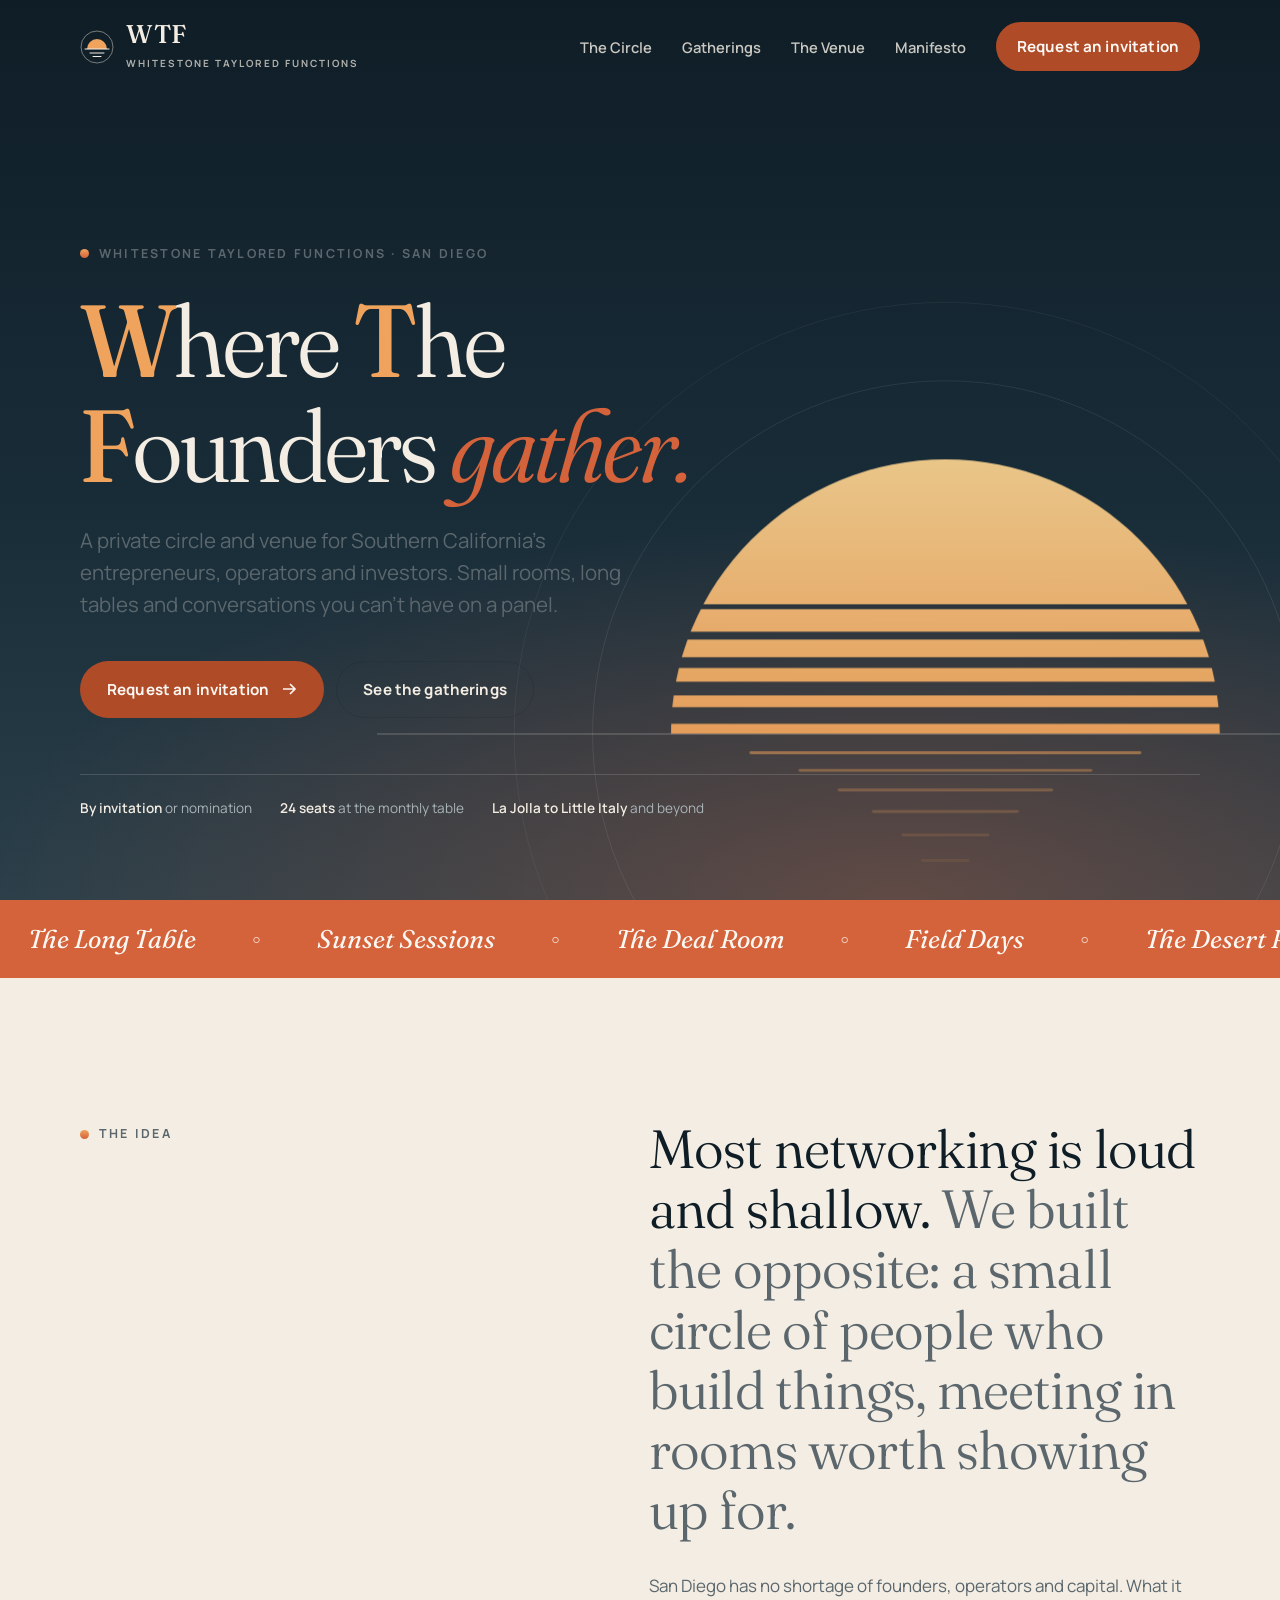
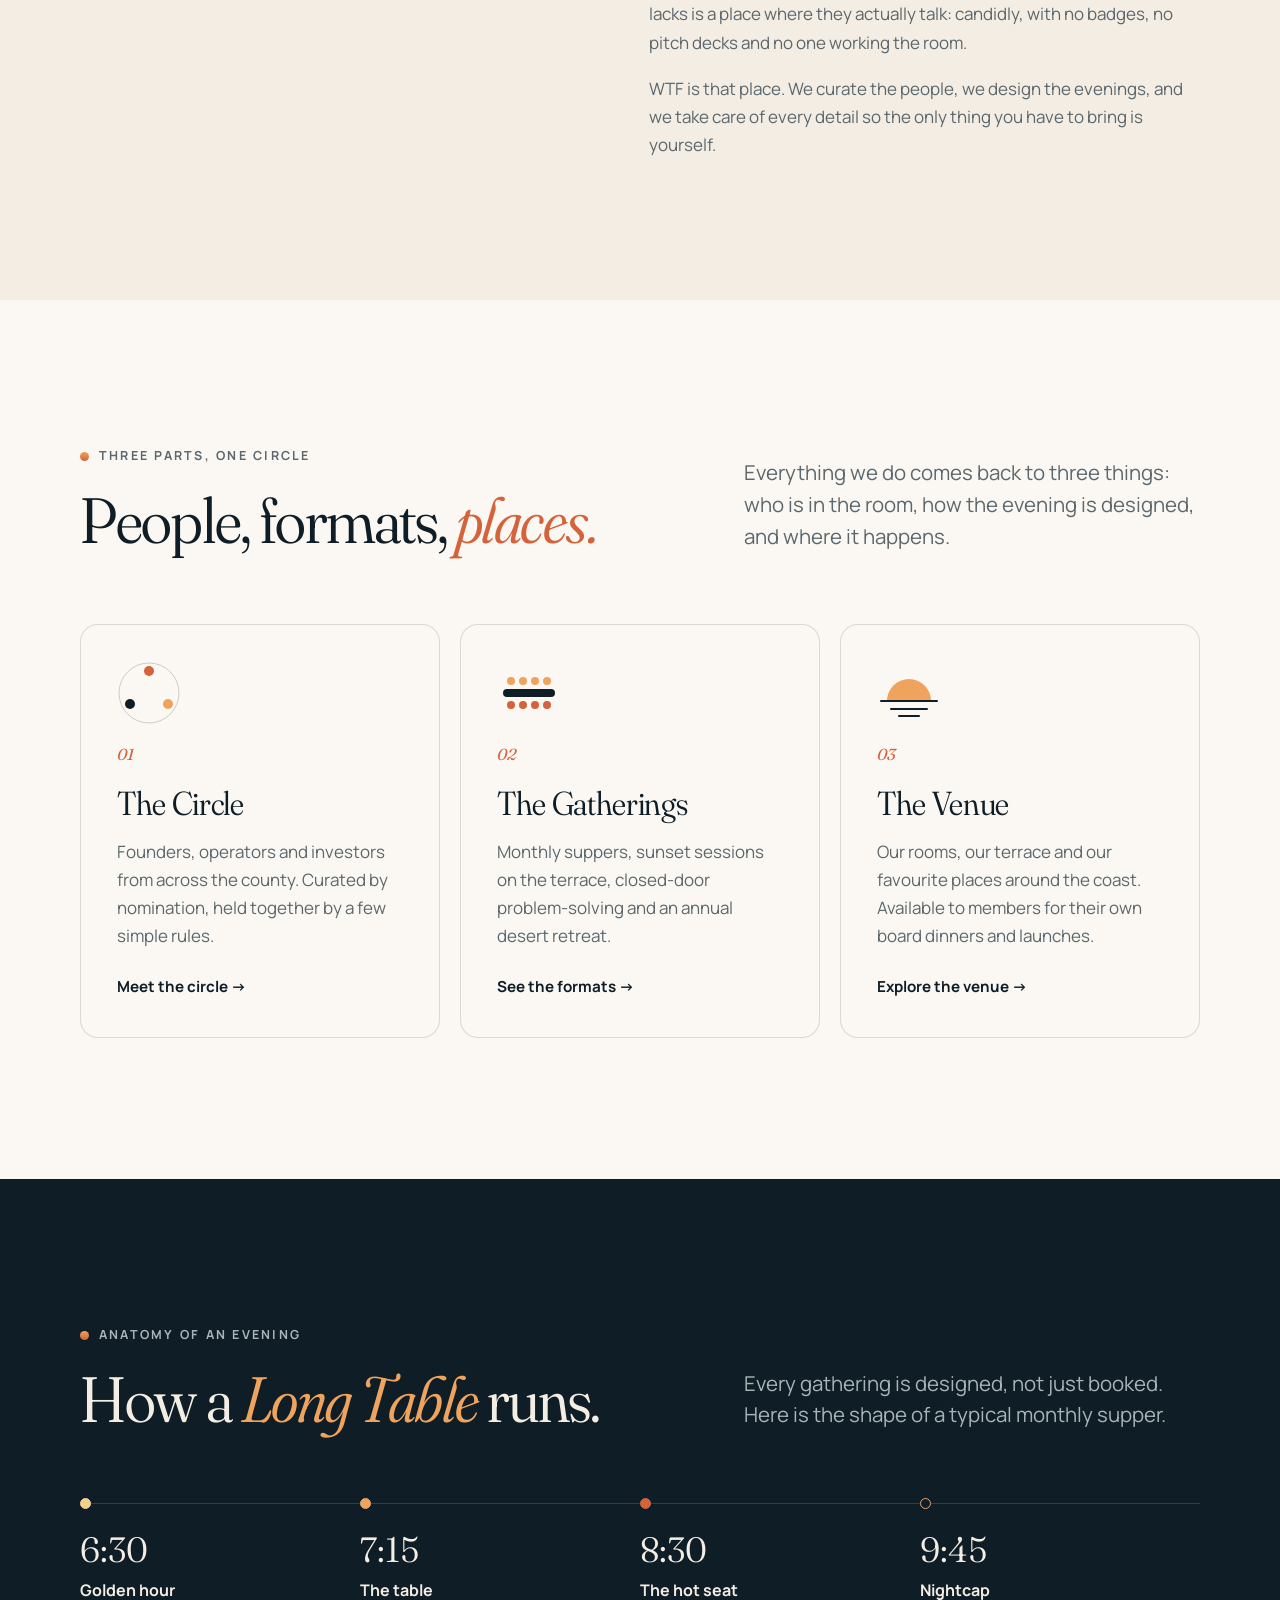
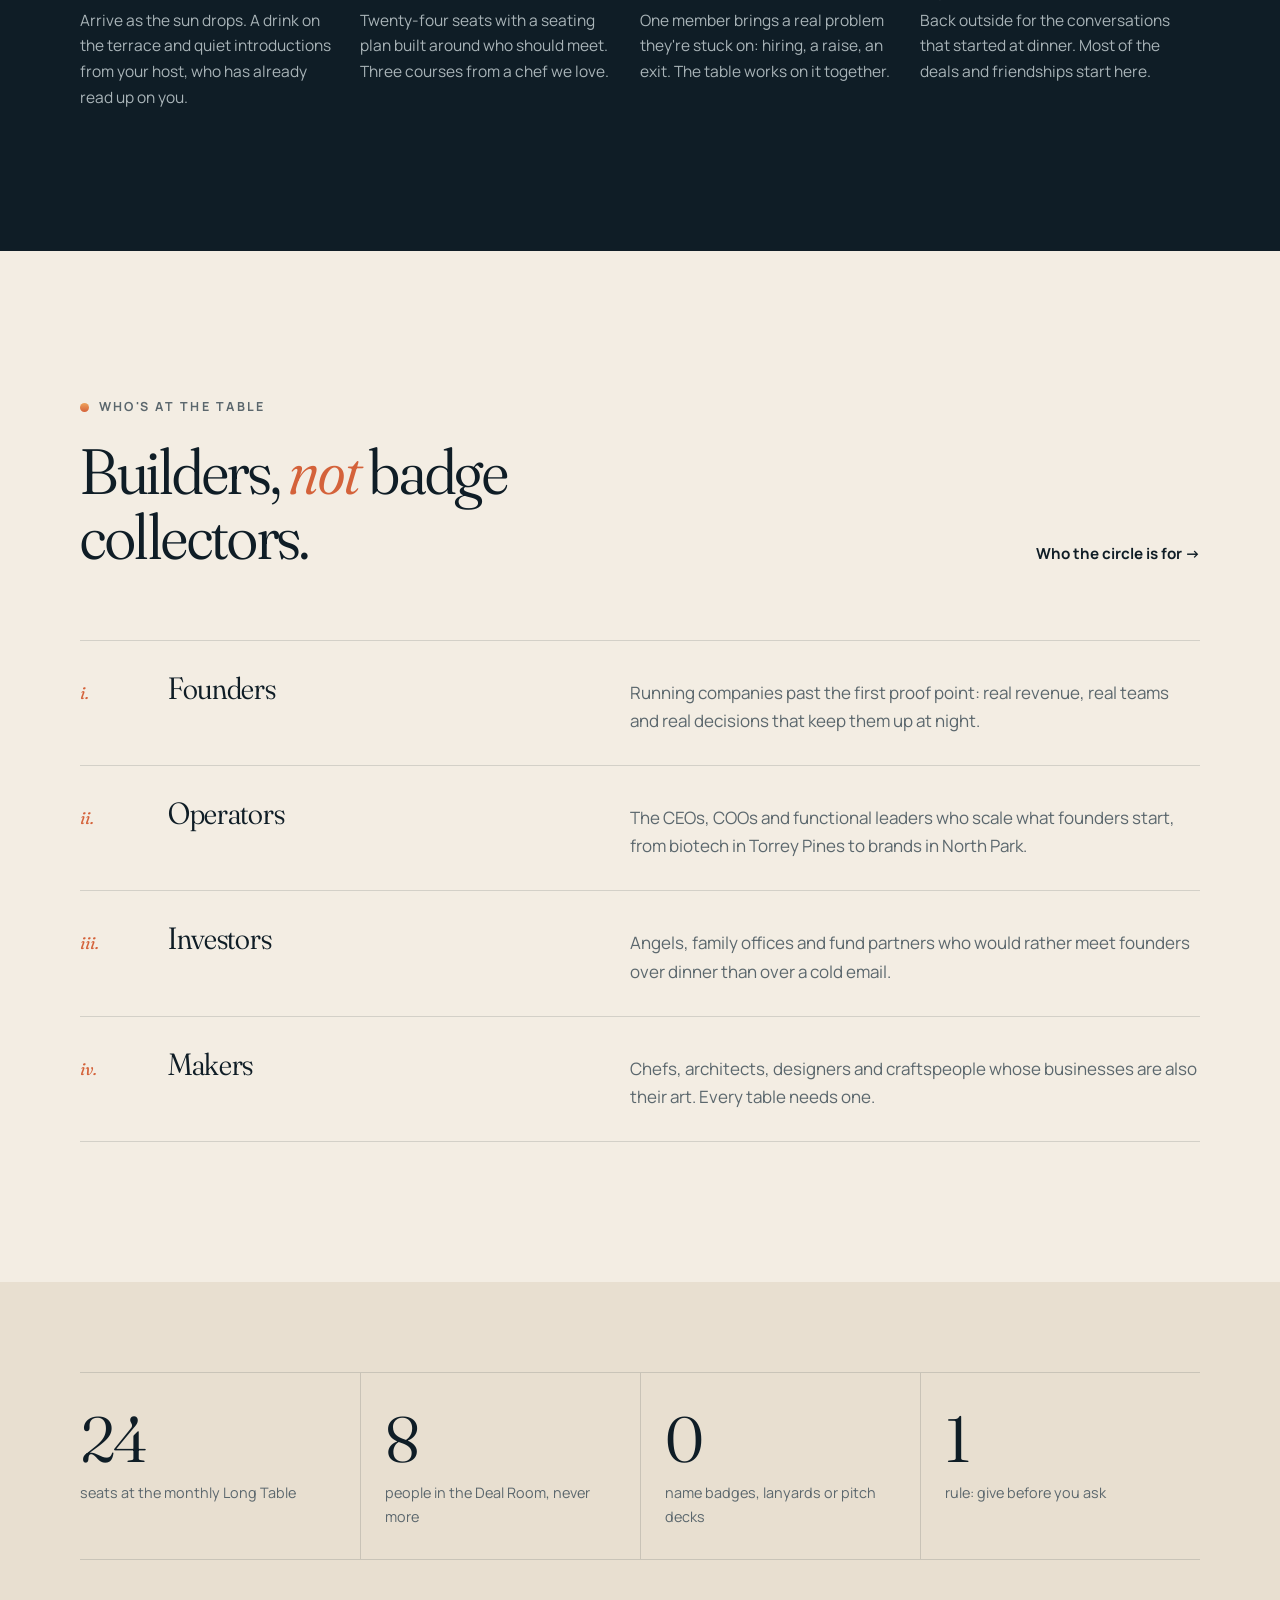
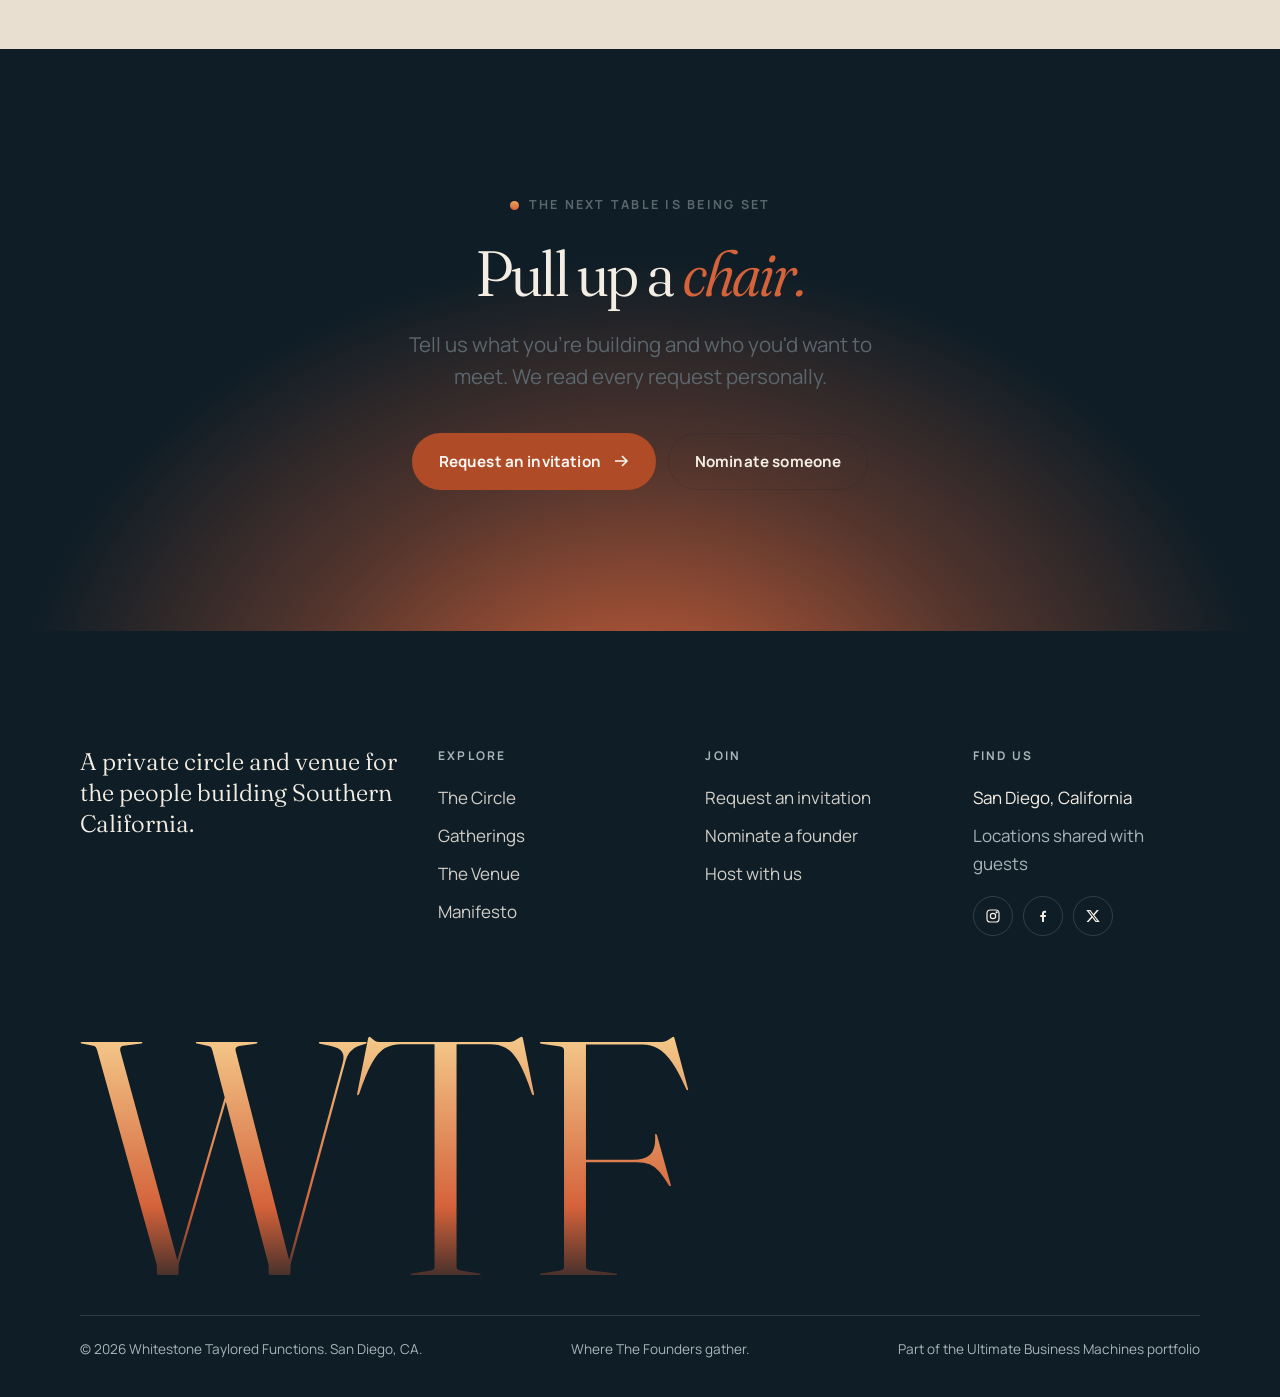
==== commit cdd429a6: "Link to the Ultimate Business Machines portfolio from the footer Every page's footer now says it is " ====
--- a/index.html
+++ b/index.html
@@ -253,6 +253,7 @@
       <div class="footer-bottom">
         <span>&copy; <span data-year>2026</span> Whitestone Taylored Functions. San Diego, CA.</span>
         <span>Where The Founders gather.</span>
+        <span><a href="https://demo.ultimatebusinessmachines.com/portfolio">Part of the Ultimate Business Machines portfolio</a></span>
       </div>
     </div>
   </footer>
--- a/css/styles.css
+++ b/css/styles.css
@@ -51,7 +51,7 @@
 
 .skip {
   position: absolute; left: 16px; top: -60px; z-index: 100;
-  background: var(--sun); color: var(--paper); padding: 10px 16px; border-radius: 8px;
+  background: #B04B28; color: var(--paper); padding: 10px 16px; border-radius: 8px;
 }
 .skip:focus { top: 16px; }
 
@@ -107,8 +107,8 @@
 }
 .btn svg { width: 16px; height: 16px; transition: transform .3s var(--ease); }
 .btn:hover svg { transform: translateX(4px); }
-.btn--sun { background: var(--sun); color: var(--paper); }
-.btn--sun:hover { background: #C0532D; }
+.btn--sun { background: #B04B28; color: var(--paper); }
+.btn--sun:hover { background: #973F21; }
 .btn--ghost { border-color: var(--line); }
 .btn--ghost:hover { border-color: var(--ink); }
 .dark .btn--ghost { border-color: var(--line-inv); color: var(--sand); }
@@ -505,6 +505,7 @@
 .footer-top h4 { font-size: .75rem; letter-spacing: .18em; text-transform: uppercase; color: var(--muted-inv); margin-bottom: 18px; font-weight: 700; }
 .footer-top ul { padding: 0; }
 .footer-top li { list-style: none; margin-bottom: 10px; }
+.site-footer .muted { color: var(--muted-inv); }
 .footer-top a { opacity: .85; transition: opacity .2s, color .2s; }
 .footer-top a:hover { opacity: 1; color: var(--sun-2); }
 .footer-tag { font-family: var(--serif); font-size: 1.5rem; line-height: 1.3; max-width: 22ch; font-weight: 330; }
